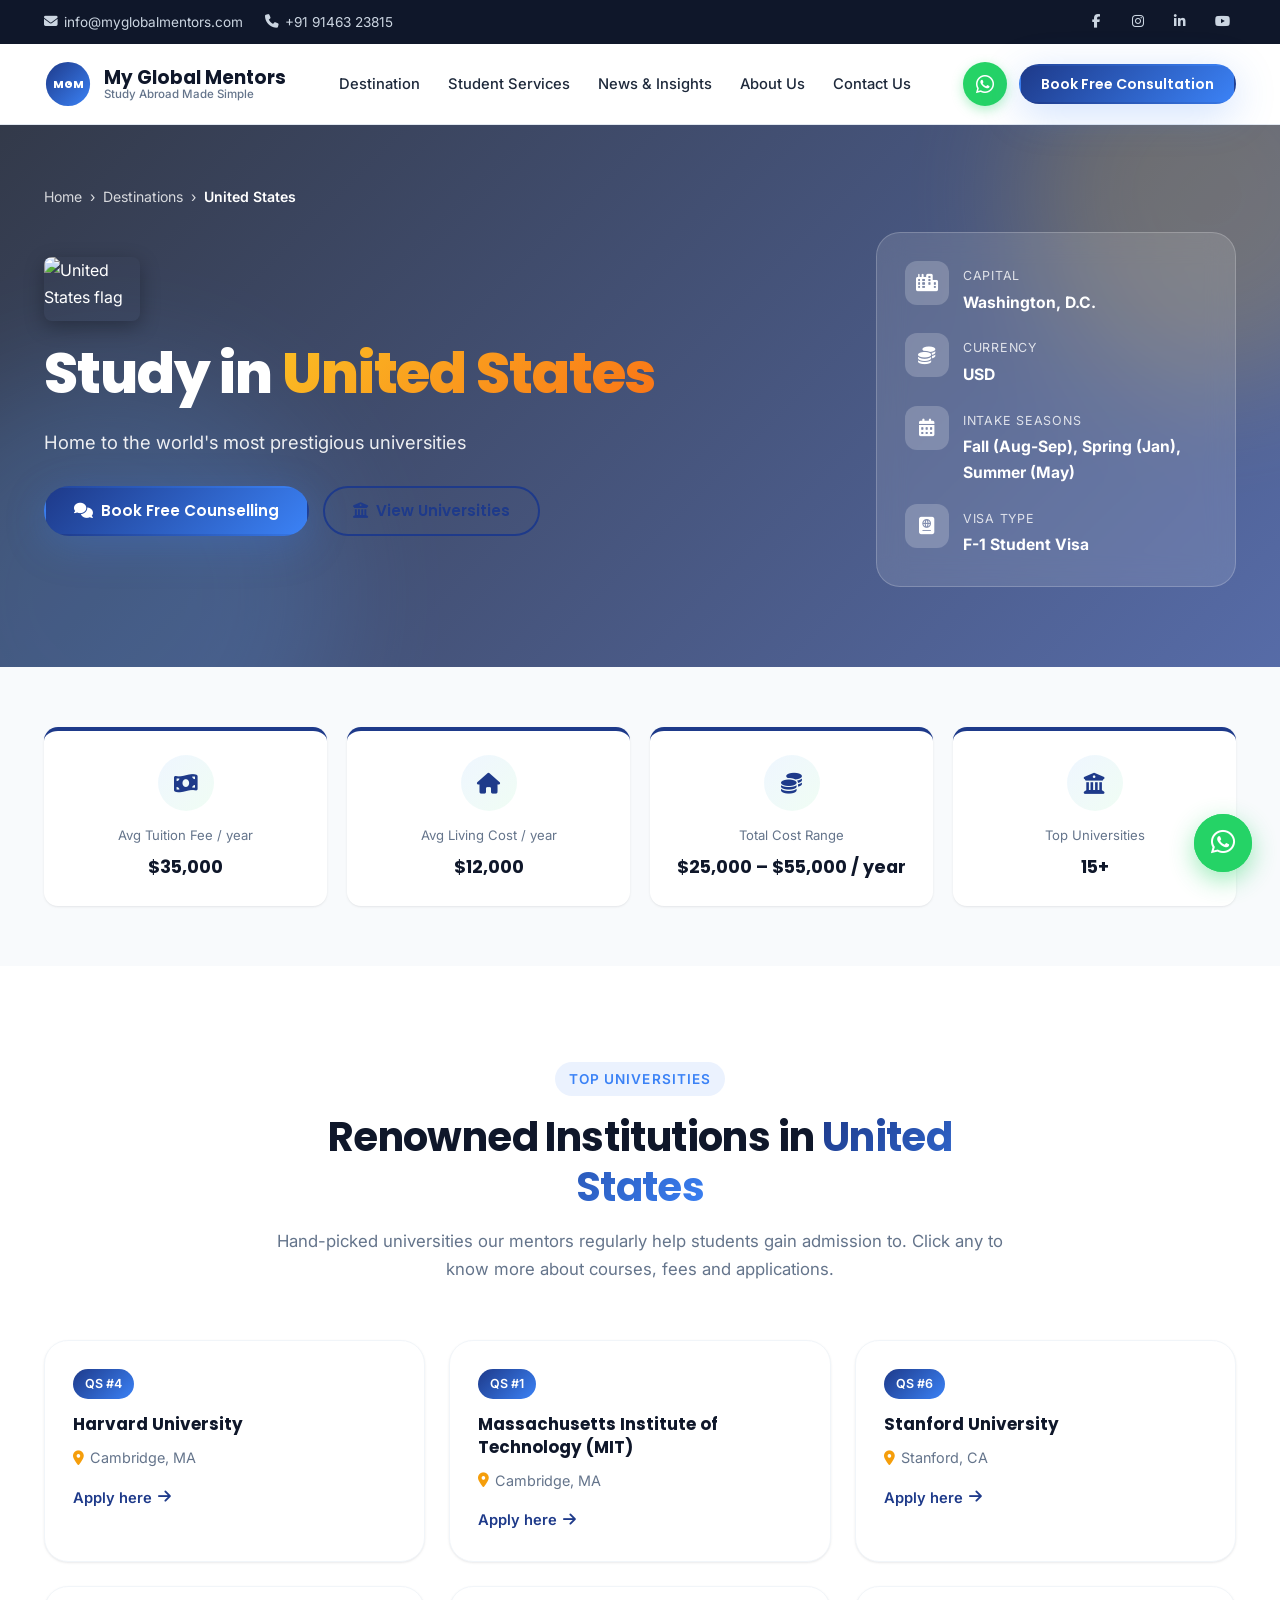
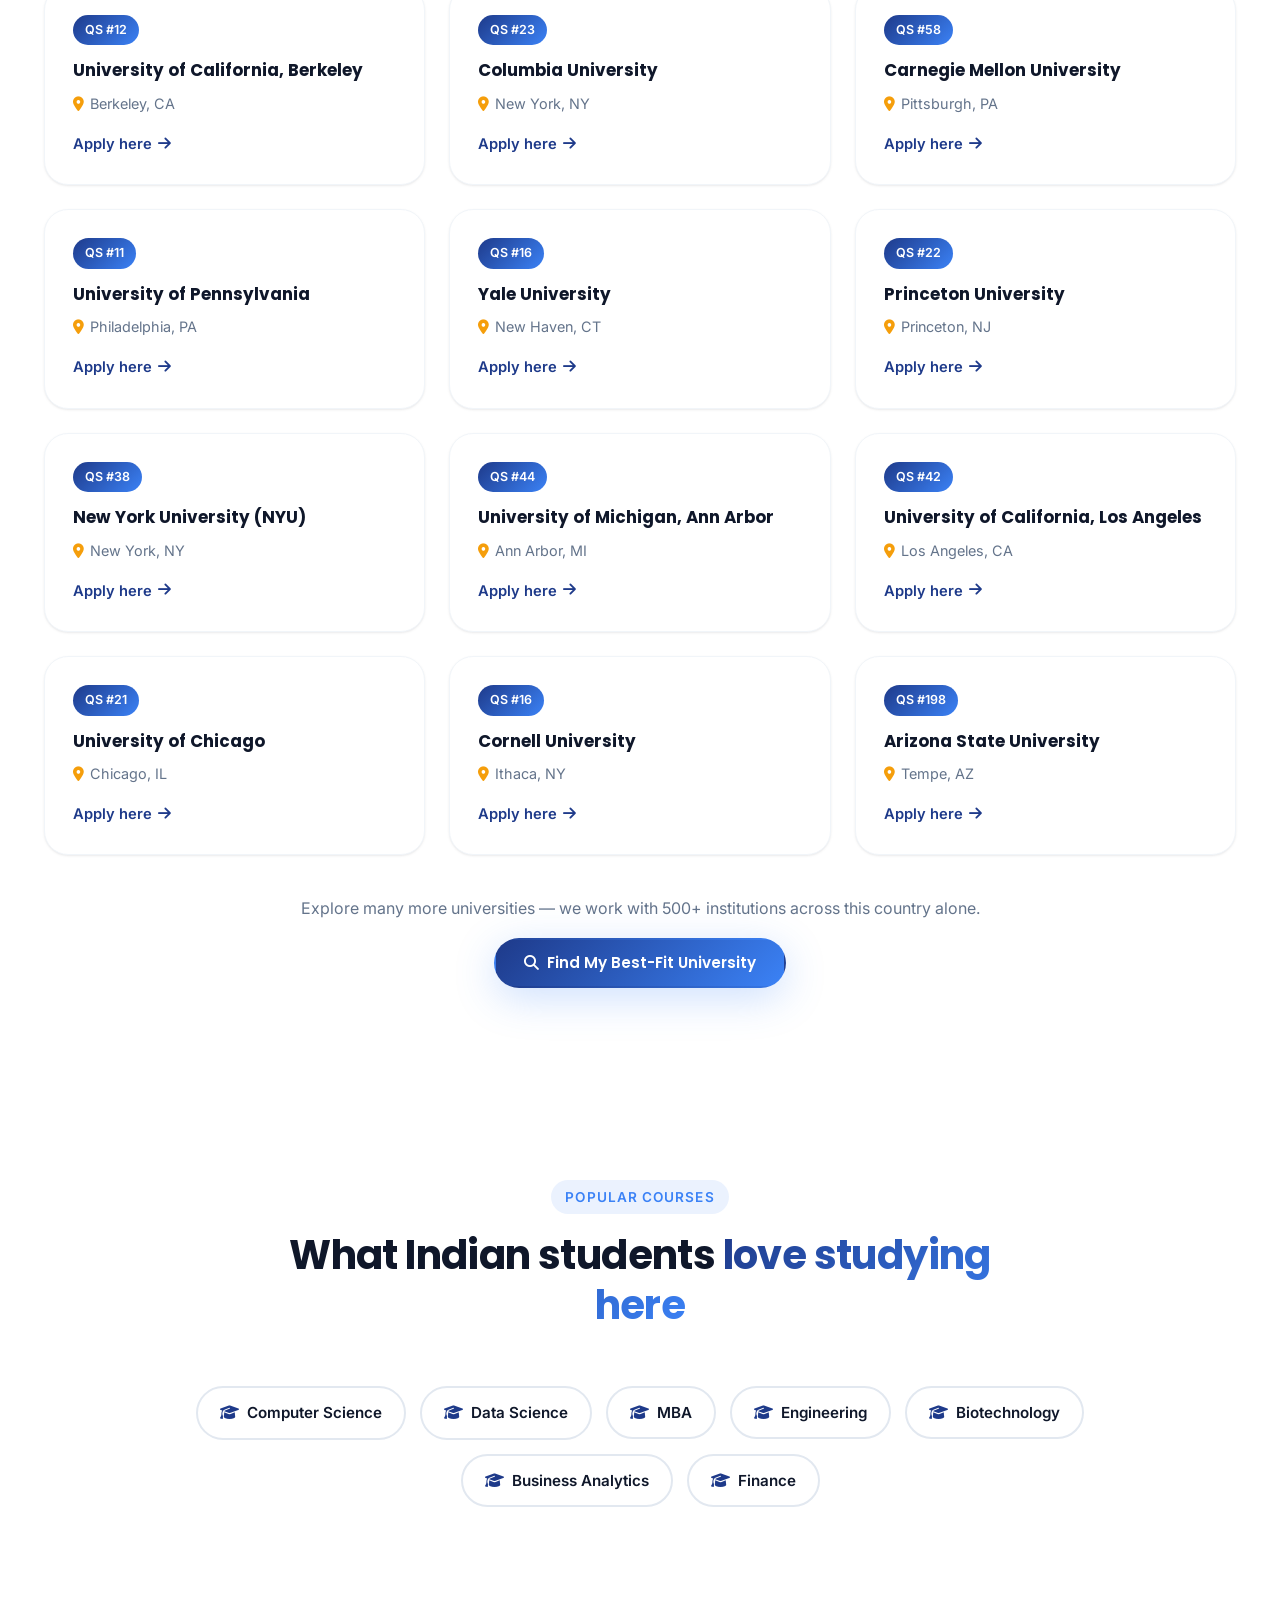
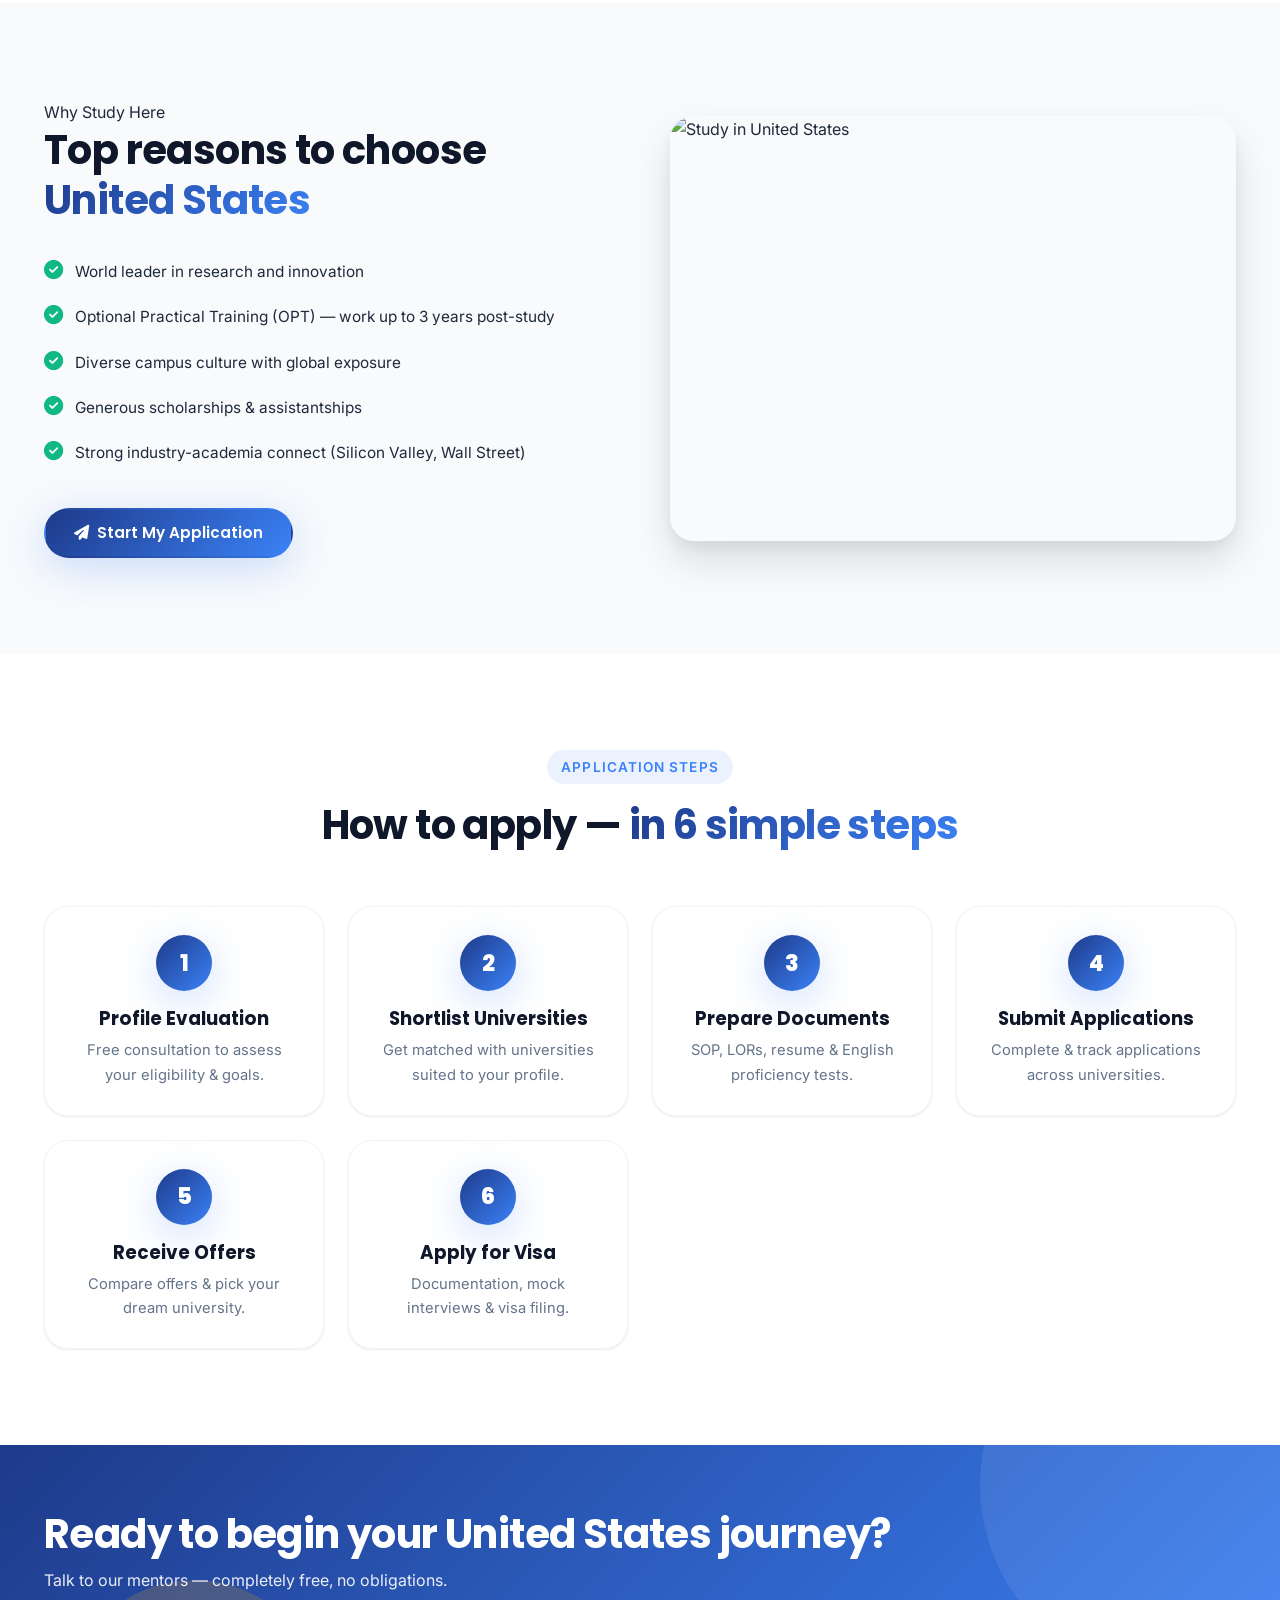
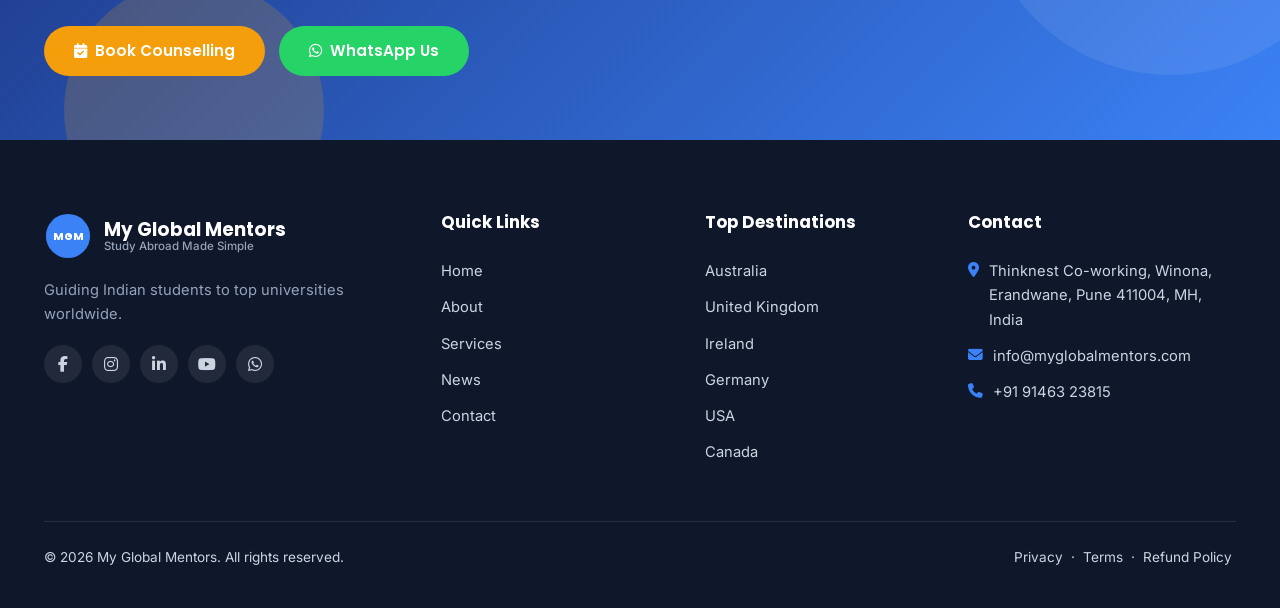
==== countries/country.html @ 0f8ccb0c "Round 2 client review: remove hero popups, single-line nav, reorder destinations - Remove 3 hero flo" ====
﻿<!DOCTYPE html>
<html lang="en">
<head>
  <meta charset="UTF-8" />
  <meta name="viewport" content="width=device-width, initial-scale=1.0" />
  <title id="pageTitle">Study Abroad | My Global Mentors</title>
  <meta name="description" id="pageDesc" content="Explore top universities, courses and visa info for studying abroad." />

  <link rel="preconnect" href="https://fonts.googleapis.com">
  <link rel="preconnect" href="https://fonts.gstatic.com" crossorigin>
  <link href="https://fonts.googleapis.com/css2?family=Poppins:wght@400;500;600;700;800&family=Inter:wght@400;500;600&display=swap" rel="stylesheet">
  <link rel="stylesheet" href="https://cdnjs.cloudflare.com/ajax/libs/font-awesome/6.5.1/css/all.min.css" />
  <link href="https://unpkg.com/aos@2.3.4/dist/aos.css" rel="stylesheet">
  <link rel="stylesheet" href="../css/style.css" />
  <link rel="stylesheet" href="../css/country.css" />
  <link rel="icon" type="image/svg+xml" href="data:image/svg+xml,%3Csvg xmlns='http://www.w3.org/2000/svg' viewBox='0 0 100 100'%3E%3Ccircle cx='50' cy='50' r='45' fill='%231e3a8a'/%3E%3Ctext x='50' y='65' text-anchor='middle' font-size='40' font-weight='bold' fill='white' font-family='Arial'%3EM%3C/text%3E%3C/svg%3E" />
</head>
<body>

  <!-- TOP BAR -->
  <div class="topbar">
    <div class="container topbar-inner">
      <div class="topbar-left">
        <a href="mailto:info@myglobalmentors.com"><i class="fas fa-envelope"></i> info@myglobalmentors.com</a>
        <a href="tel:+919146323815"><i class="fas fa-phone"></i> +91 91463 23815</a>
      </div>
      <div class="topbar-right">
        <a href="#" aria-label="Facebook"><i class="fab fa-facebook-f"></i></a>
        <a href="#" aria-label="Instagram"><i class="fab fa-instagram"></i></a>
        <a href="#" aria-label="LinkedIn"><i class="fab fa-linkedin-in"></i></a>
        <a href="#" aria-label="YouTube"><i class="fab fa-youtube"></i></a>
      </div>
    </div>
  </div>

  <!-- HEADER -->
  <header class="header" id="siteHeader">
    <div class="container header-inner">
      <a href="../index.html" class="brand">
        <span class="brand-mark">
          <svg viewBox="0 0 100 100" xmlns="http://www.w3.org/2000/svg" aria-hidden="true">
            <circle cx="50" cy="50" r="46" fill="url(#grad2)"/>
            <defs><linearGradient id="grad2" x1="0%" y1="0%" x2="100%" y2="100%"><stop offset="0%" stop-color="#1e3a8a"/><stop offset="100%" stop-color="#3b82f6"/></linearGradient></defs>
            <text x="50" y="58" text-anchor="middle" font-family="Poppins, Arial" font-size="22" font-weight="800" fill="#fff">MGM</text>
          </svg>
        </span>
        <span class="brand-text">
          <strong>My Global Mentors</strong>
          <small>Study Abroad Made Simple</small>
        </span>
      </a>

      <nav class="nav" id="mainNav">
        <ul>
          <li><a href="../index.html#destinations">Destination</a></li>
          <li><a href="../pages/services.html">Student Services</a></li>
          <li><a href="../pages/news.html">News &amp; Insights</a></li>
          <li><a href="../pages/about.html">About Us</a></li>
          <li><a href="../pages/contact.html">Contact Us</a></li>
        </ul>
      </nav>

      <div class="header-actions">
        <a href="https://wa.me/919146323815" target="_blank" class="whatsapp-icon" aria-label="WhatsApp"><i class="fab fa-whatsapp"></i></a>
        <a href="../pages/contact.html" class="btn btn-primary btn-sm hide-on-mobile">Book Free Consultation</a>
        <button class="menu-toggle" id="menuToggle" aria-label="Open menu">
          <span></span><span></span><span></span>
        </button>
      </div>
    </div>
  </header>

  <!-- COUNTRY BANNER -->
  <section class="country-hero" id="countryHero">
    <div class="hero-shapes" aria-hidden="true">
      <div class="shape shape-1"></div>
      <div class="shape shape-2"></div>
    </div>
    <div class="container country-hero-inner">
      <nav class="breadcrumb" aria-label="Breadcrumb">
        <a href="../index.html">Home</a>
        <span>›</span>
        <a href="../index.html#destinations">Destinations</a>
        <span>›</span>
        <span id="bcCountry">…</span>
      </nav>
      <div class="country-hero-content">
        <div class="country-hero-text">
          <div class="country-flag-big">
            <img id="bigFlag" src="" alt="" />
          </div>
          <h1>Study in <span id="cName" class="text-gradient">…</span></h1>
          <p class="tagline" id="cTagline">…</p>
          <div class="hero-cta">
            <a href="../pages/contact.html" class="btn btn-primary"><i class="fas fa-comments"></i> Book Free Counselling</a>
            <a href="#universities" class="btn btn-outline"><i class="fas fa-university"></i> View Universities</a>
          </div>
        </div>
        <div class="country-hero-meta">
          <div class="meta-card">
            <div class="meta-row"><i class="fas fa-city"></i><div><small>Capital</small><strong id="cCapital">—</strong></div></div>
            <div class="meta-row"><i class="fas fa-coins"></i><div><small>Currency</small><strong id="cCurrency">—</strong></div></div>
            <div class="meta-row"><i class="fas fa-calendar-alt"></i><div><small>Intake Seasons</small><strong id="cIntake">—</strong></div></div>
            <div class="meta-row"><i class="fas fa-passport"></i><div><small>Visa Type</small><strong id="cVisa">—</strong></div></div>
          </div>
        </div>
      </div>
    </div>
  </section>

  <!-- KEY FACTS / COSTS -->
  <section class="section facts">
    <div class="container">
      <div class="facts-grid">
        <div class="fact-card" data-aos="fade-up">
          <div class="fact-icon"><i class="fas fa-money-bill-wave"></i></div>
          <small>Avg Tuition Fee / year</small>
          <strong id="fFee">—</strong>
        </div>
        <div class="fact-card" data-aos="fade-up" data-aos-delay="80">
          <div class="fact-icon"><i class="fas fa-home"></i></div>
          <small>Avg Living Cost / year</small>
          <strong id="fLiving">—</strong>
        </div>
        <div class="fact-card" data-aos="fade-up" data-aos-delay="160">
          <div class="fact-icon"><i class="fas fa-coins"></i></div>
          <small>Total Cost Range</small>
          <strong id="fCost">—</strong>
        </div>
        <div class="fact-card" data-aos="fade-up" data-aos-delay="240">
          <div class="fact-icon"><i class="fas fa-university"></i></div>
          <small>Top Universities</small>
          <strong id="fUniCount">—</strong>
        </div>
      </div>
    </div>
  </section>

  <!-- UNIVERSITIES -->
  <section class="section universities" id="universities">
    <div class="container">
      <div class="section-head" data-aos="fade-up">
        <span class="eyebrow">Top Universities</span>
        <h2>Renowned Institutions in <span class="text-gradient" id="uniHeadCountry">…</span></h2>
        <p>Hand-picked universities our mentors regularly help students gain admission to. Click any to know more about courses, fees and applications.</p>
      </div>
      <div class="uni-grid" id="uniGrid">
        <!-- Populated by JS -->
      </div>
      <div class="section-foot" data-aos="fade-up">
        <p>Explore many more universities — we work with 500+ institutions across this country alone.</p>
        <a href="../pages/contact.html" class="btn btn-primary"><i class="fas fa-search"></i> Find My Best-Fit University</a>
      </div>
    </div>
  </section>

  <!-- POPULAR COURSES -->
  <section class="section courses">
    <div class="container">
      <div class="section-head" data-aos="fade-up">
        <span class="eyebrow">Popular Courses</span>
        <h2>What Indian students <span class="text-gradient">love studying here</span></h2>
      </div>
      <div class="course-cloud" id="courseCloud"></div>
    </div>
  </section>

  <!-- WHY STUDY -->
  <section class="section why-country">
    <div class="container">
      <div class="why-country-grid">
        <div data-aos="fade-right">
          <span class="eyebrow">Why Study Here</span>
          <h2>Top reasons to choose <span class="text-gradient" id="whyCountry">…</span></h2>
          <ul class="why-list" id="whyList"></ul>
          <a href="../pages/contact.html" class="btn btn-primary"><i class="fas fa-paper-plane"></i> Start My Application</a>
        </div>
        <div class="why-country-image" data-aos="fade-left">
          <img id="whyImg" src="" alt="Study destination" />
        </div>
      </div>
    </div>
  </section>

  <!-- APPLICATION STEPS -->
  <section class="section app-steps">
    <div class="container">
      <div class="section-head" data-aos="fade-up">
        <span class="eyebrow">Application Steps</span>
        <h2>How to apply — <span class="text-gradient">in 6 simple steps</span></h2>
      </div>
      <div class="app-steps-grid">
        <div class="app-step" data-aos="fade-up"><div class="as-num">1</div><h4>Profile Evaluation</h4><p>Free consultation to assess your eligibility &amp; goals.</p></div>
        <div class="app-step" data-aos="fade-up" data-aos-delay="80"><div class="as-num">2</div><h4>Shortlist Universities</h4><p>Get matched with universities suited to your profile.</p></div>
        <div class="app-step" data-aos="fade-up" data-aos-delay="160"><div class="as-num">3</div><h4>Prepare Documents</h4><p>SOP, LORs, resume &amp; English proficiency tests.</p></div>
        <div class="app-step" data-aos="fade-up" data-aos-delay="240"><div class="as-num">4</div><h4>Submit Applications</h4><p>Complete &amp; track applications across universities.</p></div>
        <div class="app-step" data-aos="fade-up" data-aos-delay="320"><div class="as-num">5</div><h4>Receive Offers</h4><p>Compare offers &amp; pick your dream university.</p></div>
        <div class="app-step" data-aos="fade-up" data-aos-delay="400"><div class="as-num">6</div><h4>Apply for Visa</h4><p>Documentation, mock interviews &amp; visa filing.</p></div>
      </div>
    </div>
  </section>

  <!-- CTA -->
  <section class="cta-banner">
    <div class="container cta-inner" data-aos="zoom-in">
      <div>
        <h2 id="ctaTitle">Ready to begin your journey?</h2>
        <p>Talk to our mentors — completely free, no obligations.</p>
      </div>
      <div class="cta-actions">
        <a href="../pages/contact.html" class="btn btn-secondary"><i class="fas fa-calendar-check"></i> Book Counselling</a>
        <a href="https://wa.me/919146323815" target="_blank" class="btn btn-whatsapp"><i class="fab fa-whatsapp"></i> WhatsApp Us</a>
      </div>
    </div>
  </section>

  <!-- FOOTER -->
  <footer class="footer">
    <div class="container">
      <div class="footer-grid">
        <div class="footer-brand">
          <div class="brand">
            <span class="brand-mark"><svg viewBox="0 0 100 100" xmlns="http://www.w3.org/2000/svg"><circle cx="50" cy="50" r="46" fill="#3b82f6"/><text x="50" y="58" text-anchor="middle" font-family="Poppins, Arial" font-size="22" font-weight="800" fill="#fff">MGM</text></svg></span>
            <span class="brand-text"><strong>My Global Mentors</strong><small>Study Abroad Made Simple</small></span>
          </div>
          <p>Guiding Indian students to top universities worldwide.</p>
          <div class="footer-social">
            <a href="#"><i class="fab fa-facebook-f"></i></a>
            <a href="#"><i class="fab fa-instagram"></i></a>
            <a href="#"><i class="fab fa-linkedin-in"></i></a>
            <a href="#"><i class="fab fa-youtube"></i></a>
            <a href="https://wa.me/919146323815"><i class="fab fa-whatsapp"></i></a>
          </div>
        </div>
        <div>
          <h5>Quick Links</h5>
          <ul class="footer-links">
            <li><a href="../index.html">Home</a></li>
            <li><a href="../pages/about.html">About</a></li>
            <li><a href="../pages/services.html">Services</a></li>
            <li><a href="../pages/news.html">News</a></li>
            <li><a href="../pages/contact.html">Contact</a></li>
          </ul>
        </div>
        <div>
          <h5>Top Destinations</h5>
          <ul class="footer-links">
            <li><a href="country.html?id=au">Australia</a></li>
            <li><a href="country.html?id=gb">United Kingdom</a></li>
            <li><a href="country.html?id=ie">Ireland</a></li>
            <li><a href="country.html?id=de">Germany</a></li>
            <li><a href="country.html?id=us">USA</a></li>
            <li><a href="country.html?id=ca">Canada</a></li>
          </ul>
        </div>
        <div>
          <h5>Contact</h5>
          <ul class="footer-contact">
            <li><i class="fas fa-map-marker-alt"></i> Thinknest Co-working, Winona, Erandwane, Pune 411004, MH, India</li>
            <li><i class="fas fa-envelope"></i> info@myglobalmentors.com</li>
            <li><i class="fas fa-phone"></i> +91 91463 23815</li>
          </ul>
        </div>
      </div>
      <div class="footer-bottom">
        <p>© <span id="year"></span> My Global Mentors. All rights reserved.</p>
        <p><a href="#">Privacy</a> · <a href="#">Terms</a> · <a href="#">Refund Policy</a></p>
      </div>
    </div>
  </footer>

  <a href="https://wa.me/919146323815" target="_blank" class="float-whatsapp" aria-label="WhatsApp"><i class="fab fa-whatsapp"></i><span class="fw-pulse"></span></a>
  <button class="back-to-top" id="backToTop"><i class="fas fa-arrow-up"></i></button>

  <script src="https://unpkg.com/aos@2.3.4/dist/aos.js"></script>
  <script src="../js/countries-data.js"></script>
  <script src="../js/script.js"></script>
  <script>
    (function () {
      const params = new URLSearchParams(window.location.search);
      let id = params.get('id') || 'us';
      let country = COUNTRIES.find(c => c.id === id);
      if (!country) country = COUNTRIES[0];

      const flagHi = `https://flagcdn.com/w640/${country.code}.png`;
      const flagThumb = `https://flagcdn.com/w320/${country.code}.png`;

      document.getElementById('pageTitle').textContent = `Study in ${country.name} | My Global Mentors`;
      document.getElementById('pageDesc').setAttribute('content', `Study in ${country.name} — top universities, courses, fees, visa info and step-by-step guidance for Indian students.`);
      document.getElementById('bcCountry').textContent = country.name;
      document.getElementById('cName').textContent = country.name;
      document.getElementById('cTagline').textContent = country.tagline || '';
      document.getElementById('cCapital').textContent = country.capital || '—';
      document.getElementById('cCurrency').textContent = country.currency || '—';
      document.getElementById('cIntake').textContent = country.intake || '—';
      document.getElementById('cVisa').textContent = country.visaType || '—';
      document.getElementById('fFee').textContent = country.avgFee || '—';
      document.getElementById('fLiving').textContent = country.avgLiving || '—';
      document.getElementById('fCost').textContent = country.cost || '—';
      document.getElementById('fUniCount').textContent = (country.universities ? country.universities.length : 0) + '+';
      document.getElementById('uniHeadCountry').textContent = country.name;
      document.getElementById('whyCountry').textContent = country.name;
      document.getElementById('ctaTitle').textContent = `Ready to begin your ${country.name} journey?`;
      document.getElementById('bigFlag').src = flagThumb;
      document.getElementById('bigFlag').alt = country.name + ' flag';

      // Hero background image per country (Unsplash placeholder by country name search)
      const heroBgMap = {
        us: 'https://images.unsplash.com/photo-1485738422979-f5c462d49f74?auto=format&fit=crop&w=1600&q=70',
        ca: 'https://images.unsplash.com/photo-1503614472-8c93d56e92ce?auto=format&fit=crop&w=1600&q=70',
        gb: 'https://images.unsplash.com/photo-1513635269975-59663e0ac1ad?auto=format&fit=crop&w=1600&q=70',
        au: 'https://images.unsplash.com/photo-1506973035872-a4ec16b8e8d9?auto=format&fit=crop&w=1600&q=70',
        de: 'https://images.unsplash.com/photo-1467269204594-9661b134dd2b?auto=format&fit=crop&w=1600&q=70',
        nz: 'https://images.unsplash.com/photo-1469521669194-babb45599def?auto=format&fit=crop&w=1600&q=70',
        ie: 'https://images.unsplash.com/photo-1590089415225-401ed6f9db8e?auto=format&fit=crop&w=1600&q=70',
        fr: 'https://images.unsplash.com/photo-1502602898657-3e91760cbb34?auto=format&fit=crop&w=1600&q=70',
        nl: 'https://images.unsplash.com/photo-1534351590666-13e3e96c5017?auto=format&fit=crop&w=1600&q=70',
        sg: 'https://images.unsplash.com/photo-1565967511849-76a60a516170?auto=format&fit=crop&w=1600&q=70',
        ae: 'https://images.unsplash.com/photo-1512453979798-5ea266f8880c?auto=format&fit=crop&w=1600&q=70',
        'ae-dubai': 'https://images.unsplash.com/photo-1512453979798-5ea266f8880c?auto=format&fit=crop&w=1600&q=70',
        se: 'https://images.unsplash.com/photo-1509356843151-3e7d96241e11?auto=format&fit=crop&w=1600&q=70',
        ch: 'https://images.unsplash.com/photo-1530122037265-a5f1f91d3b99?auto=format&fit=crop&w=1600&q=70',
        it: 'https://images.unsplash.com/photo-1525874684015-58379d421a52?auto=format&fit=crop&w=1600&q=70',
        es: 'https://images.unsplash.com/photo-1543783207-ec64e4d95325?auto=format&fit=crop&w=1600&q=70',
        pl: 'https://images.unsplash.com/photo-1519197924294-4ba991a11128?auto=format&fit=crop&w=1600&q=70',
        mt: 'https://images.unsplash.com/photo-1602941795178-69d8c4cf6f9d?auto=format&fit=crop&w=1600&q=70',
        cy: 'https://images.unsplash.com/photo-1589476993333-f55b84301219?auto=format&fit=crop&w=1600&q=70',
        lt: 'https://images.unsplash.com/photo-1567604130959-7ea7ab2a7e22?auto=format&fit=crop&w=1600&q=70',
        lv: 'https://images.unsplash.com/photo-1567604130959-7ea7ab2a7e22?auto=format&fit=crop&w=1600&q=70',
        fi: 'https://images.unsplash.com/photo-1502228213426-9d09dbb29eb3?auto=format&fit=crop&w=1600&q=70',
        dk: 'https://images.unsplash.com/photo-1513622470522-26c3c8a854bc?auto=format&fit=crop&w=1600&q=70',
        no: 'https://images.unsplash.com/photo-1513519245088-0e12902e5a38?auto=format&fit=crop&w=1600&q=70',
        at: 'https://images.unsplash.com/photo-1516550893923-42d28e5677af?auto=format&fit=crop&w=1600&q=70',
        hu: 'https://images.unsplash.com/photo-1541880467-fefa30b6b0bf?auto=format&fit=crop&w=1600&q=70',
        cz: 'https://images.unsplash.com/photo-1519677100203-a0e668c92439?auto=format&fit=crop&w=1600&q=70',
        ru: 'https://images.unsplash.com/photo-1547448415-e9f5b28e570d?auto=format&fit=crop&w=1600&q=70',
        cn: 'https://images.unsplash.com/photo-1508804185872-d7badad00f7d?auto=format&fit=crop&w=1600&q=70',
        jp: 'https://images.unsplash.com/photo-1545569341-9eb8b30979d9?auto=format&fit=crop&w=1600&q=70',
        kr: 'https://images.unsplash.com/photo-1538485399081-7c8978aa1c98?auto=format&fit=crop&w=1600&q=70'
      };
      const heroBg = heroBgMap[country.id] || heroBgMap.us;
      document.getElementById('countryHero').style.setProperty('--countryBg', `url('${heroBg}')`);
      document.getElementById('whyImg').src = heroBg;
      document.getElementById('whyImg').alt = `Study in ${country.name}`;

      // Universities
      const uniGrid = document.getElementById('uniGrid');
      if (country.universities && country.universities.length) {
        uniGrid.innerHTML = country.universities.map((u, i) => `
          <div class="uni-card" data-aos="fade-up" data-aos-delay="${(i % 4) * 80}">
            <div class="uni-rank">${u.rank || '—'}</div>
            <h4>${u.name}</h4>
            <p><i class="fas fa-map-marker-alt"></i> ${u.city}</p>
            <a href="../pages/contact.html" class="link-arrow">Apply here <i class="fas fa-arrow-right"></i></a>
          </div>
        `).join('');
      }

      // Courses
      const courseCloud = document.getElementById('courseCloud');
      if (country.courses && country.courses.length) {
        courseCloud.innerHTML = country.courses.map((c, i) => `
          <span class="course-pill" style="animation-delay:${i * 60}ms">
            <i class="fas fa-graduation-cap"></i> ${c}
          </span>
        `).join('');
      }

      // Why list
      const whyList = document.getElementById('whyList');
      if (country.why && country.why.length) {
        whyList.innerHTML = country.why.map(r => `
          <li><i class="fas fa-check-circle"></i> ${r}</li>
        `).join('');
      }
    })();
  </script>
</body>
</html>
---- css/style.css ----
/* =====================================================
   MY GLOBAL MENTORS — Stylesheet
   Modern, fully responsive design for study-abroad site
   ===================================================== */

/* ---------- CSS Variables ---------- */
:root {
  --primary: #1e3a8a;
  --primary-light: #3b82f6;
  --primary-dark: #0f172a;
  --secondary: #f59e0b;
  --secondary-dark: #d97706;
  --accent: #10b981;
  --danger: #ef4444;
  --whatsapp: #25d366;

  --text: #1e293b;
  --text-muted: #64748b;
  --text-light: #94a3b8;

  --bg: #ffffff;
  --bg-soft: #f8fafc;
  --bg-card: #ffffff;
  --border: #e2e8f0;
  --border-light: #f1f5f9;

  --radius-sm: 8px;
  --radius: 14px;
  --radius-lg: 24px;
  --radius-full: 999px;

  --shadow-sm: 0 1px 3px rgba(15, 23, 42, .06), 0 1px 2px rgba(15, 23, 42, .04);
  --shadow: 0 4px 16px rgba(15, 23, 42, .07), 0 2px 6px rgba(15, 23, 42, .04);
  --shadow-lg: 0 20px 40px rgba(15, 23, 42, .12), 0 8px 16px rgba(15, 23, 42, .06);
  --shadow-glow: 0 10px 40px rgba(59, 130, 246, .25);

  --font-head: 'Poppins', 'Segoe UI', Roboto, system-ui, sans-serif;
  --font-body: 'Inter', 'Segoe UI', Roboto, system-ui, sans-serif;

  --container: 1240px;
  --header-h: 80px;

  --grad-primary: linear-gradient(135deg, #1e3a8a 0%, #3b82f6 100%);
  --grad-secondary: linear-gradient(135deg, #f59e0b 0%, #ef4444 100%);
  --grad-soft: linear-gradient(135deg, #eff6ff 0%, #f0fdf4 100%);
}

/* ---------- Reset & Base ---------- */
*, *::before, *::after { box-sizing: border-box; }
html { scroll-behavior: smooth; -webkit-text-size-adjust: 100%; }
body {
  margin: 0;
  font-family: var(--font-body);
  font-size: 16px;
  line-height: 1.65;
  color: var(--text);
  background: var(--bg);
  -webkit-font-smoothing: antialiased;
  -moz-osx-font-smoothing: grayscale;
  overflow-x: hidden;
}
img { max-width: 100%; display: block; }
a { color: var(--primary); text-decoration: none; transition: color .2s ease; }
a:hover { color: var(--primary-light); }
button { font-family: inherit; cursor: pointer; }
ul { list-style: none; padding: 0; margin: 0; }

h1, h2, h3, h4, h5, h6 {
  font-family: var(--font-head);
  font-weight: 700;
  line-height: 1.25;
  color: var(--primary-dark);
  margin: 0 0 .6em;
}
h1 { font-size: clamp(2rem, 4.5vw, 3.5rem); font-weight: 800; letter-spacing: -.02em; }
h2 { font-size: clamp(1.75rem, 3.5vw, 2.5rem); letter-spacing: -.015em; }
h3 { font-size: clamp(1.35rem, 2.5vw, 1.75rem); }
h4 { font-size: 1.15rem; }
h5 { font-size: 1rem; }
p  { margin: 0 0 1rem; }

.text-gradient {
  background: var(--grad-primary);
  -webkit-background-clip: text;
  background-clip: text;
  -webkit-text-fill-color: transparent;
  color: transparent;
}

/* ---------- Layout ---------- */
.container {
  width: 100%;
  max-width: var(--container);
  margin: 0 auto;
  padding: 0 24px;
}
.section { padding: 96px 0; position: relative; }
.section-head {
  text-align: center;
  max-width: 760px;
  margin: 0 auto 56px;
}
.section-head .eyebrow {
  display: inline-block;
  padding: 6px 14px;
  background: rgba(59, 130, 246, .1);
  color: var(--primary-light);
  font-size: .85rem;
  font-weight: 600;
  text-transform: uppercase;
  letter-spacing: .08em;
  border-radius: var(--radius-full);
  margin-bottom: 16px;
}
.section-head h2 { margin-bottom: 16px; }
.section-head p { color: var(--text-muted); font-size: 1.05rem; }
.section-foot { text-align: center; margin-top: 40px; }
.section-foot p { color: var(--text-muted); margin-bottom: 16px; }

/* ---------- Buttons ---------- */
.btn {
  display: inline-flex;
  align-items: center;
  gap: 8px;
  padding: 14px 28px;
  font-family: var(--font-head);
  font-weight: 600;
  font-size: .95rem;
  border-radius: var(--radius-full);
  border: 2px solid transparent;
  transition: all .25s ease;
  cursor: pointer;
  white-space: nowrap;
  line-height: 1.2;
}
.btn-sm { padding: 10px 20px; font-size: .88rem; }
.btn-primary {
  background: var(--grad-primary);
  color: #fff;
  box-shadow: var(--shadow-glow);
}
.btn-primary:hover {
  color: #fff;
  transform: translateY(-2px);
  box-shadow: 0 16px 50px rgba(59, 130, 246, .35);
}
.btn-secondary {
  background: var(--secondary);
  color: #fff;
}
.btn-secondary:hover {
  background: var(--secondary-dark);
  color: #fff;
  transform: translateY(-2px);
}
.btn-outline {
  background: transparent;
  color: var(--primary);
  border-color: var(--primary);
}
.btn-outline:hover {
  background: var(--primary);
  color: #fff;
  transform: translateY(-2px);
}
.btn-whatsapp {
  background: var(--whatsapp);
  color: #fff;
}
.btn-whatsapp:hover {
  background: #1ebe57;
  color: #fff;
  transform: translateY(-2px);
}

/* ---------- Top Bar ---------- */
.topbar {
  background: var(--primary-dark);
  color: #cbd5e1;
  font-size: .85rem;
  padding: 8px 0;
}
.topbar-inner {
  display: flex;
  justify-content: space-between;
  align-items: center;
  gap: 16px;
  flex-wrap: wrap;
}
.topbar-left { display: flex; gap: 22px; flex-wrap: wrap; }
.topbar-left a { color: #cbd5e1; display: inline-flex; align-items: center; gap: 6px; }
.topbar-left a:hover { color: #fff; }
.topbar-right { display: flex; gap: 14px; }
.topbar-right a {
  width: 28px; height: 28px;
  display: inline-flex; align-items: center; justify-content: center;
  color: #cbd5e1;
  border-radius: 50%;
  transition: all .25s ease;
}
.topbar-right a:hover { background: var(--primary-light); color: #fff; }

/* ---------- Header / Nav ---------- */
.header {
  position: sticky;
  top: 0;
  z-index: 100;
  background: rgba(255, 255, 255, .92);
  backdrop-filter: blur(12px);
  -webkit-backdrop-filter: blur(12px);
  border-bottom: 1px solid var(--border);
  transition: box-shadow .3s ease;
}
.header.scrolled { box-shadow: var(--shadow); }
.header-inner {
  display: flex;
  align-items: center;
  justify-content: space-between;
  height: var(--header-h);
  gap: 24px;
}

/* Brand */
.brand {
  display: flex;
  align-items: center;
  gap: 12px;
  color: var(--primary-dark);
  flex-shrink: 0;
}
.brand:hover { color: var(--primary); }
.brand-mark {
  width: 48px; height: 48px;
  display: inline-flex;
}
.brand-mark svg { width: 100%; height: 100%; }
.brand-text { display: flex; flex-direction: column; line-height: 1.1; }
.brand-text strong {
  font-family: var(--font-head);
  font-weight: 700;
  font-size: 1.15rem;
  color: var(--primary-dark);
}
.brand-text small {
  font-size: .72rem;
  color: var(--text-muted);
  font-weight: 500;
}

/* Nav */
.nav { flex: 1; display: flex; justify-content: center; }
.nav > ul {
  display: flex;
  align-items: center;
  gap: 4px;
}
.nav > ul > li > a {
  display: inline-flex;
  align-items: center;
  gap: 6px;
  padding: 10px 12px;
  color: var(--text);
  font-weight: 500;
  font-size: .92rem;
  border-radius: var(--radius-sm);
  transition: all .2s ease;
  white-space: nowrap;
}
.nav > ul > li > a:hover { color: var(--primary); background: var(--bg-soft); }
.nav > ul > li > a i { font-size: .7rem; transition: transform .2s ease; }
.nav > ul > li:hover > a i { transform: rotate(180deg); }

/* Mega menu */
.has-dropdown { position: relative; }
.mega-menu {
  position: absolute;
  top: 100%;
  left: 50%;
  transform: translateX(-50%) translateY(10px);
  background: #fff;
  border-radius: var(--radius);
  box-shadow: var(--shadow-lg);
  padding: 24px;
  display: grid;
  grid-template-columns: repeat(4, 1fr);
  gap: 20px;
  min-width: 720px;
  opacity: 0;
  visibility: hidden;
  transition: all .25s ease;
  border-top: 3px solid var(--primary);
}
.has-dropdown:hover .mega-menu {
  opacity: 1;
  visibility: visible;
  transform: translateX(-50%) translateY(0);
}
.mega-col h5 {
  font-size: .82rem;
  text-transform: uppercase;
  color: var(--primary-dark);
  font-weight: 800;
  letter-spacing: .08em;
  margin-bottom: 12px;
  padding-bottom: 8px;
  border-bottom: 2px solid var(--primary-light);
}
.mega-col a {
  display: flex;
  align-items: center;
  gap: 10px;
  padding: 7px 0;
  color: var(--text);
  font-size: .9rem;
  font-weight: 500;
}
.mega-col a:hover { color: var(--primary); transform: translateX(4px); }
.mega-col a img {
  width: 24px;
  height: 16px;
  object-fit: cover;
  border-radius: 2px;
  box-shadow: 0 1px 2px rgba(0,0,0,.15);
}
.mega-cta {
  background: var(--grad-soft);
  padding: 16px;
  border-radius: var(--radius);
  text-align: center;
}
.mega-cta p { font-size: .85rem; color: var(--text-muted); margin-bottom: 10px; }

/* Header actions */
.header-actions { display: flex; align-items: center; gap: 12px; }
.whatsapp-icon {
  width: 44px; height: 44px;
  background: var(--whatsapp);
  color: #fff;
  border-radius: 50%;
  display: inline-flex;
  align-items: center;
  justify-content: center;
  font-size: 1.3rem;
  transition: all .25s ease;
  box-shadow: 0 4px 12px rgba(37, 211, 102, .35);
}
.whatsapp-icon:hover { color: #fff; transform: scale(1.08); }

/* Mobile menu toggle */
.menu-toggle {
  display: none;
  width: 42px; height: 42px;
  background: transparent;
  border: none;
  border-radius: var(--radius-sm);
  padding: 0;
  position: relative;
}
.menu-toggle:focus-visible { outline: 2px solid var(--primary-light); outline-offset: 2px; }
.menu-toggle span {
  display: block;
  position: absolute;
  left: 11px;
  width: 20px;
  height: 2px;
  background: var(--primary-dark);
  border-radius: 2px;
  transition: all .3s ease;
}
.menu-toggle span:nth-child(1) { top: 13px; }
.menu-toggle span:nth-child(2) { top: 20px; }
.menu-toggle span:nth-child(3) { top: 27px; }
.menu-toggle.open span:nth-child(1) { top: 20px; transform: rotate(45deg); }
.menu-toggle.open span:nth-child(2) { opacity: 0; }
.menu-toggle.open span:nth-child(3) { top: 20px; transform: rotate(-45deg); }

/* ---------- Hero ---------- */
.hero {
  position: relative;
  padding: 48px 0 56px;
  background: linear-gradient(180deg, #f8fafc 0%, #ffffff 100%);
  overflow: hidden;
}
.hero-shapes { position: absolute; inset: 0; pointer-events: none; }
.shape {
  position: absolute;
  border-radius: 50%;
  filter: blur(60px);
  opacity: .35;
}
.shape-1 { width: 380px; height: 380px; top: -120px; left: -120px; background: #60a5fa; }
.shape-2 { width: 460px; height: 460px; bottom: -180px; right: -160px; background: #fbbf24; opacity: .25; }
.shape-3 { width: 280px; height: 280px; top: 30%; right: 30%; background: #34d399; opacity: .15; }

.hero-inner {
  display: grid;
  grid-template-columns: 1.05fr 1fr;
  gap: 60px;
  align-items: stretch;
  position: relative;
  z-index: 2;
}
.hero-badge {
  display: inline-flex;
  align-items: center;
  gap: 8px;
  padding: 8px 16px;
  background: rgba(245, 158, 11, .12);
  color: var(--secondary-dark);
  border-radius: var(--radius-full);
  font-size: .85rem;
  font-weight: 600;
  margin-bottom: 20px;
}
.hero-badge i { color: var(--secondary); }
.hero-content h1 {
  font-size: clamp(1.75rem, 3.2vw, 2.6rem);
  line-height: 1.15;
  margin-bottom: 16px;
}
.hero-content > p {
  font-size: 1rem;
  color: var(--text-muted);
  margin-bottom: 22px;
  max-width: 580px;
}
.hero-cta { display: flex; gap: 14px; flex-wrap: wrap; margin-bottom: 26px; }
.hero-trust {
  display: grid;
  grid-template-columns: repeat(3, 1fr);
  gap: 20px;
  padding-top: 20px;
  border-top: 1px solid var(--border);
}
.trust-item strong {
  display: block;
  font-family: var(--font-head);
  font-size: 1.8rem;
  font-weight: 800;
  color: var(--primary);
  line-height: 1;
}
.trust-item span {
  display: block;
  font-size: .85rem;
  color: var(--text-muted);
  margin-top: 4px;
}

/* Hero image */
.hero-image { position: relative; display: flex; }
.hero-image-wrap {
  position: relative;
  border-radius: var(--radius-lg);
  overflow: visible;
  width: 100%;
  min-height: 380px;
  height: 100%;
  background: linear-gradient(135deg, #eff6ff 0%, #dbeafe 100%);
}
.hero-image-wrap > img {
  position: absolute;
  inset: 0;
  width: 100%;
  height: 100%;
  object-fit: cover;
  border-radius: var(--radius-lg);
  box-shadow: var(--shadow-lg);
}

/* ---------- Logo strip ---------- */
.logo-strip {
  background: var(--bg-soft);
  padding: 40px 0;
  overflow: hidden;
  border-block: 1px solid var(--border);
}
.logo-strip-title {
  text-align: center;
  color: var(--text-muted);
  font-size: .9rem;
  margin-bottom: 20px;
  font-weight: 500;
}
.logo-marquee { overflow: hidden; mask-image: linear-gradient(90deg, transparent, #000 10%, #000 90%, transparent); }
.logo-track {
  display: inline-flex;
  align-items: center;
  gap: 28px;
  white-space: nowrap;
  animation: scrollLeft 30s linear infinite;
  font-family: var(--font-head);
  font-weight: 600;
  color: var(--text-muted);
  font-size: 1.15rem;
}
.logo-track span:not(:nth-child(even)) {
  color: var(--primary);
  font-weight: 700;
  font-size: 1.25rem;
}
@keyframes scrollLeft {
  0% { transform: translateX(0); }
  100% { transform: translateX(-50%); }
}

/* ---------- Destinations ---------- */
.destinations { background: var(--bg-soft); }
.destinations-grid {
  display: grid;
  grid-template-columns: repeat(auto-fit, minmax(180px, 1fr));
  gap: 18px;
}

/* ---------- Destinations Slider ---------- */
.dest-slider {
  position: relative;
  padding: 0 50px;
}
.dest-viewport {
  overflow: hidden;
  border-radius: var(--radius);
}
.dest-track {
  display: flex;
  transition: transform .55s cubic-bezier(.4,.2,.2,1);
  will-change: transform;
}
.dest-slide {
  flex: 0 0 100%;
  display: grid;
  grid-template-columns: repeat(4, 1fr);
  grid-template-rows: repeat(2, 1fr);
  gap: 18px;
  padding: 6px;
}
.dest-nav {
  position: absolute;
  top: 50%;
  transform: translateY(-50%);
  width: 44px;
  height: 44px;
  border-radius: 50%;
  background: #fff;
  border: 1px solid var(--border);
  color: var(--primary);
  cursor: pointer;
  box-shadow: var(--shadow);
  display: inline-flex;
  align-items: center;
  justify-content: center;
  transition: background .2s, color .2s, transform .2s;
  z-index: 2;
}
.dest-nav:hover {
  background: var(--primary);
  color: #fff;
  transform: translateY(-50%) scale(1.06);
}
.dest-prev { left: 0; }
.dest-next { right: 0; }
.dest-dots {
  display: flex;
  justify-content: center;
  gap: 8px;
  margin-top: 22px;
}
.dest-dot {
  width: 10px; height: 10px;
  border-radius: 50%;
  border: none;
  background: var(--border);
  cursor: pointer;
  padding: 0;
  transition: background .2s, transform .2s;
}
.dest-dot:hover { background: var(--text-light); }
.dest-dot.active {
  background: var(--primary);
  transform: scale(1.25);
}
@media (max-width: 1024px) {
  .dest-slide { grid-template-columns: repeat(4, 1fr); }
  .dest-slider { padding: 0 40px; }
}
@media (max-width: 768px) {
  .dest-slider { padding: 0 36px; }
  .dest-slide { grid-template-columns: repeat(2, 1fr); grid-template-rows: repeat(4, auto); gap: 12px; }
  .dest-nav { width: 36px; height: 36px; }
}
@media (max-width: 480px) {
  .dest-slider { padding: 0 30px; }
  .dest-slide { grid-template-columns: repeat(2, 1fr); gap: 10px; }
}
.dest-card {
  background: #fff;
  border-radius: var(--radius);
  padding: 18px 18px 16px;
  text-align: center;
  border: 2px solid transparent;
  transition: all .3s ease;
  text-decoration: none;
  color: var(--text);
  position: relative;
  overflow: hidden;
  box-shadow: var(--shadow-sm);
  display: flex;
  flex-direction: column;
  align-items: center;
  gap: 10px;
}
.dest-card::before {
  content: '';
  position: absolute;
  inset: 0;
  background: var(--grad-primary);
  opacity: 0;
  transition: opacity .3s ease;
  z-index: 0;
}
.dest-card:hover {
  transform: translateY(-6px);
  box-shadow: var(--shadow-lg);
  border-color: var(--primary-light);
}
.dest-card > * { position: relative; z-index: 1; }
.dest-flag {
  width: 72px;
  height: 50px;
  border-radius: 6px;
  overflow: hidden;
  box-shadow: 0 2px 8px rgba(0,0,0,.12);
  transition: transform .3s ease;
}
.dest-card:hover .dest-flag { transform: scale(1.08); }
.dest-flag img { width: 100%; height: 100%; object-fit: cover; }
.dest-name {
  font-family: var(--font-head);
  font-weight: 600;
  font-size: .95rem;
  color: var(--primary-dark);
  margin: 0;
  line-height: 1.3;
}
.dest-info {
  font-size: .78rem;
  color: var(--text-muted);
}
.dest-card .arrow-pill {
  margin-top: 6px;
  width: 30px; height: 30px;
  border-radius: 50%;
  background: var(--bg-soft);
  display: inline-flex;
  align-items: center;
  justify-content: center;
  color: var(--primary);
  font-size: .8rem;
  transition: all .3s ease;
}
.dest-card:hover .arrow-pill {
  background: var(--primary);
  color: #fff;
  transform: rotate(-45deg);
}

/* ---------- Study Journey (Timeline) ---------- */
.journey { background: linear-gradient(180deg, #ffffff 0%, #f0f9ff 100%); }
.phase-nav {
  display: flex;
  flex-wrap: wrap;
  justify-content: center;
  gap: 10px;
  margin-bottom: 60px;
}
.phase-chip {
  background: #fff;
  border: 2px solid var(--border);
  color: var(--text);
  padding: 10px 20px;
  border-radius: var(--radius-full);
  font-weight: 600;
  font-size: .9rem;
  transition: all .25s ease;
}
.phase-chip:hover { border-color: var(--primary); color: var(--primary); transform: translateY(-2px); }
.phase-chip.active {
  background: var(--grad-primary);
  border-color: transparent;
  color: #fff;
  box-shadow: var(--shadow-glow);
}

/* ===== TIMELINE (Desktop / Tablet > 1024px: alternating left/right with central spine) ===== */
.timeline {
  position: relative;
  max-width: 1100px;
  margin: 0 auto;
  padding: 20px 0;
}
.timeline-spine {
  position: absolute;
  top: 20px;
  bottom: 20px;
  left: 50%;
  width: 4px;
  background: linear-gradient(180deg, var(--primary) 0%, var(--primary-light) 50%, var(--accent) 100%);
  transform: translateX(-50%);
  border-radius: 4px;
  opacity: .25;
}

.t-step {
  position: relative;
  display: grid;
  grid-template-columns: 1fr 80px 1fr;
  align-items: center;
  margin-bottom: 36px;
  transition: opacity .35s ease, transform .35s ease;
}
.t-step.is-hidden {
  opacity: 0;
  height: 0;
  margin: 0;
  overflow: hidden;
  pointer-events: none;
}
/* Dot always in the centre column */
.t-step .t-dot { grid-column: 2; grid-row: 1; align-self: center; justify-self: center; }

/* Alternating sides. NOTE: .timeline-spine is nth-child(1) of .timeline,
   so step 01 is nth-child(2) (even), step 02 is nth-child(3) (odd), and so on.
   User-requested layout: step 1 on RIGHT, step 2 on LEFT, alternating. */
.t-step:nth-child(even) .t-card {           /* step 01, 03, 05, ... → RIGHT */
  grid-column: 3;
  grid-row: 1;
  align-self: center;
  margin-left: 30px;
  text-align: left;
}
.t-step:nth-child(odd) .t-card {            /* step 02, 04, 06, ... → LEFT */
  grid-column: 1;
  grid-row: 1;
  align-self: center;
  margin-right: 30px;
  text-align: right;
}

.t-dot {
  width: 64px; height: 64px;
  background: #fff;
  border: 4px solid var(--primary);
  color: var(--primary);
  border-radius: 50%;
  display: inline-flex;
  align-items: center;
  justify-content: center;
  font-family: var(--font-head);
  font-weight: 800;
  font-size: 1.1rem;
  position: relative;
  z-index: 2;
  box-shadow: 0 4px 14px rgba(30, 58, 138, .18);
  transition: all .3s ease;
  flex-shrink: 0;
}
.t-step:hover .t-dot {
  transform: scale(1.1);
  background: var(--primary);
  color: #fff;
}
.t-dot-final {
  background: var(--grad-secondary);
  border-color: var(--secondary);
  color: #fff;
  font-size: 1.5rem;
  animation: trophyPulse 2s ease-in-out infinite;
}
@keyframes trophyPulse {
  0%, 100% { transform: scale(1); box-shadow: 0 0 0 0 rgba(245, 158, 11, .5); }
  50% { transform: scale(1.05); box-shadow: 0 0 0 16px rgba(245, 158, 11, 0); }
}

.t-card {
  background: #fff;
  border-radius: var(--radius);
  padding: 22px 26px;
  box-shadow: var(--shadow);
  position: relative;
  transition: all .3s ease;
  border: 1px solid var(--border-light);
}
.t-card::before {
  content: '';
  position: absolute;
  top: 50%;
  width: 16px; height: 16px;
  background: #fff;
  transform: translateY(-50%) rotate(45deg);
}
/* Arrow tail points to the spine */
.t-step:nth-child(even) .t-card::before {   /* card on RIGHT → arrow on its LEFT */
  left: -8px;
  border-left: 1px solid var(--border-light);
  border-bottom: 1px solid var(--border-light);
}
.t-step:nth-child(odd) .t-card::before {    /* card on LEFT → arrow on its RIGHT */
  right: -8px;
  border-right: 1px solid var(--border-light);
  border-top: 1px solid var(--border-light);
}

.t-step:hover .t-card {
  transform: translateY(-4px);
  box-shadow: var(--shadow-lg);
  border-color: var(--primary-light);
}

.t-icon {
  width: 48px; height: 48px;
  background: var(--grad-soft);
  border-radius: var(--radius-sm);
  display: inline-flex;
  align-items: center;
  justify-content: center;
  font-size: 1.2rem;
  color: var(--primary);
  margin-bottom: 12px;
}
/* For LEFT-side cards, icon hugs the right edge (toward the spine) */
.t-step:nth-child(odd) .t-card .t-icon { margin-left: auto; }
.t-card h4 { color: var(--primary-dark); margin-bottom: 8px; line-height: 1.35; }
.t-card p { color: var(--text-muted); margin: 0; font-size: .92rem; line-height: 1.55; }

.t-card-final {
  background: var(--grad-primary);
  color: #fff;
  border: none;
}
.t-card-final h4, .t-card-final p { color: #fff; }
.t-card-final p { color: rgba(255, 255, 255, .9); }
.t-card-final .t-icon { background: rgba(255,255,255,.18); color: #fff; }
.t-card-final::before { background: var(--primary); border: none !important; }

/* ---------- Essential Services ---------- */
.essentials-grid {
  display: grid;
  grid-template-columns: repeat(auto-fit, minmax(260px, 1fr));
  gap: 24px;
}
.essential-card {
  background: #fff;
  border-radius: var(--radius-lg);
  padding: 32px 28px;
  border: 1px solid var(--border-light);
  transition: all .35s ease;
  position: relative;
  overflow: hidden;
}
.essential-card::before {
  content: '';
  position: absolute;
  top: 0; left: 0;
  width: 100%; height: 4px;
  background: var(--grad-primary);
  transform: scaleX(0);
  transform-origin: left;
  transition: transform .35s ease;
}
.essential-card:hover {
  transform: translateY(-8px);
  box-shadow: var(--shadow-lg);
  border-color: transparent;
}
.essential-card:hover::before { transform: scaleX(1); }
.essential-icon {
  width: 60px; height: 60px;
  border-radius: var(--radius);
  display: inline-flex;
  align-items: center;
  justify-content: center;
  color: #fff;
  font-size: 1.5rem;
  margin-bottom: 18px;
  box-shadow: var(--shadow);
}
.essential-card h4 { margin-bottom: 10px; }
.essential-card p { color: var(--text-muted); font-size: .94rem; margin-bottom: 16px; }
.link-arrow {
  display: inline-flex;
  align-items: center;
  gap: 6px;
  font-weight: 600;
  font-size: .92rem;
  color: var(--primary);
  transition: gap .25s ease;
}
.link-arrow:hover { gap: 12px; color: var(--primary-light); }
.essential-cta {
  background: var(--grad-soft);
  border-color: transparent;
}

/* ---------- Why Us ---------- */
.why-us { background: var(--bg-soft); }
.why-grid {
  display: grid;
  grid-template-columns: 1fr 1fr;
  gap: 60px;
  align-items: stretch;
}
.why-image { position: relative; display: flex; }
.why-image img {
  width: 100%;
  height: 100%;
  min-height: 420px;
  object-fit: cover;
  border-radius: var(--radius-lg);
  box-shadow: var(--shadow-lg);
}
.why-stat {
  position: absolute;
  bottom: 24px; left: -30px;
  background: #fff;
  padding: 16px 24px;
  border-radius: var(--radius);
  box-shadow: var(--shadow-lg);
  border-left: 4px solid var(--secondary);
}
.why-stat strong {
  display: block;
  font-family: var(--font-head);
  font-size: 1.5rem;
  font-weight: 800;
  color: var(--primary-dark);
}
.why-stat span { font-size: .85rem; color: var(--text-muted); }

.why-content h2 { margin-bottom: 16px; }
.why-content > p { color: var(--text-muted); margin-bottom: 28px; font-size: 1.02rem; }
.why-list { margin-bottom: 32px; }
.why-list li {
  display: flex;
  gap: 12px;
  padding: 10px 0;
  font-size: .96rem;
  color: var(--text);
}
.why-list li i { color: var(--accent); font-size: 1.2rem; flex-shrink: 0; margin-top: 2px; }
.why-list li strong { font-family: var(--font-head); font-weight: 700; color: var(--primary-dark); }

/* ---------- Testimonials ---------- */
.testi-grid {
  display: grid;
  grid-template-columns: repeat(auto-fit, minmax(300px, 1fr));
  gap: 28px;
}
.testi-card {
  background: #fff;
  border-radius: var(--radius-lg);
  padding: 32px;
  box-shadow: var(--shadow);
  border: 1px solid var(--border-light);
  transition: all .3s ease;
  position: relative;
}
.testi-card::before {
  content: '"';
  position: absolute;
  top: 16px; right: 28px;
  font-size: 5rem;
  font-family: 'Georgia', serif;
  color: var(--primary-light);
  opacity: .15;
  line-height: 1;
}
.testi-card:hover { transform: translateY(-6px); box-shadow: var(--shadow-lg); }
.testi-stars { color: var(--secondary); font-size: 1.05rem; margin-bottom: 14px; letter-spacing: 2px; }
.testi-card > p { color: var(--text); font-style: italic; margin-bottom: 22px; }
.testi-author { display: flex; align-items: center; gap: 12px; }
.testi-avatar {
  width: 48px; height: 48px;
  background: var(--grad-primary);
  color: #fff;
  border-radius: 50%;
  display: inline-flex;
  align-items: center;
  justify-content: center;
  font-family: var(--font-head);
  font-weight: 700;
  font-size: 1.2rem;
}
.testi-author strong { display: block; font-weight: 700; color: var(--primary-dark); }
.testi-author small { color: var(--text-muted); font-size: .82rem; }

/* ---------- CTA Banner ---------- */
.cta-banner {
  background: var(--grad-primary);
  position: relative;
  overflow: hidden;
  padding: 64px 0;
  color: #fff;
}
.cta-banner::before, .cta-banner::after {
  content: '';
  position: absolute;
  border-radius: 50%;
  background: rgba(255, 255, 255, .08);
}
.cta-banner::before { width: 380px; height: 380px; top: -150px; right: -80px; }
.cta-banner::after { width: 260px; height: 260px; bottom: -100px; left: 5%; background: rgba(245, 158, 11, .18); }
.cta-inner {
  display: flex;
  justify-content: space-between;
  align-items: center;
  gap: 32px;
  flex-wrap: wrap;
  position: relative;
  z-index: 2;
}
.cta-inner h2 { color: #fff; margin-bottom: 8px; }
.cta-inner p { color: rgba(255, 255, 255, .9); margin: 0; }
.cta-actions { display: flex; gap: 14px; flex-wrap: wrap; }

/* ---------- Footer ---------- */
.footer {
  background: var(--primary-dark);
  color: #cbd5e1;
  padding: 72px 0 0;
}
.footer-grid {
  display: grid;
  grid-template-columns: 1.6fr 1fr 1fr 1.2fr;
  gap: 40px;
  margin-bottom: 50px;
}
.footer-brand .brand .brand-text strong,
.footer h5 { color: #fff; }
.footer-brand .brand .brand-text small { color: #94a3b8; }
.footer-brand p { color: #94a3b8; font-size: .92rem; margin: 18px 0; }
.footer-social { display: flex; gap: 10px; }
.footer-social a {
  width: 38px; height: 38px;
  display: inline-flex;
  align-items: center;
  justify-content: center;
  background: rgba(255, 255, 255, .08);
  color: #cbd5e1;
  border-radius: 50%;
  transition: all .25s ease;
}
.footer-social a:hover { background: var(--primary-light); color: #fff; transform: translateY(-3px); }
.footer h5 {
  font-size: 1.05rem;
  margin-bottom: 20px;
  font-weight: 700;
}
.footer-links li, .footer-contact li { padding: 6px 0; font-size: .92rem; }
.footer-links a, .footer-contact a { color: #cbd5e1; }
.footer-links a:hover, .footer-contact a:hover { color: #fff; padding-left: 4px; }
.footer-contact li { display: flex; gap: 10px; align-items: flex-start; }
.footer-contact i { color: var(--primary-light); margin-top: 4px; }

.footer-bottom {
  border-top: 1px solid rgba(255, 255, 255, .1);
  padding: 24px 0;
  display: flex;
  justify-content: space-between;
  align-items: center;
  flex-wrap: wrap;
  gap: 16px;
  font-size: .85rem;
}
.footer-bottom a { color: #cbd5e1; margin: 0 4px; }
.footer-bottom a:hover { color: #fff; }

/* ---------- Floating WhatsApp ---------- */
.float-whatsapp {
  position: fixed;
  bottom: 28px;
  right: 28px;
  width: 58px; height: 58px;
  background: var(--whatsapp);
  color: #fff;
  border-radius: 50%;
  display: inline-flex;
  align-items: center;
  justify-content: center;
  font-size: 1.7rem;
  z-index: 99;
  box-shadow: 0 8px 24px rgba(37, 211, 102, .45);
  transition: transform .25s ease;
}
.float-whatsapp:hover { transform: scale(1.1); color: #fff; }
.fw-pulse {
  position: absolute;
  inset: 0;
  border-radius: 50%;
  background: var(--whatsapp);
  animation: pulse 1.8s ease-out infinite;
  z-index: -1;
}
@keyframes pulse {
  0% { transform: scale(1); opacity: .6; }
  100% { transform: scale(1.6); opacity: 0; }
}

/* ---------- Back to top ---------- */
.back-to-top {
  position: fixed;
  bottom: 100px;
  right: 28px;
  width: 46px; height: 46px;
  background: var(--primary);
  color: #fff;
  border: none;
  border-radius: 50%;
  display: inline-flex;
  align-items: center;
  justify-content: center;
  font-size: 1rem;
  z-index: 99;
  box-shadow: var(--shadow);
  opacity: 0;
  visibility: hidden;
  transform: translateY(10px);
  transition: all .3s ease;
}
.back-to-top.show { opacity: 1; visibility: visible; transform: translateY(0); }
.back-to-top:hover { background: var(--primary-light); transform: translateY(-4px); }

/* ===================================================
   RESPONSIVE
   =================================================== */

/* Narrow desktops: tighten header so all nav items stay on one line */
@media (max-width: 1200px) {
  .brand-text small { display: none; }
  .header-inner { gap: 14px; }
  .nav > ul { gap: 2px; }
  .nav > ul > li > a { padding: 10px 10px; font-size: .9rem; }
}

/* Tablet and below */
@media (max-width: 1024px) {
  .hero-inner { grid-template-columns: 1fr; gap: 40px; }
  .hero-trust { grid-template-columns: repeat(3, 1fr); gap: 16px; }
  .hero-image-wrap { max-width: 560px; margin: 0 auto; }
  .why-grid { grid-template-columns: 1fr; gap: 40px; }
  .why-stat { left: 16px; }
  .footer-grid { grid-template-columns: 1fr 1fr; gap: 32px; }

  /* IMPORTANT: backdrop-filter would make .header a containing block for the
     position:fixed .nav, trapping the slide-out menu inside the header's box.
     Disable it on mobile so the nav can fill the viewport. */
  .header {
    backdrop-filter: none;
    -webkit-backdrop-filter: none;
    background: #fff;
  }

  /* Drawer is always in flow but slid off-screen — using display:none would kill
     the slide-in transition. visibility lets us animate cleanly.
     justify-content:flex-start is required to override the desktop .nav rule's
     `justify-content:center`, which would otherwise vertically center the menu
     items in the drawer (leaving a huge gap below the close button). */
  .nav {
    display: flex;
    position: fixed; top: 0; right: 0; bottom: 0;
    width: min(360px, 84%);
    background: #fff;
    flex-direction: column;
    justify-content: flex-start;
    padding: 72px 20px 24px;
    box-shadow: -10px 0 40px rgba(0,0,0,.15);
    z-index: 1000;
    overflow-y: auto;
    transform: translateX(100%);
    visibility: hidden;
    transition: transform .28s ease, visibility .28s;
  }
  .nav.open { transform: translateX(0); visibility: visible; }
  .nav > ul { flex-direction: column; align-items: stretch; gap: 4px; width: 100%; }
  .nav > ul > li > a { padding: 14px 16px; justify-content: space-between; }
  .mega-menu {
    position: static;
    transform: none;
    box-shadow: none;
    padding: 6px 0 10px 14px;
    /* Single column so long country names ("United Kingdom", "South Korea",
       "Dubai / UAE") don't get truncated. Compact row padding + internal
       scroll cap keeps the rest of the menu reachable. */
    grid-template-columns: 1fr;
    row-gap: 0;
    min-width: 0;
    opacity: 1;
    visibility: visible;
    border-top: none;
    border-left: 2px solid var(--border);
    display: none;
    max-height: 48vh;
    overflow-y: auto;
  }
  .has-dropdown.open .mega-menu { display: grid; }
  .mega-col h5 {
    margin-top: 8px;
    margin-bottom: 4px;
    padding-bottom: 4px;
    font-size: .72rem;
  }
  .mega-col h5:first-child { margin-top: 0; }
  .mega-col a {
    padding: 6px 0;
    font-size: .88rem;
    gap: 10px;
    white-space: nowrap;
  }
  .mega-col a img { width: 22px; height: 15px; flex-shrink: 0; }
  .mega-cta { display: none; }
  .menu-toggle { display: block; position: relative; z-index: 1001; }
  /* Backdrop must sit BELOW the header's stacking layer (z-index:100) so it
     doesn't paint over the nav (which lives inside the header's stacking context
     and would otherwise be buried under the backdrop). */
  .nav-backdrop {
    display: none;
    position: fixed; inset: 0;
    background: rgba(15, 23, 42, .5);
    z-index: 90;
  }
  .nav-backdrop.show { display: block; }

  /* Journey: collapse alternating layout into a single column for tablet/mobile */
  .timeline {
    padding: 20px 0 20px 20px;
    max-width: 100%;
  }
  .timeline-spine {
    left: 48px;
    transform: none;
  }
  .t-step {
    grid-template-columns: 56px 1fr;
    column-gap: 16px;
    margin-bottom: 18px;
  }
  .t-step .t-dot,
  .t-step:nth-child(odd) .t-dot,
  .t-step:nth-child(even) .t-dot {
    grid-column: 1 !important;
    grid-row: 1;
    justify-self: center;
    align-self: center;
  }
  .t-step .t-card,
  .t-step:nth-child(odd) .t-card,
  .t-step:nth-child(even) .t-card {
    grid-column: 2 !important;
    grid-row: 1;
    margin: 0 !important;
    text-align: left !important;
  }
  .t-step:nth-child(odd) .t-card::before,
  .t-step:nth-child(even) .t-card::before {
    left: -8px !important;
    right: auto !important;
    top: 24px;
    border: 1px solid var(--border-light) !important;
    border-right: none !important;
    border-top: none !important;
  }
  .t-step:nth-child(odd) .t-card .t-icon { margin-left: 0; }
  .t-dot { width: 56px; height: 56px; font-size: 1rem; border-width: 3px; }
  .t-card { padding: 18px 20px; }
}

/* Small tablets / large phones */
@media (max-width: 768px) {
  .section { padding: 56px 0; }
  .section-head { margin-bottom: 36px; }
  .hero { padding: 36px 0 56px; }
  .hero-inner { gap: 28px; }
  .topbar { font-size: .78rem; }
  .topbar-left a:nth-child(2) { display: none; }
  .topbar-right a { width: 26px; height: 26px; font-size: .8rem; }
  .hero-content > p { font-size: 1rem; }
  .hero-trust { grid-template-columns: repeat(2, 1fr); gap: 16px; padding-top: 24px; }
  .hero-cta { width: 100%; gap: 10px; }
  .hero-cta .btn { flex: 1; justify-content: center; padding: 12px 16px; font-size: .88rem; }
  .hero-image-wrap {
    max-width: 480px;
    margin: 0 auto;
    aspect-ratio: auto;
    background: transparent;
  }
  .hero-image-wrap > img {
    position: static;
    height: auto;
    aspect-ratio: 4 / 3;
  }
  .destinations-grid { grid-template-columns: repeat(2, 1fr); gap: 14px; }
  .dest-card { padding: 14px 12px; }
  .dest-flag { width: 60px; height: 42px; }
  .essentials-grid { grid-template-columns: 1fr; gap: 18px; }
  .why-stat { bottom: 12px; left: 12px; padding: 12px 16px; }
  .why-stat strong { font-size: 1.2rem; }
  .footer-grid { grid-template-columns: 1fr; gap: 32px; }
  .cta-banner { padding: 48px 0; }
  .cta-inner { flex-direction: column; text-align: center; }
  .cta-actions { justify-content: center; }
  .cta-actions .btn { width: 100%; justify-content: center; }
  .hide-on-mobile { display: none !important; }
  .brand-text small { display: none; }
  .float-whatsapp { width: 52px; height: 52px; font-size: 1.5rem; bottom: 20px; right: 20px; }
  .back-to-top { bottom: 84px; right: 20px; width: 42px; height: 42px; }
  .testi-card { padding: 24px; }
  .testi-card::before { font-size: 4rem; right: 16px; top: 8px; }
  .phase-nav { gap: 8px; margin-bottom: 36px; }
  .phase-chip { font-size: .82rem; padding: 8px 14px; }
}

/* Phones */
@media (max-width: 480px) {
  h1 { font-size: 1.7rem; }
  h2 { font-size: 1.45rem; }
  .container { padding: 0 14px; }
  .section { padding: 44px 0; }
  .section-head { margin-bottom: 32px; }
  .topbar { font-size: .76rem; padding: 6px 0; }
  .topbar-inner { justify-content: center; gap: 10px; }
  .topbar-right { display: none; }
  .header-inner { gap: 8px; height: 64px; }
  .brand-mark { width: 38px; height: 38px; }
  .brand-text strong { font-size: .95rem; }
  .whatsapp-icon { width: 38px; height: 38px; font-size: 1.05rem; }
  .menu-toggle { width: 38px; height: 38px; }
  .menu-toggle span { width: 18px; left: 10px; }
  .hero { padding: 28px 0 48px; }
  .hero-content h1 { margin-bottom: 16px; }
  .hero-badge { padding: 6px 12px; font-size: .78rem; }
  .hero-content > p { font-size: .95rem; margin-bottom: 24px; }
  .hero-cta { margin-bottom: 32px; }
  .hero-image-wrap { margin: 0 auto; max-width: 100%; }
  .trust-item strong { font-size: 1.4rem; }
  .trust-item span { font-size: .78rem; }
  .destinations-grid { grid-template-columns: repeat(2, 1fr); gap: 12px; }
  .dest-card { padding: 12px 8px; gap: 6px; }
  .dest-flag { width: 52px; height: 36px; }
  .dest-name { font-size: .85rem; }
  .dest-info { font-size: .72rem; }
  .phase-nav { margin-bottom: 28px; }
  .phase-chip { font-size: .78rem; padding: 7px 12px; }
  .timeline { padding-left: 8px; }
  .t-step { grid-template-columns: 44px 1fr; column-gap: 12px; margin-bottom: 14px; }
  .timeline-spine { left: 29px; }
  .t-dot { width: 44px; height: 44px; font-size: .8rem; border-width: 3px; }
  .t-dot-final { font-size: 1.05rem; }
  .t-card { padding: 14px 16px; }
  .t-card::before { left: -7px; width: 12px; height: 12px; }
  .t-card h4 { font-size: 1rem; margin-bottom: 6px; }
  .t-card p { font-size: .85rem; }
  .t-icon { width: 36px; height: 36px; font-size: .95rem; margin-bottom: 6px; }
  .essential-card { padding: 24px 20px; }
  .essential-icon { width: 52px; height: 52px; font-size: 1.3rem; }
  .testi-card { padding: 22px; }
  .why-stat { left: 10px; right: 10px; max-width: max-content; }
  .footer-bottom { flex-direction: column; text-align: center; gap: 10px; }
  .cta-inner h2 { font-size: 1.4rem; }
}

/* Reduce motion */
@media (prefers-reduced-motion: reduce) {
  *, *::before, *::after { animation-duration: 0s !important; transition-duration: 0s !important; }
  html { scroll-behavior: auto; }
}
---- css/country.css ----
/* =====================================================
   COUNTRY PAGE — Additional Styles
   ===================================================== */

/* Breadcrumb */
.breadcrumb {
  display: flex;
  flex-wrap: wrap;
  gap: 8px;
  align-items: center;
  font-size: .88rem;
  color: rgba(255, 255, 255, .85);
  margin-bottom: 24px;
}
.breadcrumb a { color: rgba(255, 255, 255, .8); }
.breadcrumb a:hover { color: #fff; text-decoration: underline; }
.breadcrumb span:last-child { color: #fff; font-weight: 600; }

/* Country hero */
.country-hero {
  position: relative;
  padding: 60px 0 80px;
  background: var(--countryBg, linear-gradient(135deg, #1e3a8a, #3b82f6));
  background-size: cover;
  background-position: center;
  color: #fff;
  overflow: hidden;
  isolation: isolate;
}
.country-hero::before {
  content: '';
  position: absolute;
  inset: 0;
  background: linear-gradient(135deg, rgba(15, 23, 42, .85) 0%, rgba(30, 58, 138, .75) 100%);
  z-index: -1;
}
.country-hero .hero-shapes { z-index: 0; pointer-events: none; }
.country-hero .shape-1 { background: #fbbf24; opacity: .2; top: -120px; right: -120px; left: auto; }
.country-hero .shape-2 { background: #60a5fa; opacity: .2; bottom: -160px; left: -120px; right: auto; top: auto; }
.country-hero-inner { position: relative; z-index: 2; }
.country-hero h1 { color: #fff; margin-bottom: 18px; }
.country-hero h1 .text-gradient {
  background: linear-gradient(135deg, #fbbf24, #f97316);
  -webkit-background-clip: text;
  background-clip: text;
  -webkit-text-fill-color: transparent;
}
.country-hero .tagline {
  font-size: 1.15rem;
  color: rgba(255, 255, 255, .9);
  max-width: 600px;
  margin-bottom: 28px;
}
.country-hero-content {
  display: grid;
  grid-template-columns: 1.4fr 1fr;
  gap: 40px;
  align-items: center;
}
.country-flag-big {
  width: 96px;
  height: 64px;
  margin-bottom: 18px;
  border-radius: 8px;
  overflow: hidden;
  box-shadow: 0 6px 20px rgba(0,0,0,.3);
}
.country-flag-big img { width: 100%; height: 100%; object-fit: cover; }

.country-hero-meta { display: flex; justify-content: flex-end; }
.meta-card {
  background: rgba(255, 255, 255, .12);
  backdrop-filter: blur(14px);
  -webkit-backdrop-filter: blur(14px);
  border: 1px solid rgba(255, 255, 255, .2);
  border-radius: var(--radius-lg);
  padding: 28px;
  width: 100%;
  max-width: 360px;
  display: grid;
  gap: 18px;
}
.meta-row {
  display: flex;
  gap: 14px;
  align-items: flex-start;
}
.meta-row i {
  width: 44px; height: 44px;
  background: rgba(255, 255, 255, .2);
  color: #fff;
  border-radius: 12px;
  display: inline-flex;
  align-items: center;
  justify-content: center;
  font-size: 1.1rem;
  flex-shrink: 0;
}
.meta-row small { color: rgba(255, 255, 255, .8); font-size: .78rem; text-transform: uppercase; letter-spacing: .06em; }
.meta-row strong { display: block; color: #fff; font-size: .98rem; margin-top: 2px; }

/* Facts strip */
.facts { padding: 60px 0; background: var(--bg-soft); }
.facts-grid {
  display: grid;
  grid-template-columns: repeat(auto-fit, minmax(220px, 1fr));
  gap: 20px;
}
.fact-card {
  background: #fff;
  border-radius: var(--radius);
  padding: 24px;
  text-align: center;
  box-shadow: var(--shadow-sm);
  border-top: 4px solid var(--primary);
  transition: all .3s ease;
}
.fact-card:hover { transform: translateY(-4px); box-shadow: var(--shadow-lg); border-top-color: var(--secondary); }
.fact-icon {
  width: 56px; height: 56px;
  background: var(--grad-soft);
  color: var(--primary);
  border-radius: 50%;
  display: inline-flex;
  align-items: center;
  justify-content: center;
  font-size: 1.3rem;
  margin: 0 auto 14px;
}
.fact-card small { color: var(--text-muted); font-size: .82rem; display: block; margin-bottom: 6px; }
.fact-card strong { display: block; font-family: var(--font-head); font-weight: 700; font-size: 1.1rem; color: var(--primary-dark); }

/* Universities grid */
.uni-grid {
  display: grid;
  grid-template-columns: repeat(auto-fit, minmax(290px, 1fr));
  gap: 24px;
}
.uni-card {
  background: #fff;
  border-radius: var(--radius-lg);
  padding: 28px;
  box-shadow: var(--shadow-sm);
  border: 1px solid var(--border-light);
  transition: all .3s ease;
  position: relative;
}
.uni-card:hover {
  transform: translateY(-6px);
  box-shadow: var(--shadow-lg);
  border-color: var(--primary-light);
}
.uni-rank {
  display: inline-block;
  padding: 5px 12px;
  background: var(--grad-primary);
  color: #fff;
  border-radius: var(--radius-full);
  font-size: .78rem;
  font-weight: 600;
  margin-bottom: 14px;
}
.uni-card h4 { color: var(--primary-dark); margin-bottom: 10px; line-height: 1.35; font-size: 1.05rem; }
.uni-card p {
  color: var(--text-muted);
  font-size: .9rem;
  margin-bottom: 14px;
  display: flex;
  gap: 6px;
  align-items: center;
}
.uni-card p i { color: var(--secondary); }

/* Courses cloud */
.course-cloud {
  display: flex;
  flex-wrap: wrap;
  justify-content: center;
  gap: 14px;
  max-width: 900px;
  margin: 0 auto;
}
.course-pill {
  display: inline-flex;
  align-items: center;
  gap: 8px;
  padding: 12px 22px;
  background: #fff;
  border: 2px solid var(--border);
  border-radius: var(--radius-full);
  font-weight: 600;
  font-size: .95rem;
  color: var(--primary-dark);
  transition: all .25s ease;
  animation: courseIn .5s ease both;
}
.course-pill i { color: var(--primary); }
.course-pill:hover {
  background: var(--grad-primary);
  color: #fff;
  border-color: transparent;
  transform: translateY(-3px);
  box-shadow: var(--shadow);
}
.course-pill:hover i { color: #fff; }
@keyframes courseIn {
  from { opacity: 0; transform: translateY(10px); }
  to { opacity: 1; transform: translateY(0); }
}

/* Why country */
.why-country { background: var(--bg-soft); }
.why-country-grid {
  display: grid;
  grid-template-columns: 1fr 1fr;
  gap: 60px;
  align-items: center;
}
.why-country-image img {
  border-radius: var(--radius-lg);
  box-shadow: var(--shadow-lg);
  width: 100%;
  aspect-ratio: 4 / 3;
  object-fit: cover;
}

/* Application steps */
.app-steps-grid {
  display: grid;
  grid-template-columns: repeat(auto-fit, minmax(220px, 1fr));
  gap: 24px;
}
.app-step {
  background: #fff;
  padding: 28px 24px;
  border-radius: var(--radius-lg);
  box-shadow: var(--shadow-sm);
  border: 1px solid var(--border-light);
  text-align: center;
  position: relative;
  transition: all .3s ease;
}
.app-step:hover { transform: translateY(-6px); box-shadow: var(--shadow-lg); border-color: var(--primary-light); }
.as-num {
  width: 56px; height: 56px;
  background: var(--grad-primary);
  color: #fff;
  border-radius: 50%;
  display: flex;
  align-items: center;
  justify-content: center;
  font-family: var(--font-head);
  font-weight: 800;
  font-size: 1.4rem;
  margin: 0 auto 16px;
  box-shadow: var(--shadow-glow);
}
.app-step h4 { color: var(--primary-dark); margin-bottom: 8px; }
.app-step p { color: var(--text-muted); font-size: .92rem; margin: 0; }

/* Responsive */
@media (max-width: 1024px) {
  .country-hero-content { grid-template-columns: 1fr; gap: 32px; }
  .country-hero-meta { justify-content: center; }
  .meta-card { max-width: 100%; }
  .why-country-grid { grid-template-columns: 1fr; gap: 32px; }
}
@media (max-width: 480px) {
  .country-hero { padding: 40px 0 60px; }
  .meta-card { padding: 20px; }
  .fact-card { padding: 20px; }
  .uni-card { padding: 20px; }
}
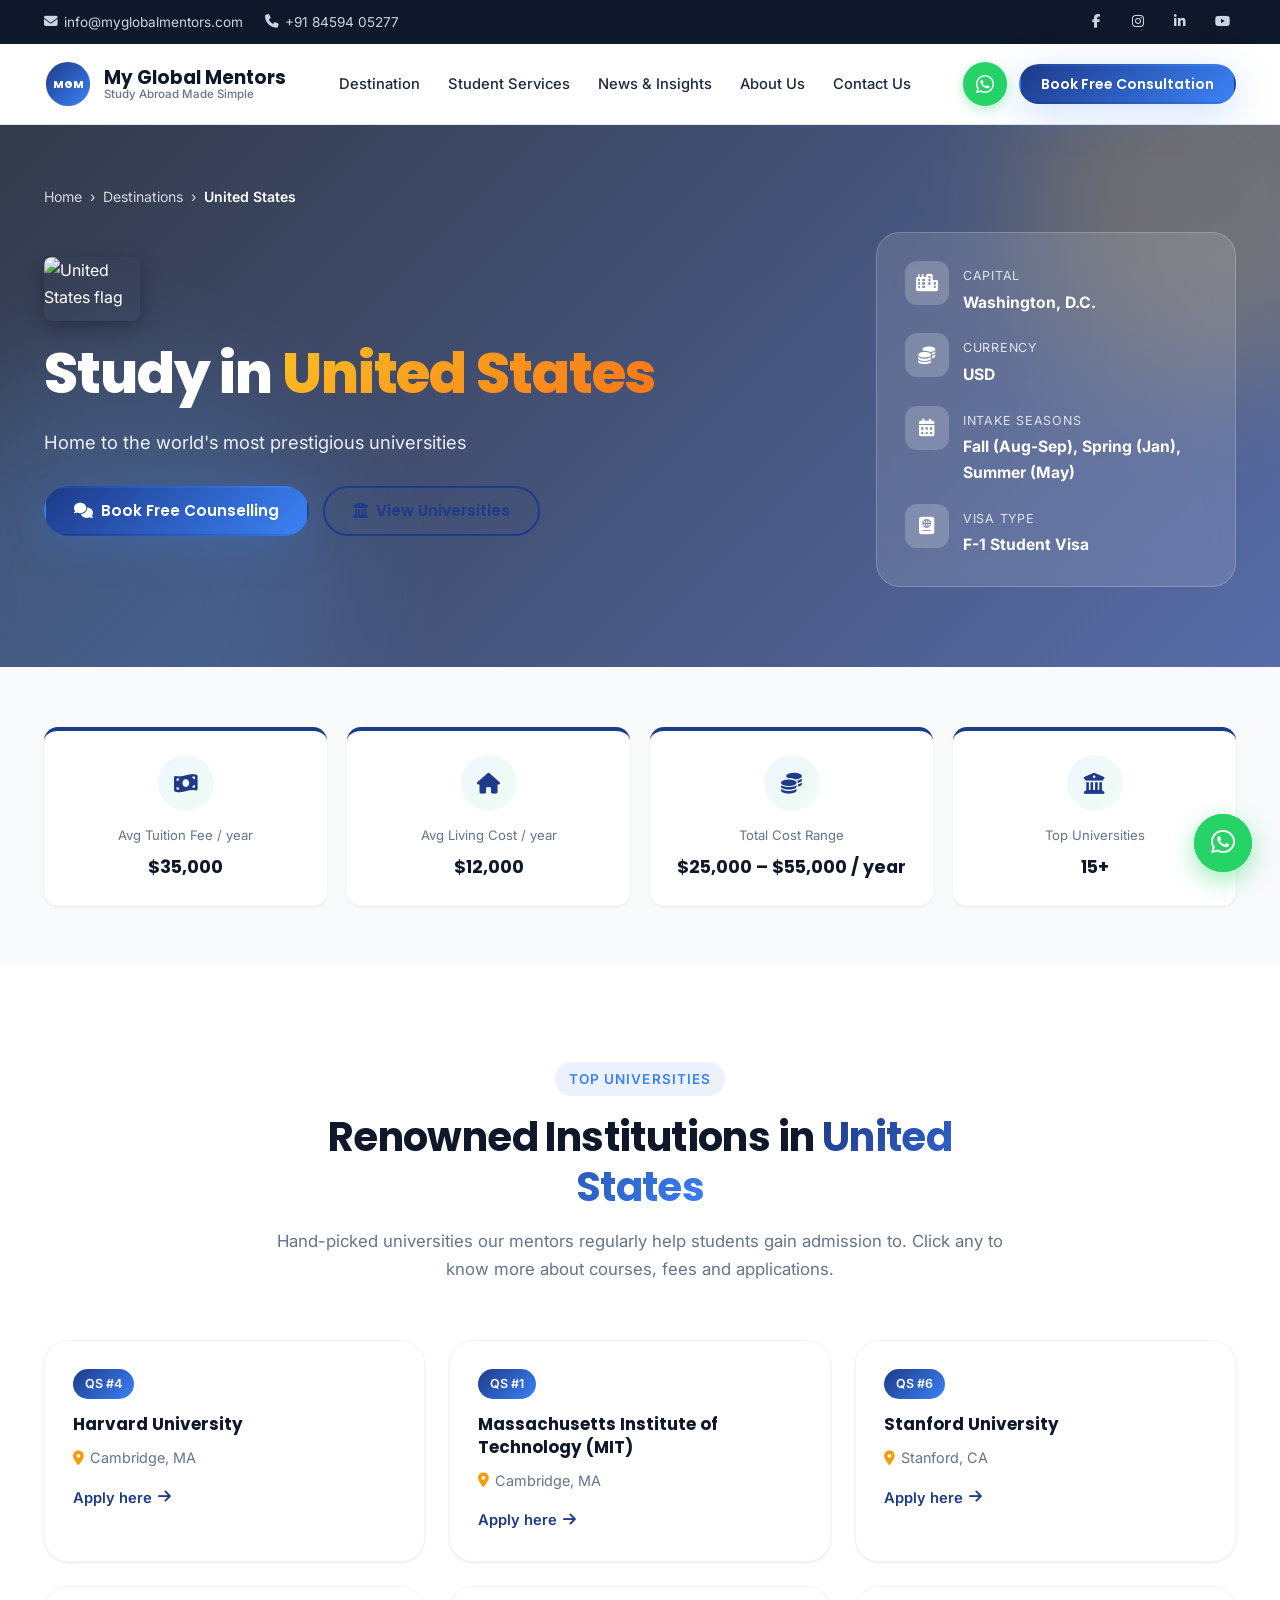
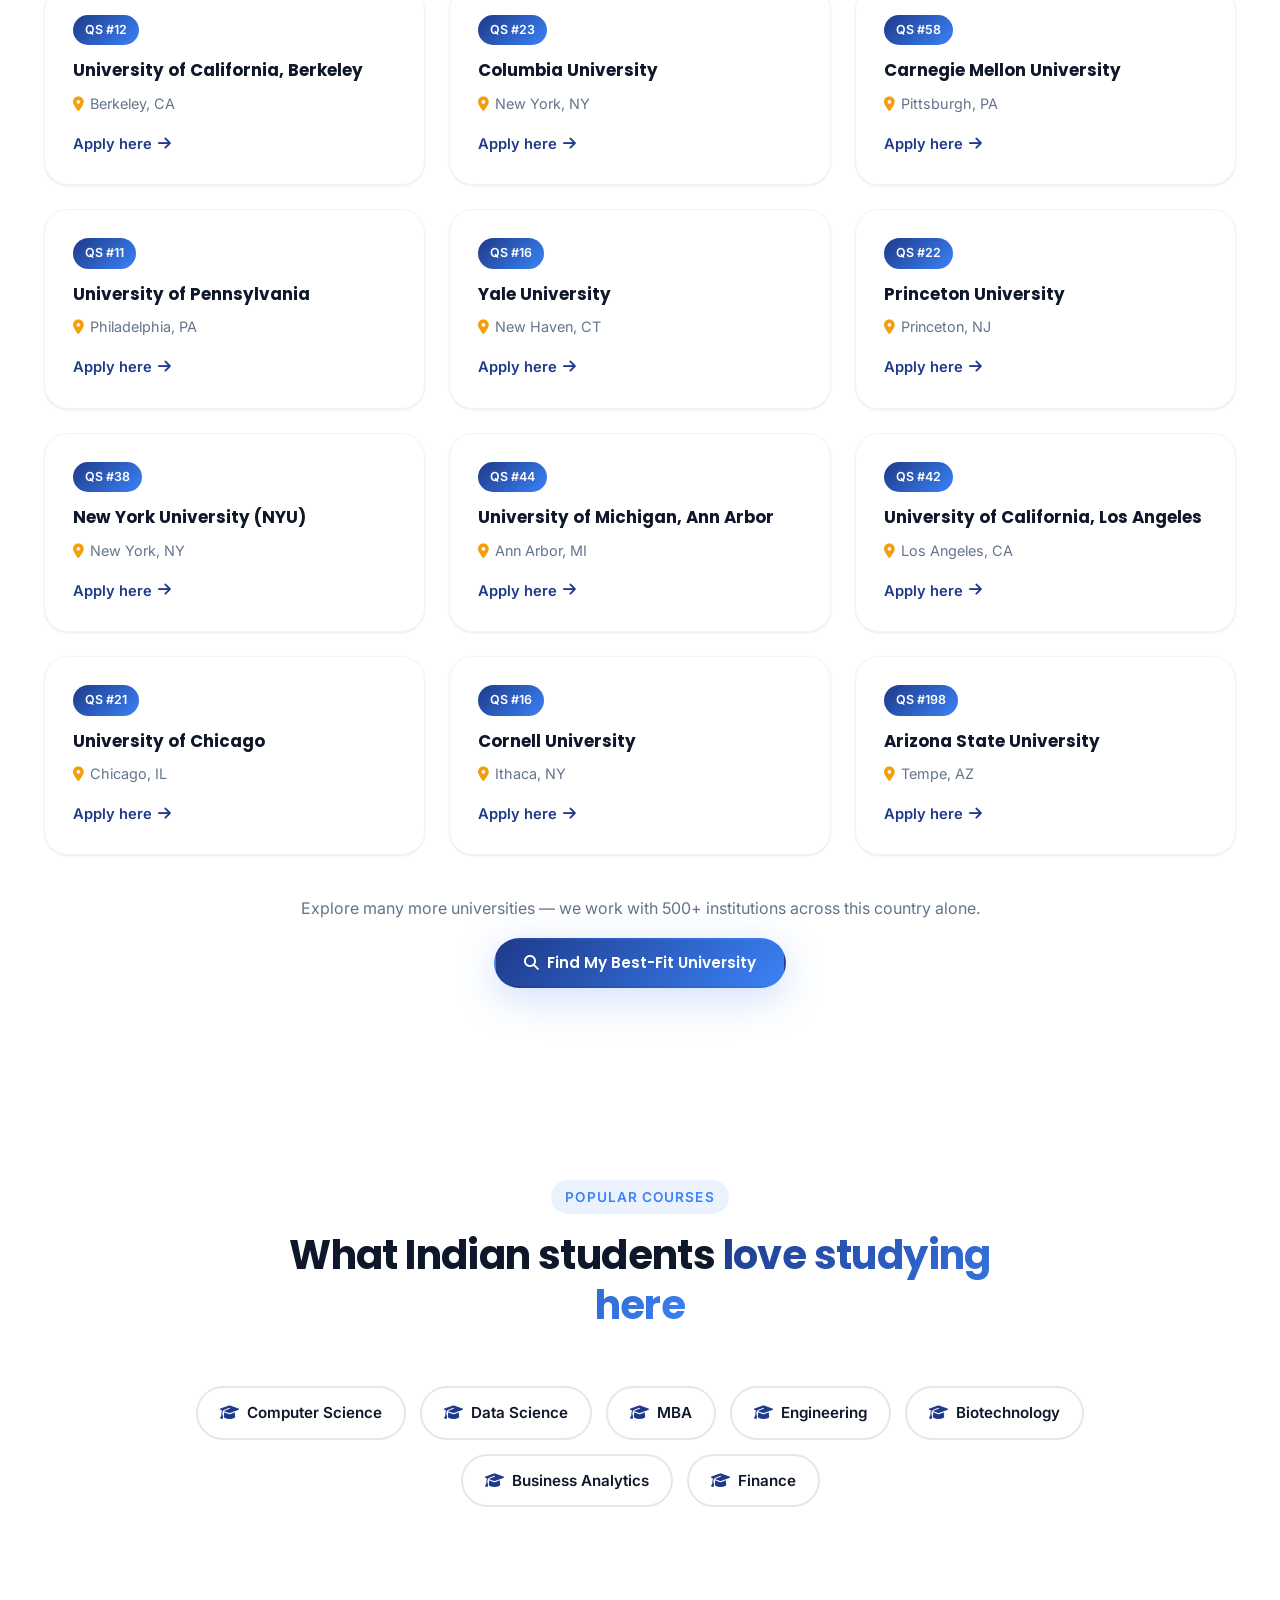
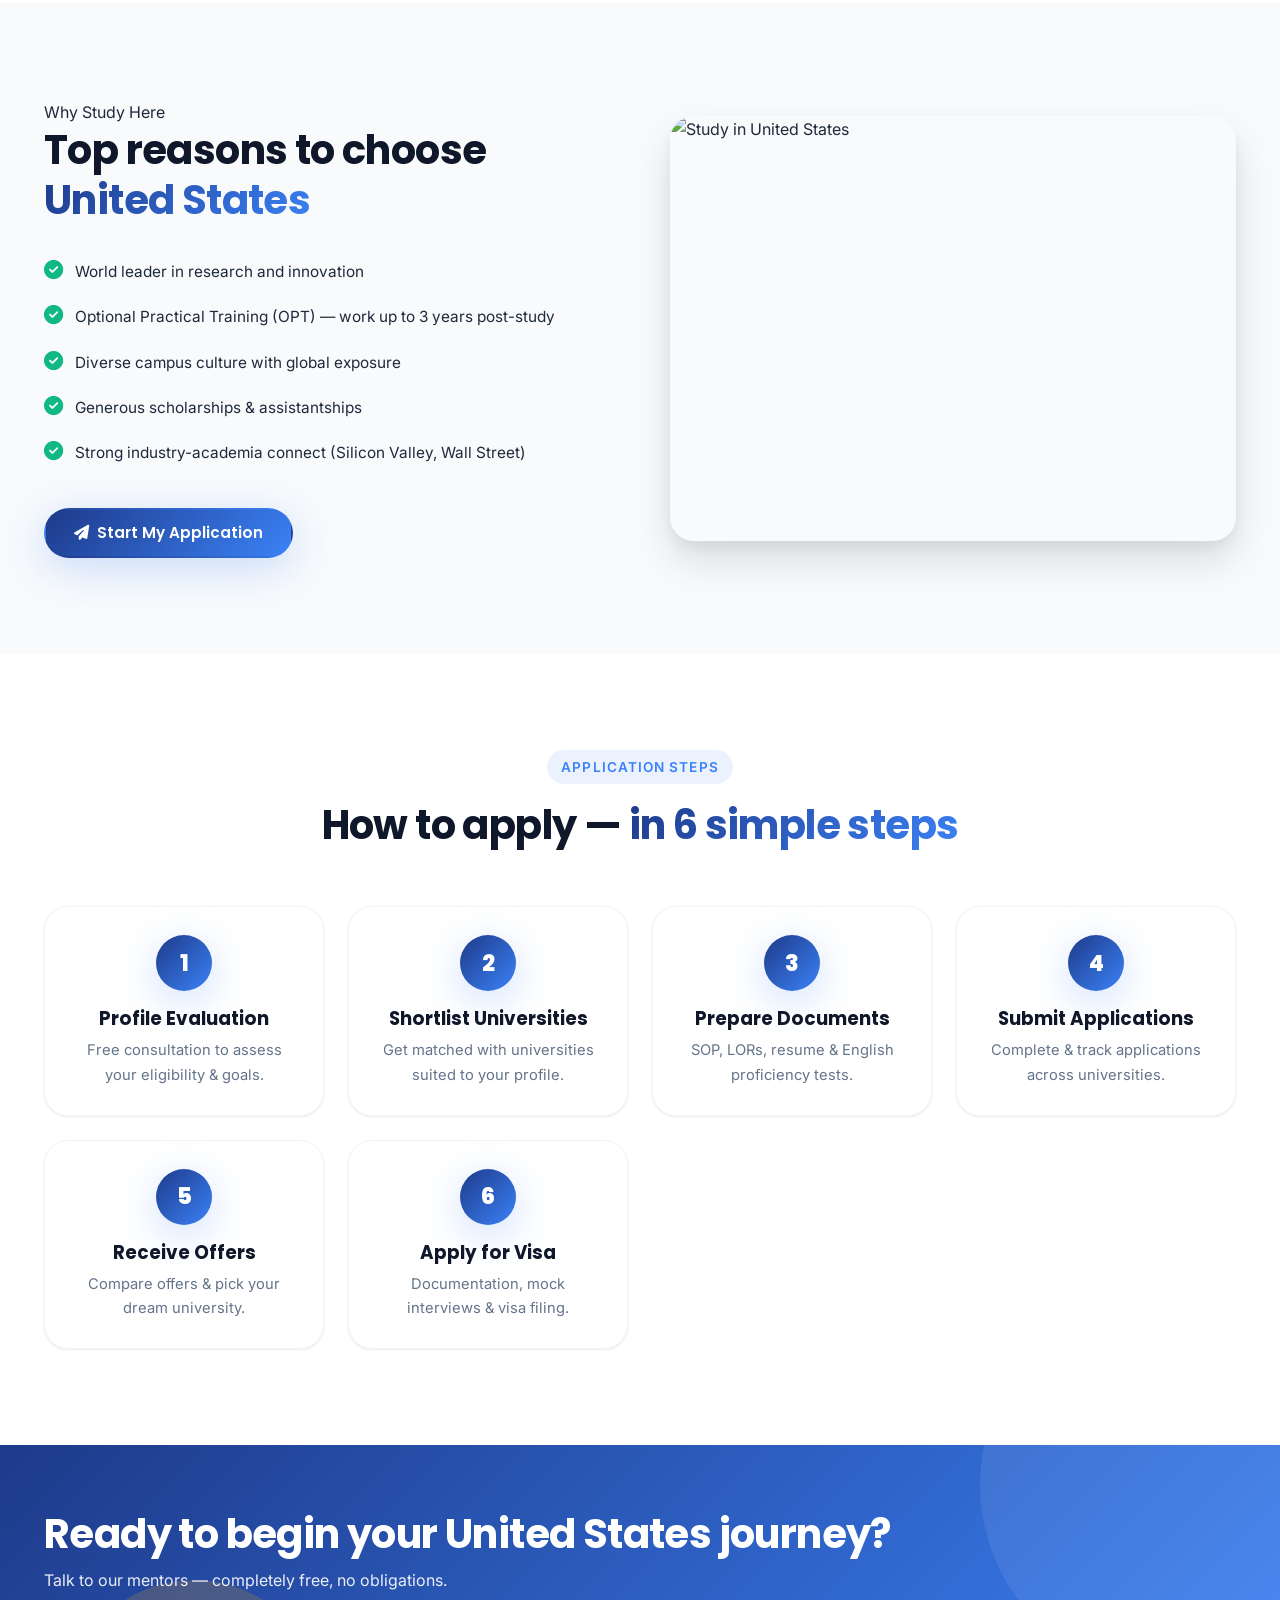
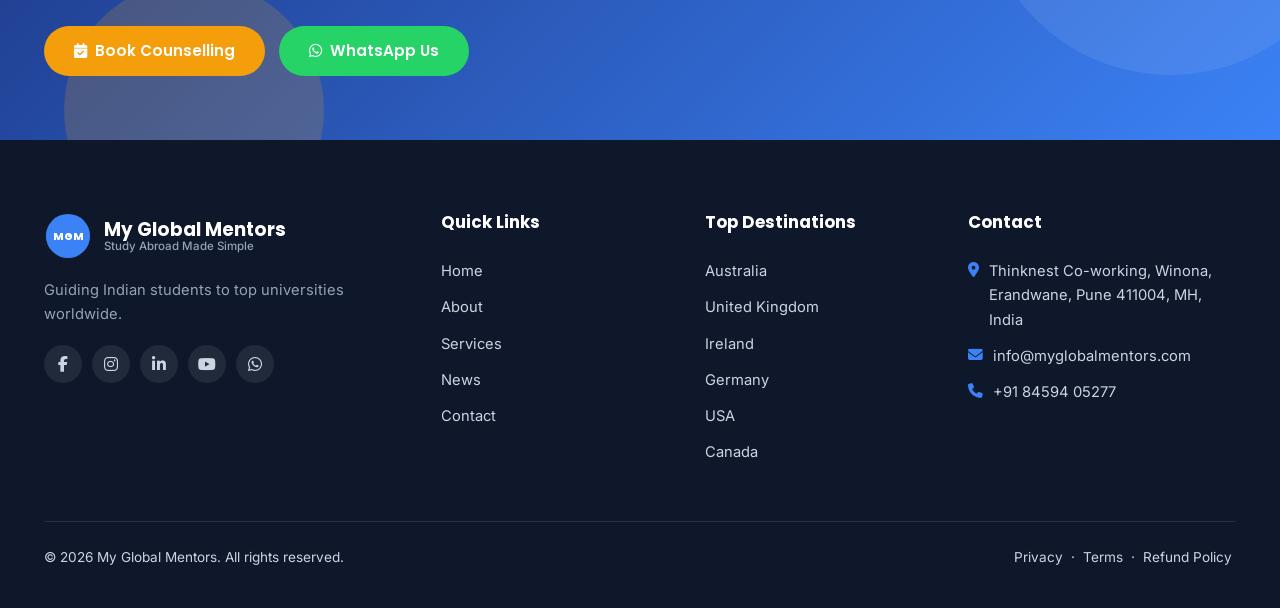
==== commit 5da371ae: "Sync site stats, fix contact form, update contact number site-wide - Contact form: remove reads of n" ====
--- a/countries/country.html
+++ b/countries/country.html
@@ -22,7 +22,7 @@
     <div class="container topbar-inner">
       <div class="topbar-left">
         <a href="mailto:info@myglobalmentors.com"><i class="fas fa-envelope"></i> info@myglobalmentors.com</a>
-        <a href="tel:+919146323815"><i class="fas fa-phone"></i> +91 91463 23815</a>
+        <a href="tel:+918459405277"><i class="fas fa-phone"></i> +91 84594 05277</a>
       </div>
       <div class="topbar-right">
         <a href="#" aria-label="Facebook"><i class="fab fa-facebook-f"></i></a>
@@ -61,7 +61,7 @@
       </nav>
 
       <div class="header-actions">
-        <a href="https://wa.me/919146323815" target="_blank" class="whatsapp-icon" aria-label="WhatsApp"><i class="fab fa-whatsapp"></i></a>
+        <a href="https://wa.me/918459405277" target="_blank" class="whatsapp-icon" aria-label="WhatsApp"><i class="fab fa-whatsapp"></i></a>
         <a href="../pages/contact.html" class="btn btn-primary btn-sm hide-on-mobile">Book Free Consultation</a>
         <button class="menu-toggle" id="menuToggle" aria-label="Open menu">
           <span></span><span></span><span></span>
@@ -209,7 +209,7 @@
       </div>
       <div class="cta-actions">
         <a href="../pages/contact.html" class="btn btn-secondary"><i class="fas fa-calendar-check"></i> Book Counselling</a>
-        <a href="https://wa.me/919146323815" target="_blank" class="btn btn-whatsapp"><i class="fab fa-whatsapp"></i> WhatsApp Us</a>
+        <a href="https://wa.me/918459405277" target="_blank" class="btn btn-whatsapp"><i class="fab fa-whatsapp"></i> WhatsApp Us</a>
       </div>
     </div>
   </section>
@@ -229,7 +229,7 @@
             <a href="#"><i class="fab fa-instagram"></i></a>
             <a href="#"><i class="fab fa-linkedin-in"></i></a>
             <a href="#"><i class="fab fa-youtube"></i></a>
-            <a href="https://wa.me/919146323815"><i class="fab fa-whatsapp"></i></a>
+            <a href="https://wa.me/918459405277"><i class="fab fa-whatsapp"></i></a>
           </div>
         </div>
         <div>
@@ -258,7 +258,7 @@
           <ul class="footer-contact">
             <li><i class="fas fa-map-marker-alt"></i> Thinknest Co-working, Winona, Erandwane, Pune 411004, MH, India</li>
             <li><i class="fas fa-envelope"></i> info@myglobalmentors.com</li>
-            <li><i class="fas fa-phone"></i> +91 91463 23815</li>
+            <li><i class="fas fa-phone"></i> +91 84594 05277</li>
           </ul>
         </div>
       </div>
@@ -269,7 +269,7 @@
     </div>
   </footer>
 
-  <a href="https://wa.me/919146323815" target="_blank" class="float-whatsapp" aria-label="WhatsApp"><i class="fab fa-whatsapp"></i><span class="fw-pulse"></span></a>
+  <a href="https://wa.me/918459405277" target="_blank" class="float-whatsapp" aria-label="WhatsApp"><i class="fab fa-whatsapp"></i><span class="fw-pulse"></span></a>
   <button class="back-to-top" id="backToTop"><i class="fas fa-arrow-up"></i></button>
 
   <script src="https://unpkg.com/aos@2.3.4/dist/aos.js"></script>
--- a/css/style.css
+++ b/css/style.css
@@ -47,7 +47,12 @@
 
 /* ---------- Reset & Base ---------- */
 *, *::before, *::after { box-sizing: border-box; }
-html { scroll-behavior: smooth; -webkit-text-size-adjust: 100%; }
+html {
+  scroll-behavior: smooth;
+  -webkit-text-size-adjust: 100%;
+  overflow-x: hidden;
+  width: 100%;
+}
 body {
   margin: 0;
   font-family: var(--font-body);
@@ -58,6 +63,9 @@
   -webkit-font-smoothing: antialiased;
   -moz-osx-font-smoothing: grayscale;
   overflow-x: hidden;
+  width: 100%;
+  max-width: 100vw;
+  position: relative;
 }
 img { max-width: 100%; display: block; }
 a { color: var(--primary); text-decoration: none; transition: color .2s ease; }
@@ -427,7 +435,7 @@
 .hero-cta { display: flex; gap: 14px; flex-wrap: wrap; margin-bottom: 26px; }
 .hero-trust {
   display: grid;
-  grid-template-columns: repeat(3, 1fr);
+  grid-template-columns: repeat(4, 1fr);
   gap: 20px;
   padding-top: 20px;
   border-top: 1px solid var(--border);
@@ -950,11 +958,56 @@
 .why-list li strong { font-family: var(--font-head); font-weight: 700; color: var(--primary-dark); }
 
 /* ---------- Testimonials ---------- */
-.testi-grid {
+.testi-carousel { position: relative; }
+.testi-viewport { overflow: hidden; }
+.testi-track {
+  display: flex;
+  align-items: stretch;
+  transition: transform .55s cubic-bezier(.4, 0, .2, 1);
+}
+.testi-slide {
+  flex: 0 0 100%;
   display: grid;
-  grid-template-columns: repeat(auto-fit, minmax(300px, 1fr));
+  grid-template-columns: repeat(var(--per-view, 3), minmax(0, 1fr));
   gap: 28px;
-}
+  padding: 16px 2px;
+  align-items: stretch;
+}
+.testi-track .testi-card {
+  display: flex;
+  flex-direction: column;
+}
+.testi-track .testi-author { margin-top: auto; }
+.testi-controls {
+  display: flex;
+  align-items: center;
+  justify-content: center;
+  gap: 18px;
+  margin-top: 28px;
+}
+.testi-arrow {
+  width: 44px; height: 44px;
+  flex-shrink: 0;
+  border-radius: 50%;
+  border: 1px solid var(--border-light);
+  background: #fff;
+  color: var(--primary);
+  cursor: pointer;
+  display: inline-flex; align-items: center; justify-content: center;
+  font-size: 1rem;
+  box-shadow: var(--shadow);
+  transition: all .25s ease;
+}
+.testi-arrow:hover { background: var(--primary); color: #fff; border-color: var(--primary); transform: translateY(-2px); }
+.testi-dots { display: flex; align-items: center; gap: 8px; }
+.testi-dot {
+  width: 9px; height: 9px;
+  padding: 0; border: none; cursor: pointer;
+  border-radius: 50%;
+  background: var(--border-light);
+  transition: all .25s ease;
+}
+.testi-dot.active { background: var(--primary); width: 26px; border-radius: 5px; }
 .testi-card {
   background: #fff;
   border-radius: var(--radius-lg);
@@ -976,10 +1029,20 @@
 }
 .testi-card:hover { transform: translateY(-6px); box-shadow: var(--shadow-lg); }
 .testi-stars { color: var(--secondary); font-size: 1.05rem; margin-bottom: 14px; letter-spacing: 2px; }
-.testi-card > p { color: var(--text); font-style: italic; margin-bottom: 22px; }
+.testi-card > p {
+  color: var(--text);
+  font-style: italic;
+  margin-bottom: 22px;
+  display: -webkit-box;
+  -webkit-line-clamp: 7;
+  line-clamp: 7;
+  -webkit-box-orient: vertical;
+  overflow: hidden;
+}
 .testi-author { display: flex; align-items: center; gap: 12px; }
 .testi-avatar {
-  width: 48px; height: 48px;
+  width: 56px; height: 56px;
+  flex-shrink: 0;
   background: var(--grad-primary);
   color: #fff;
   border-radius: 50%;
@@ -989,6 +1052,13 @@
   font-family: var(--font-head);
   font-weight: 700;
   font-size: 1.2rem;
+  overflow: hidden;
+}
+.testi-avatar img {
+  width: 100%;
+  height: 100%;
+  object-fit: cover;
+  object-position: center top;
 }
 .testi-author strong { display: block; font-weight: 700; color: var(--primary-dark); }
 .testi-author small { color: var(--text-muted); font-size: .82rem; }
@@ -1144,7 +1214,7 @@
 /* Tablet and below */
 @media (max-width: 1024px) {
   .hero-inner { grid-template-columns: 1fr; gap: 40px; }
-  .hero-trust { grid-template-columns: repeat(3, 1fr); gap: 16px; }
+  .hero-trust { grid-template-columns: repeat(4, 1fr); gap: 16px; }
   .hero-image-wrap { max-width: 560px; margin: 0 auto; }
   .why-grid { grid-template-columns: 1fr; gap: 40px; }
   .why-stat { left: 16px; }
@@ -1291,6 +1361,8 @@
     margin: 0 auto;
     aspect-ratio: auto;
     background: transparent;
+    min-height: 0;
+    height: auto;
   }
   .hero-image-wrap > img {
     position: static;
@@ -1314,6 +1386,7 @@
   .back-to-top { bottom: 84px; right: 20px; width: 42px; height: 42px; }
   .testi-card { padding: 24px; }
   .testi-card::before { font-size: 4rem; right: 16px; top: 8px; }
+  .testi-slide { gap: 18px; }
   .phase-nav { gap: 8px; margin-bottom: 36px; }
   .phase-chip { font-size: .82rem; padding: 8px 14px; }
 }
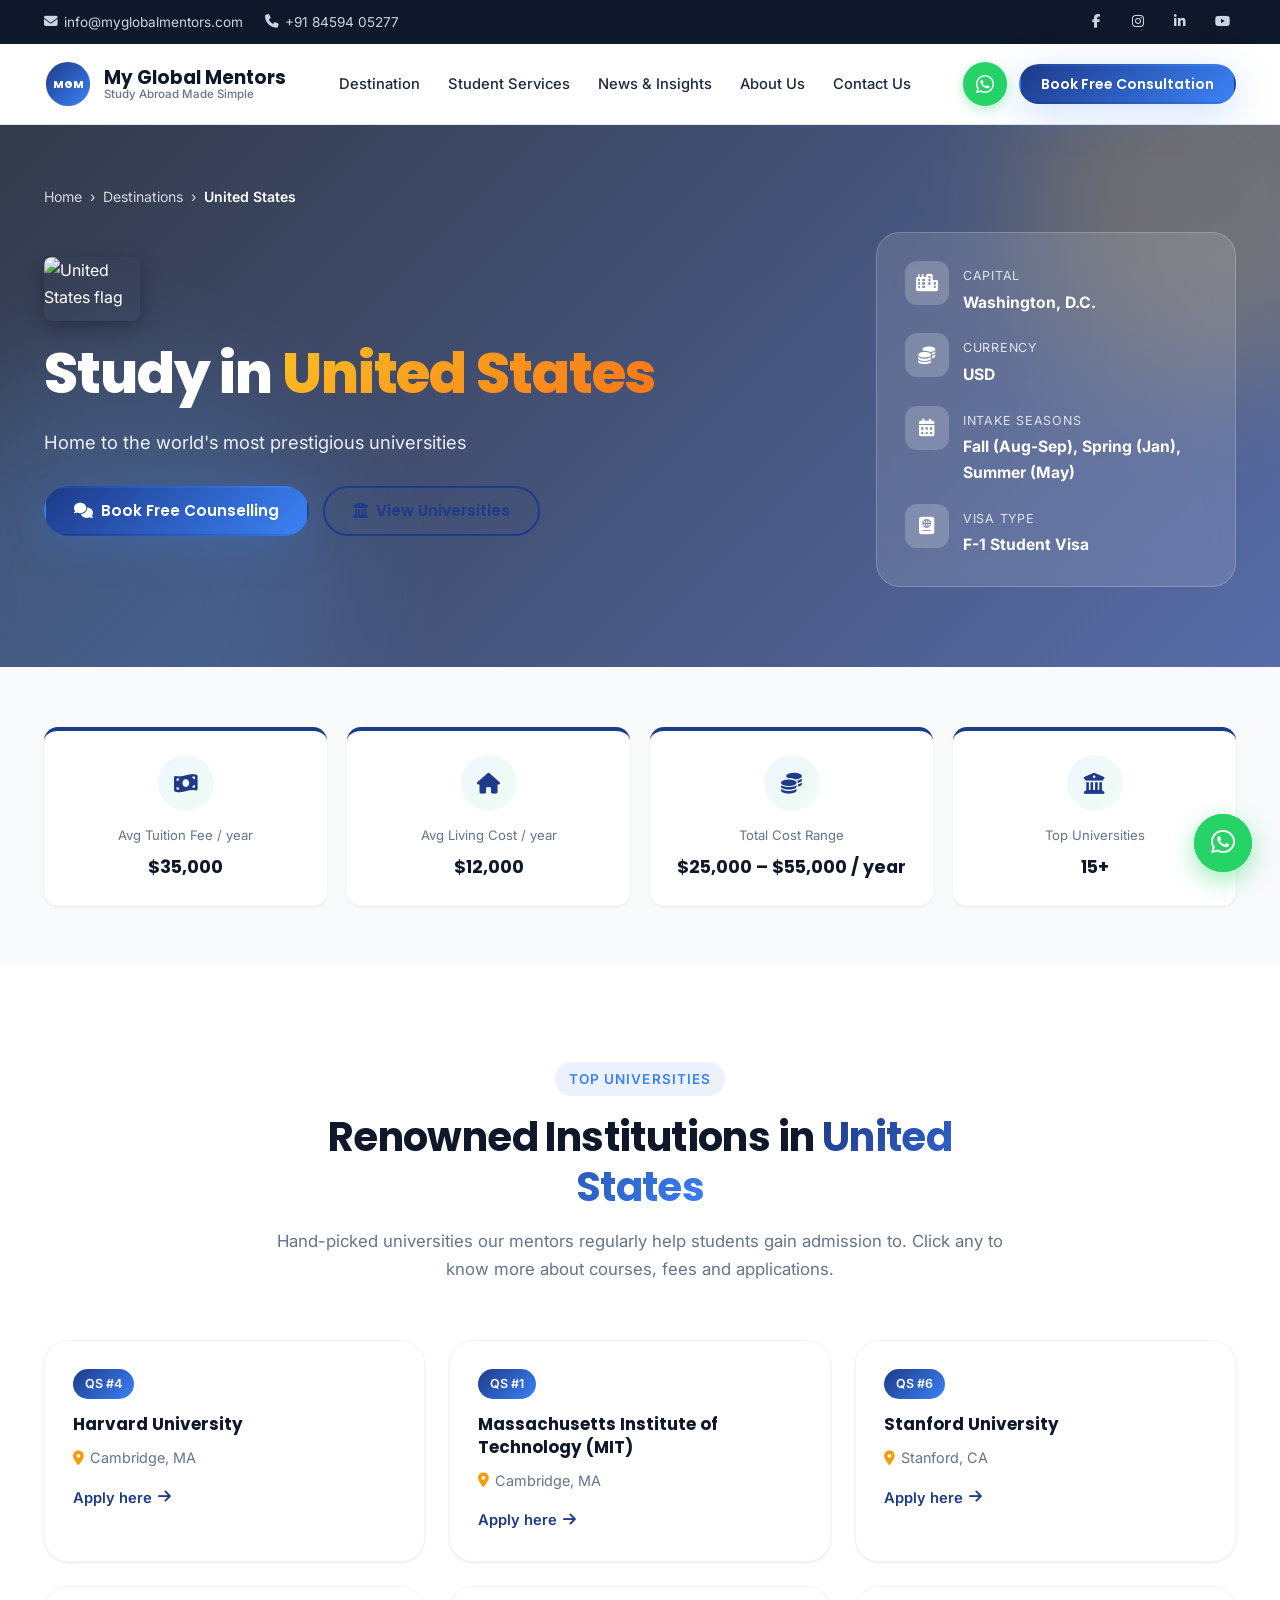
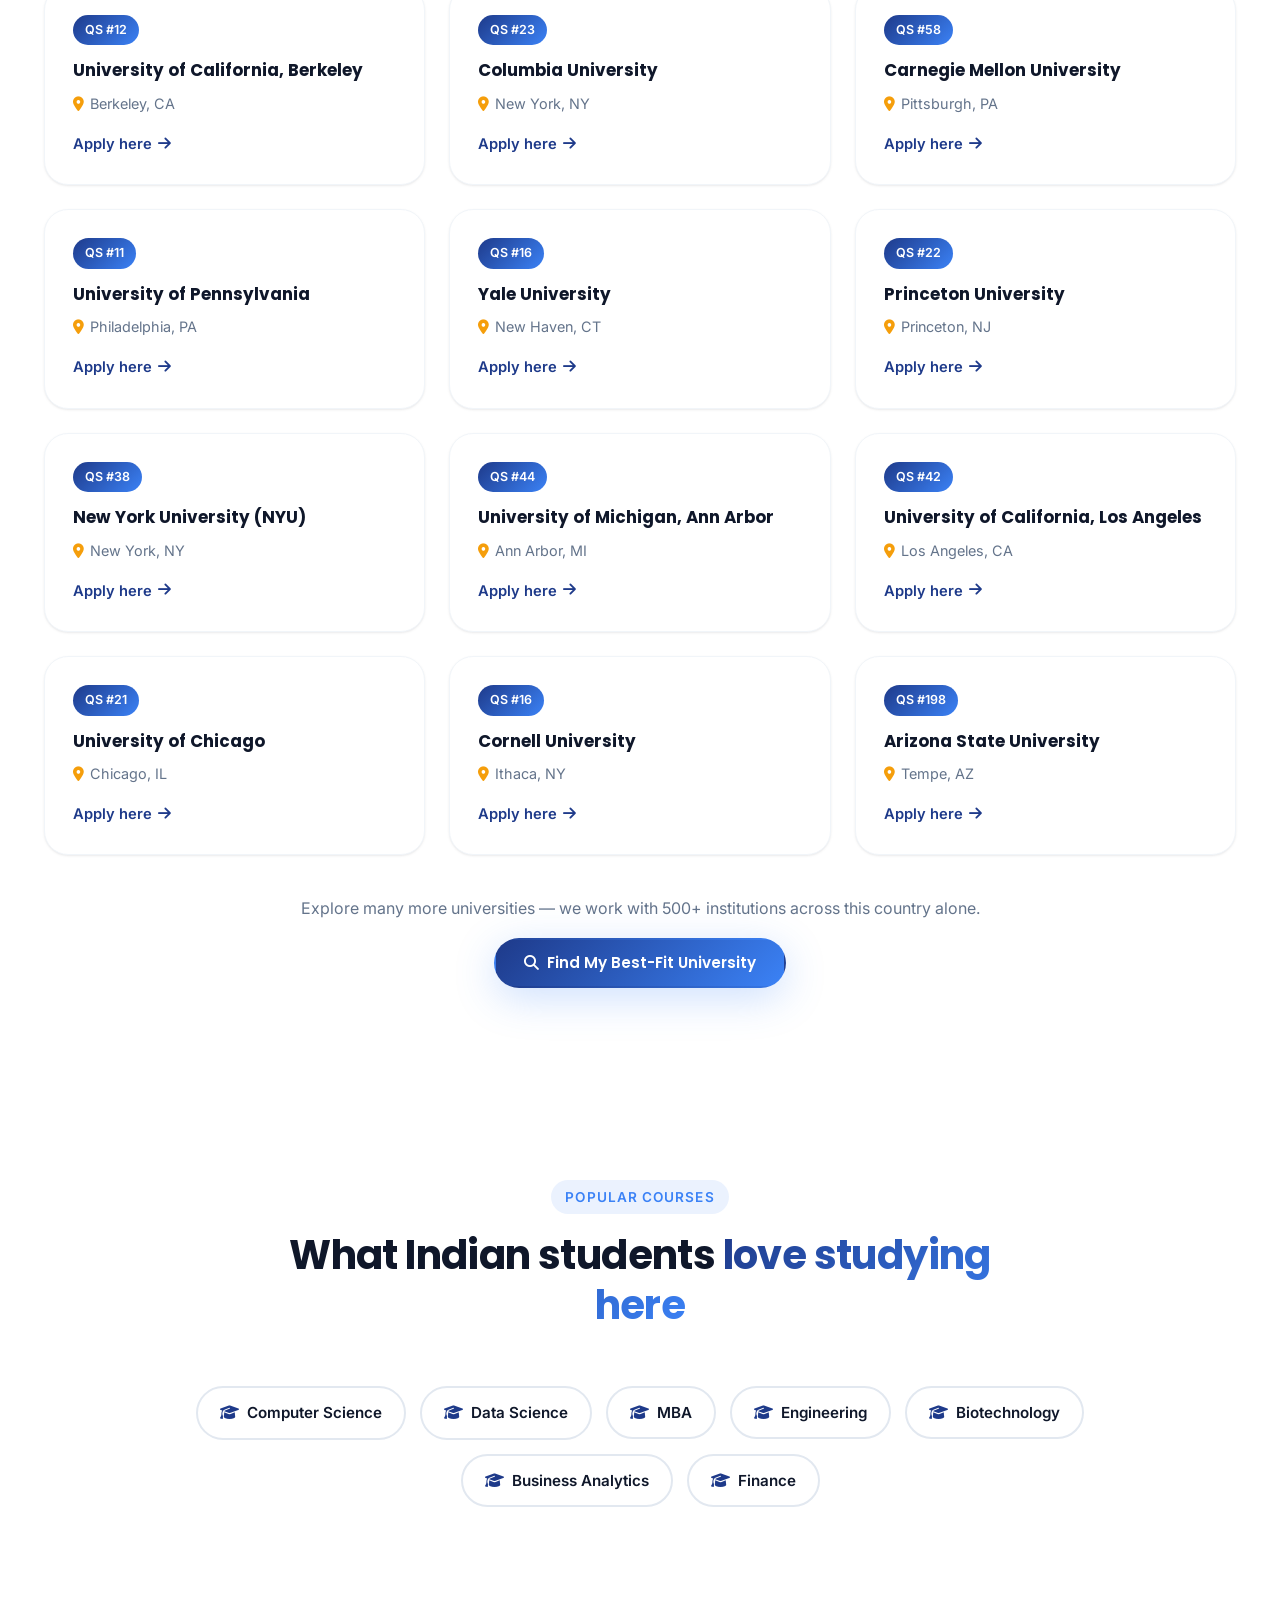
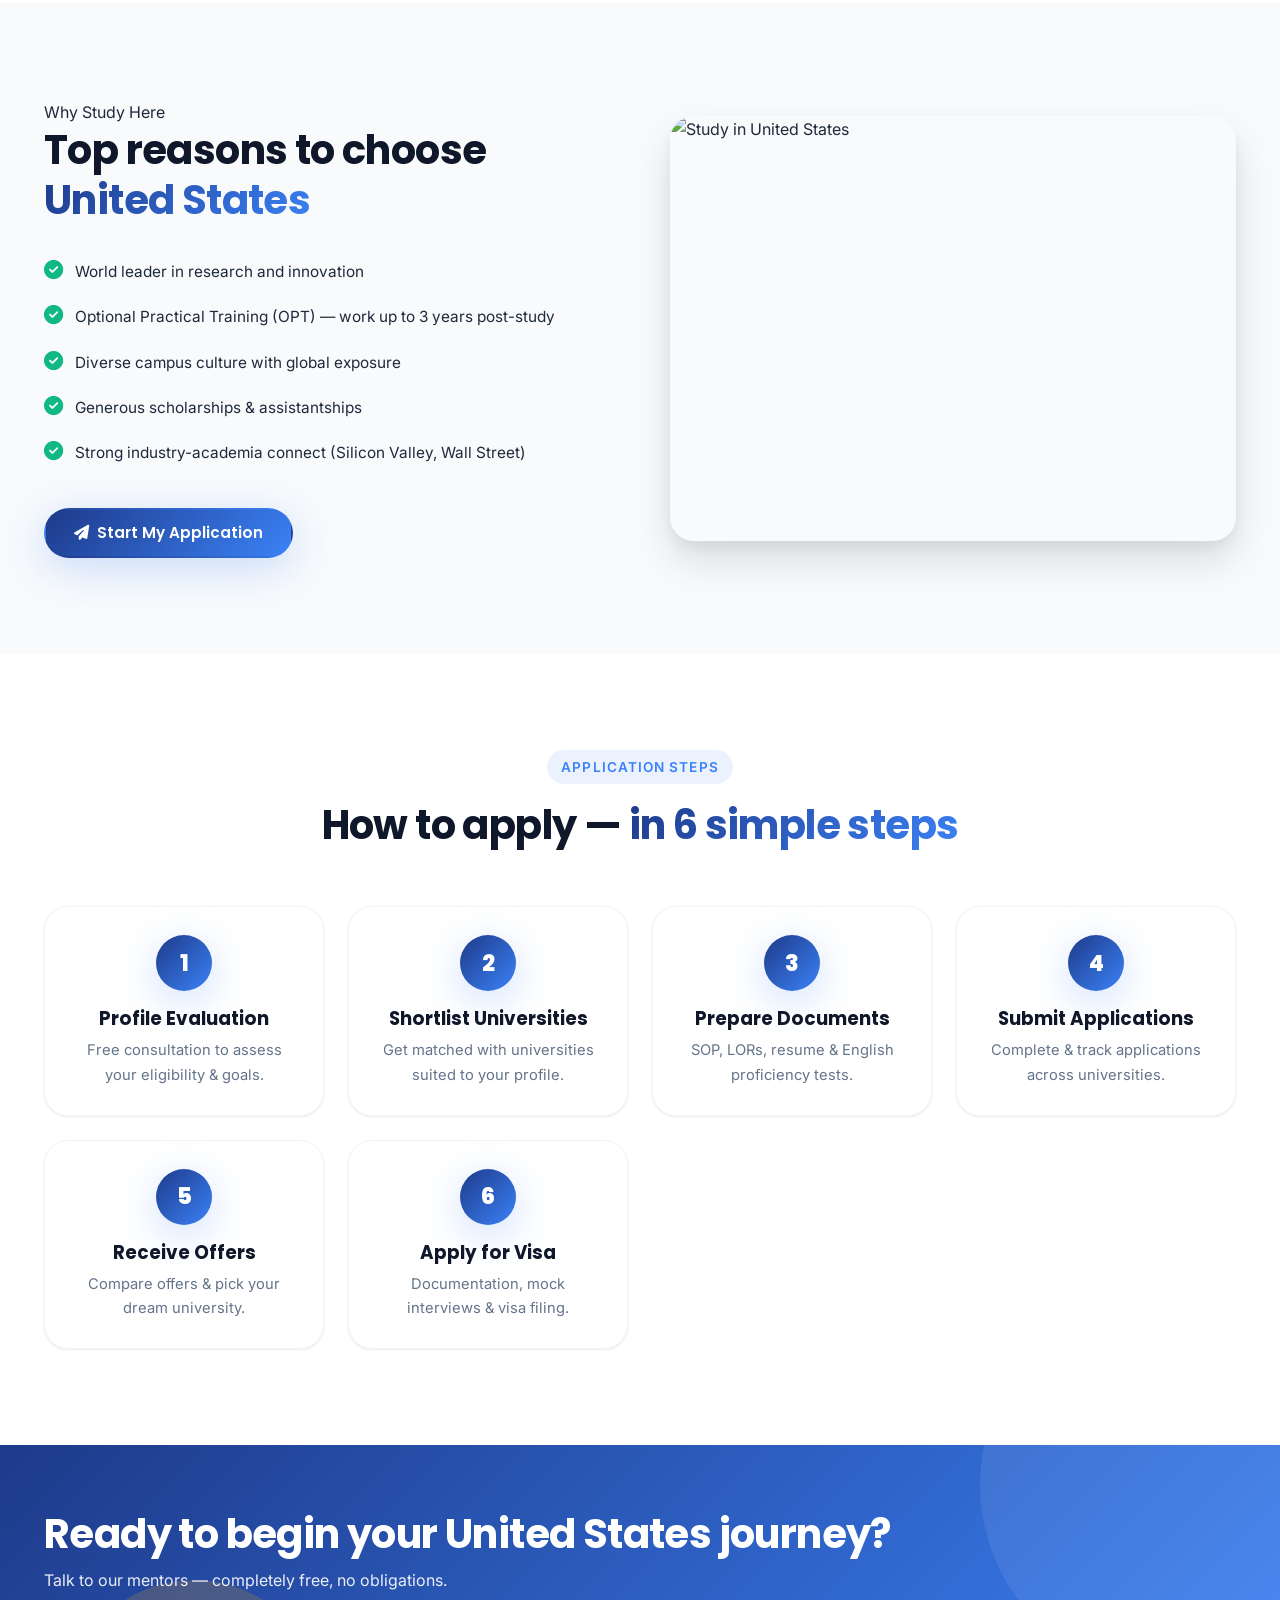
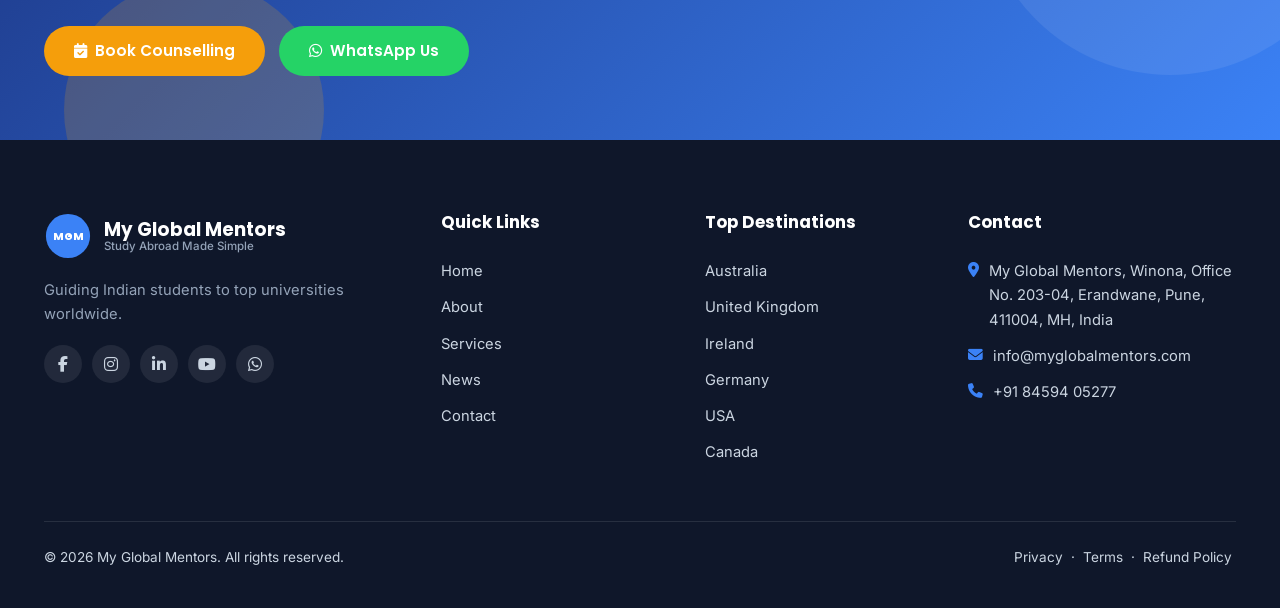
==== commit 70366112: "Update footer address across all pages Footer address line on all 6 pages now reads: "My Global Ment" ====
--- a/countries/country.html
+++ b/countries/country.html
@@ -256,7 +256,7 @@
         <div>
           <h5>Contact</h5>
           <ul class="footer-contact">
-            <li><i class="fas fa-map-marker-alt"></i> Thinknest Co-working, Winona, Erandwane, Pune 411004, MH, India</li>
+            <li><i class="fas fa-map-marker-alt"></i> My Global Mentors, Winona, Office No. 203-04, Erandwane, Pune, 411004, MH, India</li>
             <li><i class="fas fa-envelope"></i> info@myglobalmentors.com</li>
             <li><i class="fas fa-phone"></i> +91 84594 05277</li>
           </ul>
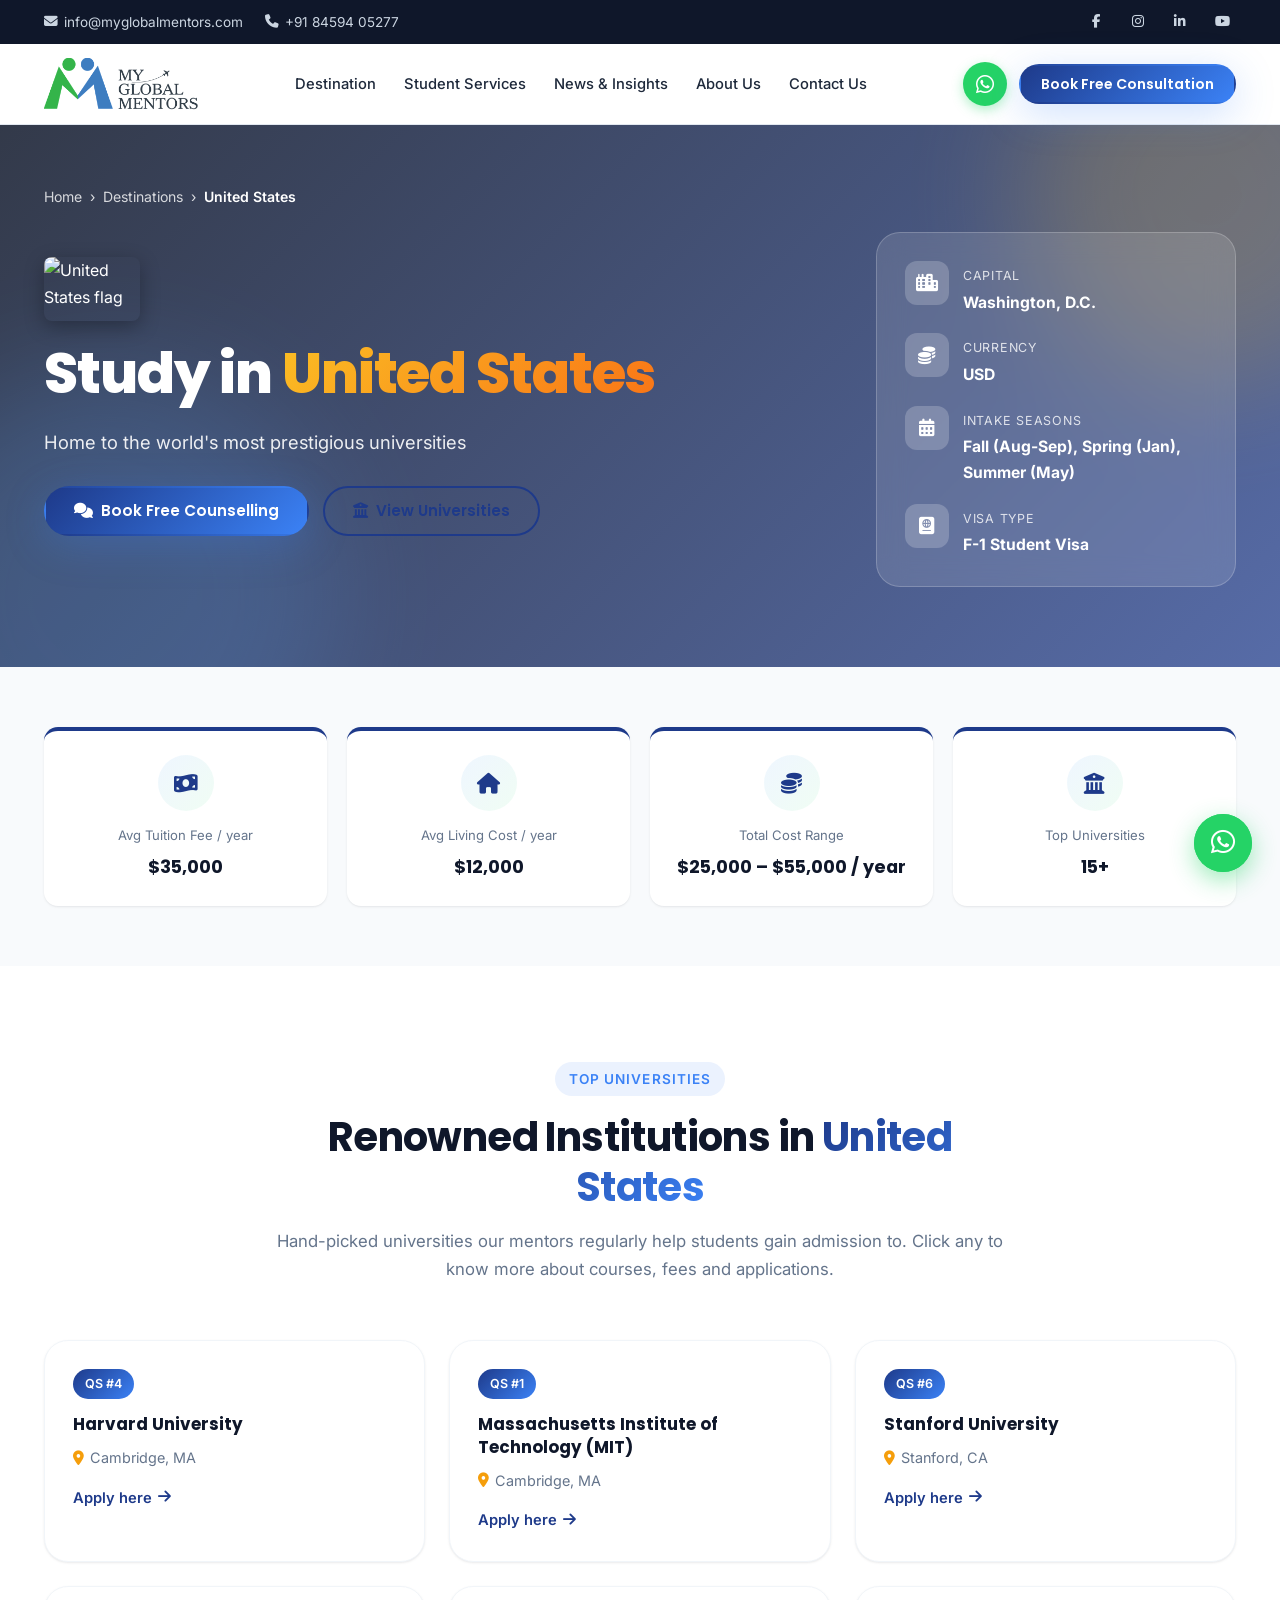
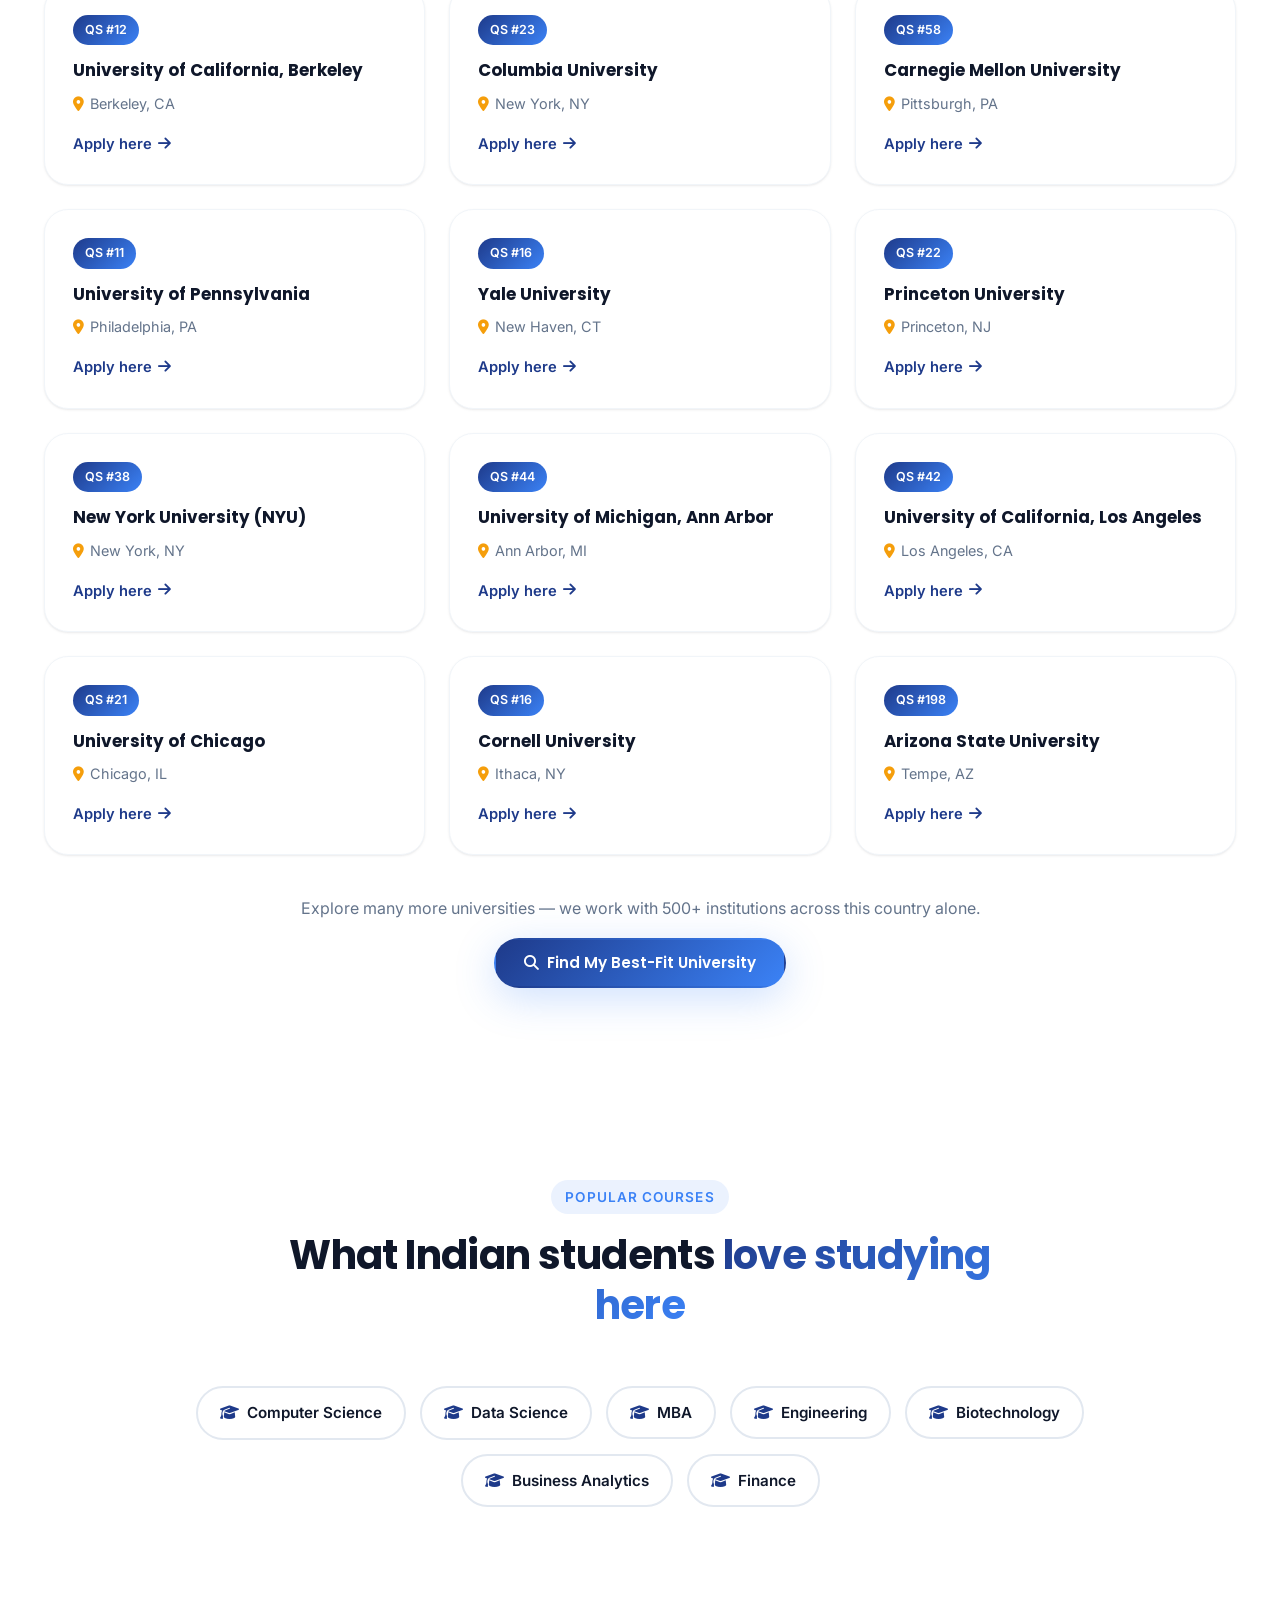
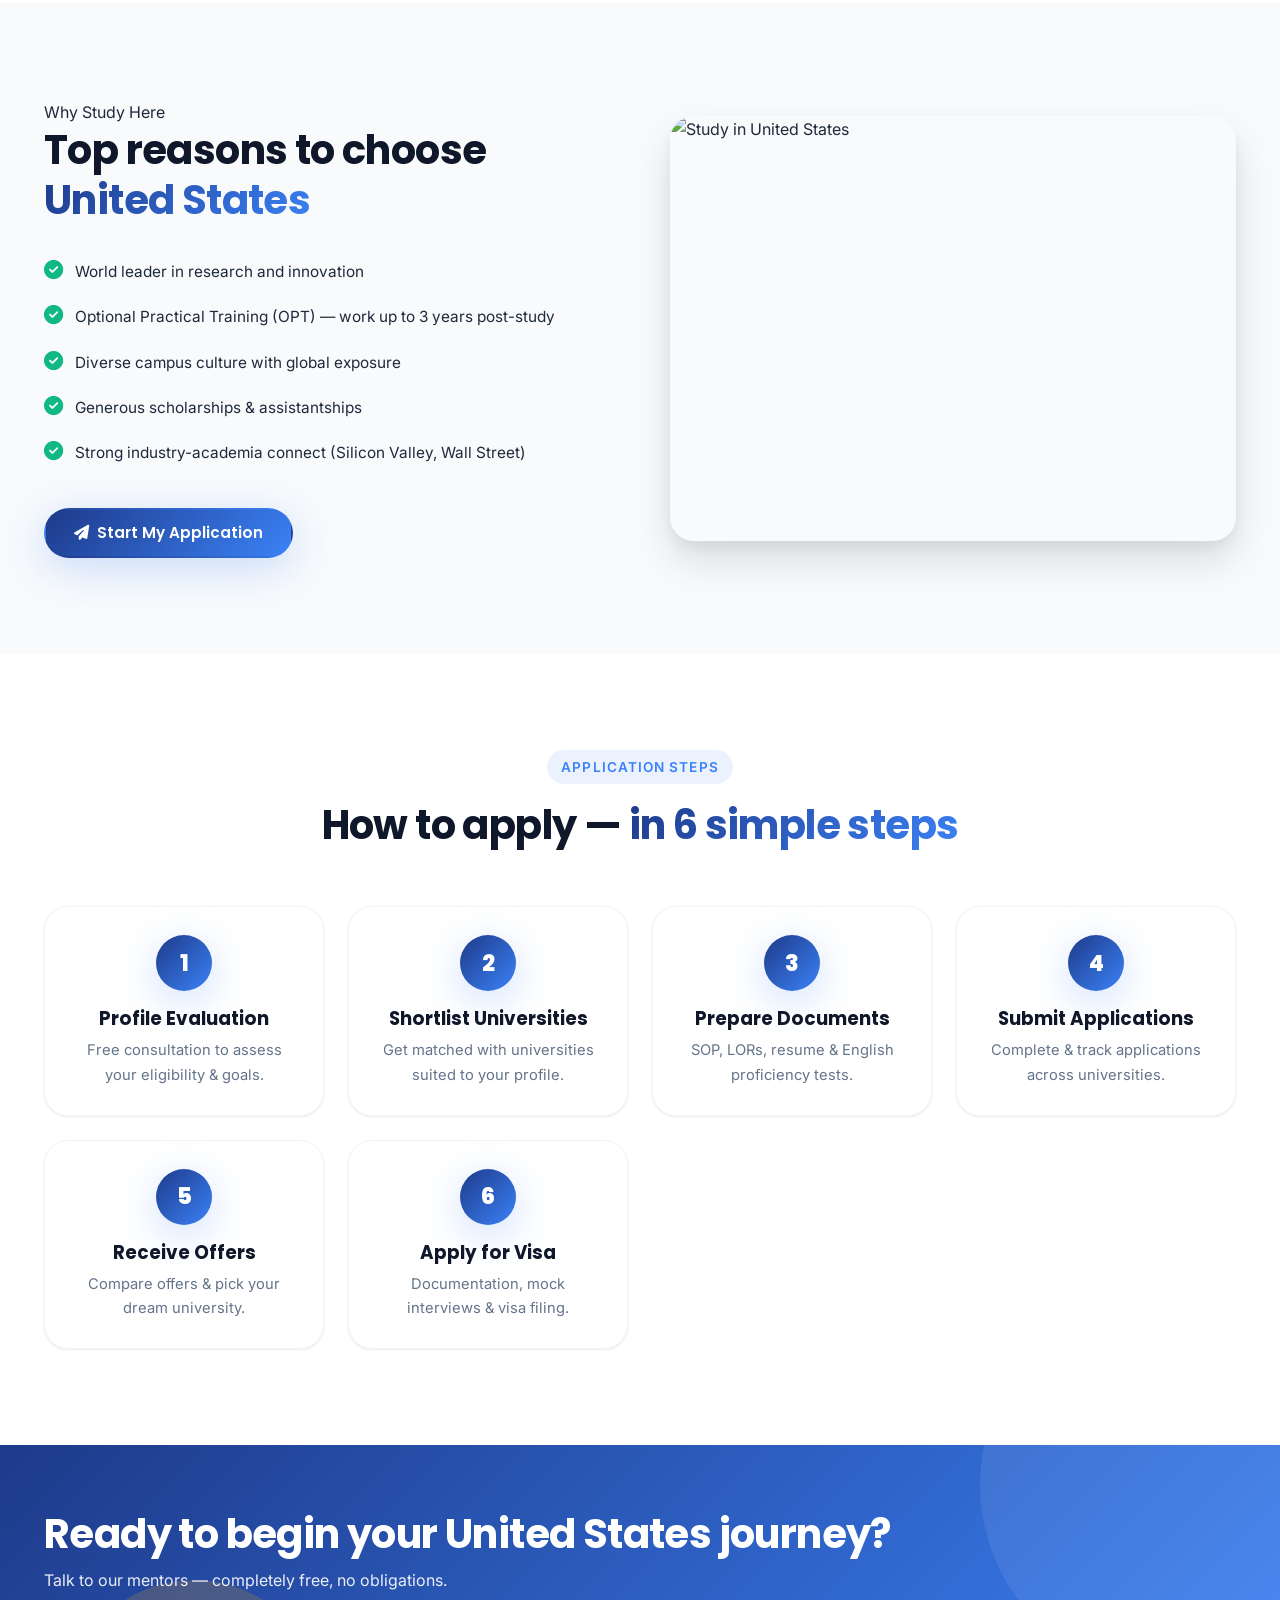
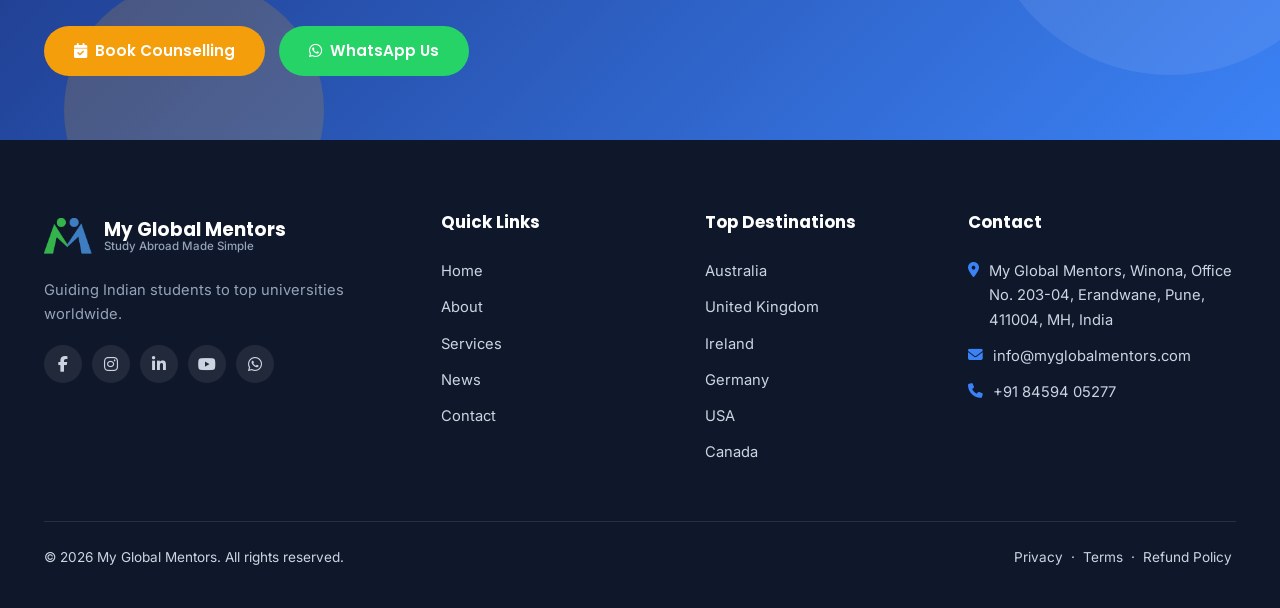
==== commit 05fcafea: "Replace MGM monogram with brand logo across site - Add official "My Global Mentors" logo assets:   -" ====
--- a/countries/country.html
+++ b/countries/country.html
@@ -1,4 +1,4 @@
-﻿<!DOCTYPE html>
+<!DOCTYPE html>
 <html lang="en">
 <head>
   <meta charset="UTF-8" />
@@ -13,7 +13,7 @@
   <link href="https://unpkg.com/aos@2.3.4/dist/aos.css" rel="stylesheet">
   <link rel="stylesheet" href="../css/style.css" />
   <link rel="stylesheet" href="../css/country.css" />
-  <link rel="icon" type="image/svg+xml" href="data:image/svg+xml,%3Csvg xmlns='http://www.w3.org/2000/svg' viewBox='0 0 100 100'%3E%3Ccircle cx='50' cy='50' r='45' fill='%231e3a8a'/%3E%3Ctext x='50' y='65' text-anchor='middle' font-size='40' font-weight='bold' fill='white' font-family='Arial'%3EM%3C/text%3E%3C/svg%3E" />
+  <link rel="icon" type="image/png" href="../assets/images/favicon.png" />
 </head>
 <body>
 
@@ -36,19 +36,7 @@
   <!-- HEADER -->
   <header class="header" id="siteHeader">
     <div class="container header-inner">
-      <a href="../index.html" class="brand">
-        <span class="brand-mark">
-          <svg viewBox="0 0 100 100" xmlns="http://www.w3.org/2000/svg" aria-hidden="true">
-            <circle cx="50" cy="50" r="46" fill="url(#grad2)"/>
-            <defs><linearGradient id="grad2" x1="0%" y1="0%" x2="100%" y2="100%"><stop offset="0%" stop-color="#1e3a8a"/><stop offset="100%" stop-color="#3b82f6"/></linearGradient></defs>
-            <text x="50" y="58" text-anchor="middle" font-family="Poppins, Arial" font-size="22" font-weight="800" fill="#fff">MGM</text>
-          </svg>
-        </span>
-        <span class="brand-text">
-          <strong>My Global Mentors</strong>
-          <small>Study Abroad Made Simple</small>
-        </span>
-      </a>
+      <a href="../index.html" class="brand"><img src="../assets/images/logo-header.png" alt="My Global Mentors - Your Trust, Our Commitment" class="brand-logo" /></a>
 
       <nav class="nav" id="mainNav">
         <ul>
@@ -220,7 +208,7 @@
       <div class="footer-grid">
         <div class="footer-brand">
           <div class="brand">
-            <span class="brand-mark"><svg viewBox="0 0 100 100" xmlns="http://www.w3.org/2000/svg"><circle cx="50" cy="50" r="46" fill="#3b82f6"/><text x="50" y="58" text-anchor="middle" font-family="Poppins, Arial" font-size="22" font-weight="800" fill="#fff">MGM</text></svg></span>
+            <span class="brand-mark"><img src="../assets/images/logo-mark.png" alt="My Global Mentors" /></span>
             <span class="brand-text"><strong>My Global Mentors</strong><small>Study Abroad Made Simple</small></span>
           </div>
           <p>Guiding Indian students to top universities worldwide.</p>
--- a/css/style.css
+++ b/css/style.css
@@ -242,6 +242,8 @@
   display: inline-flex;
 }
 .brand-mark svg { width: 100%; height: 100%; }
+.brand-mark img { width: 100%; height: 100%; object-fit: contain; }
+.brand-logo { height: clamp(40px, 6vw, 52px); width: auto; display: block; }
 .brand-text { display: flex; flex-direction: column; line-height: 1.1; }
 .brand-text strong {
   font-family: var(--font-head);
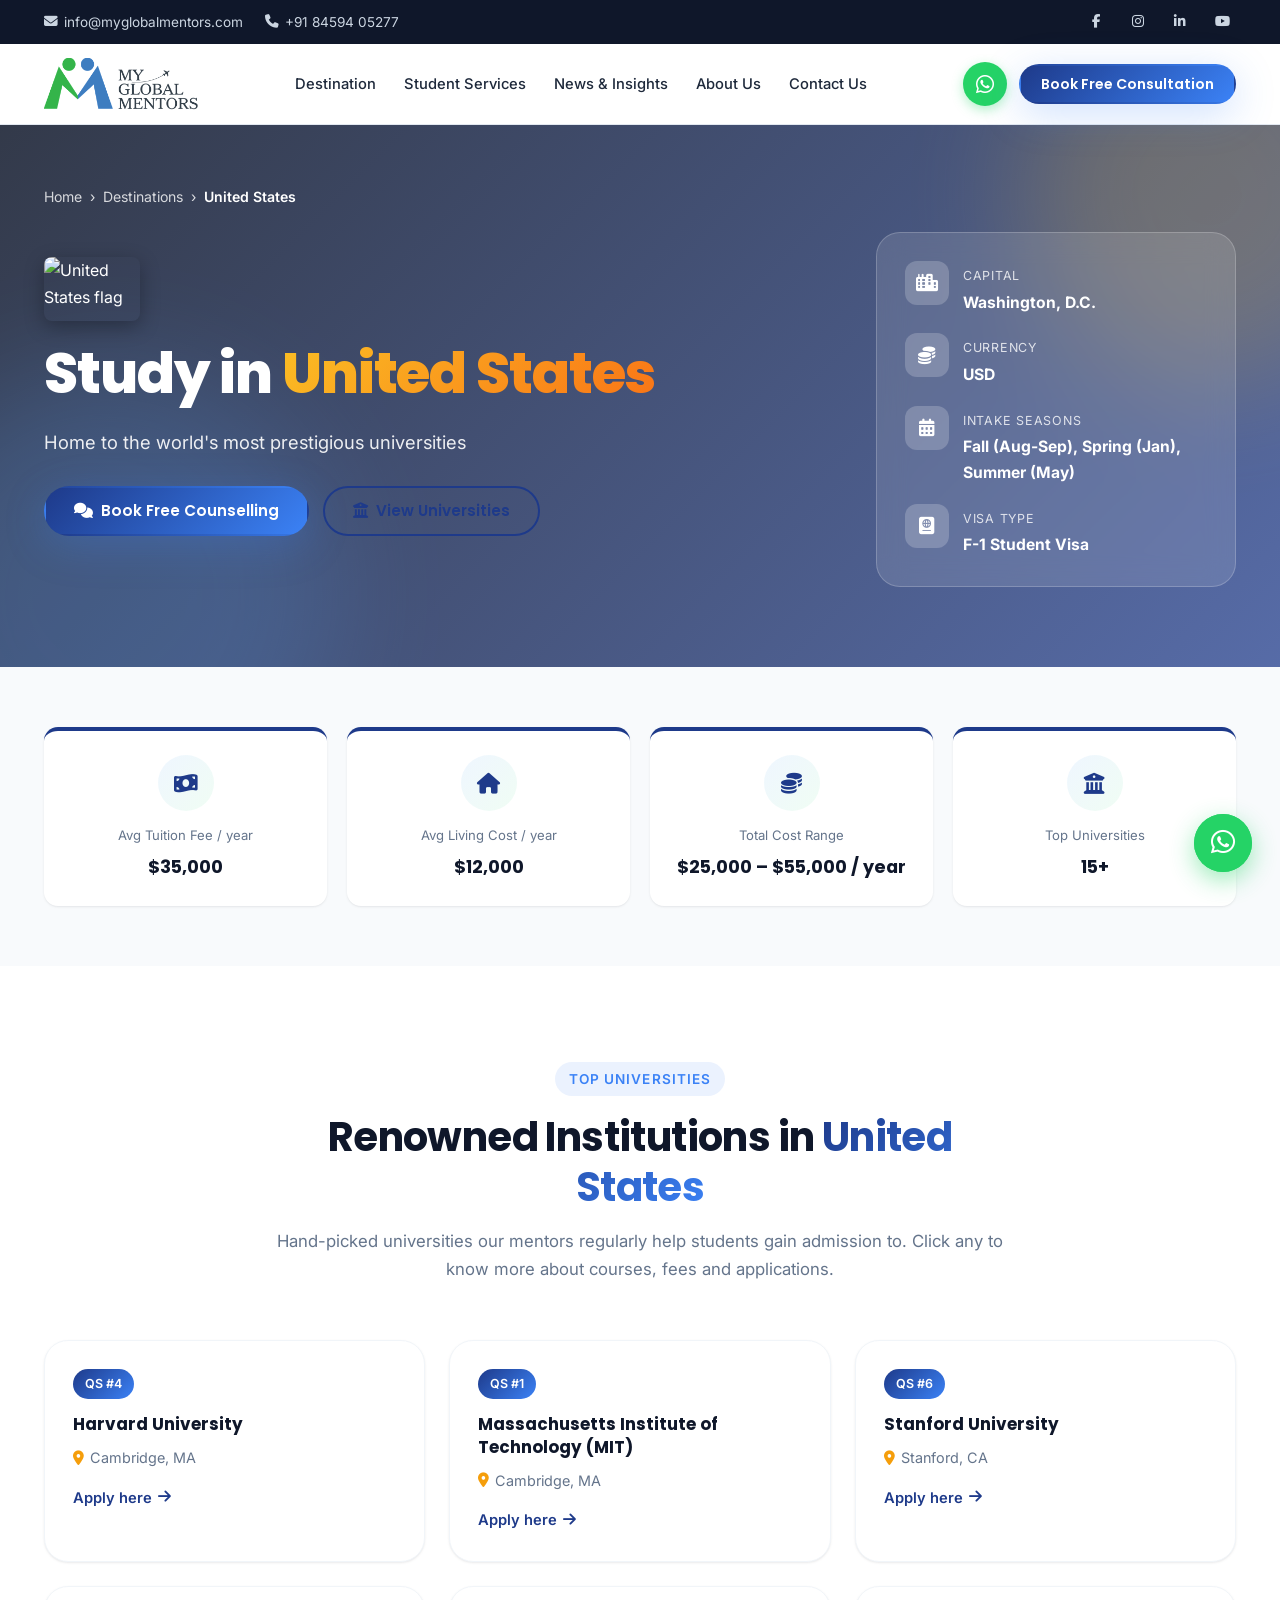
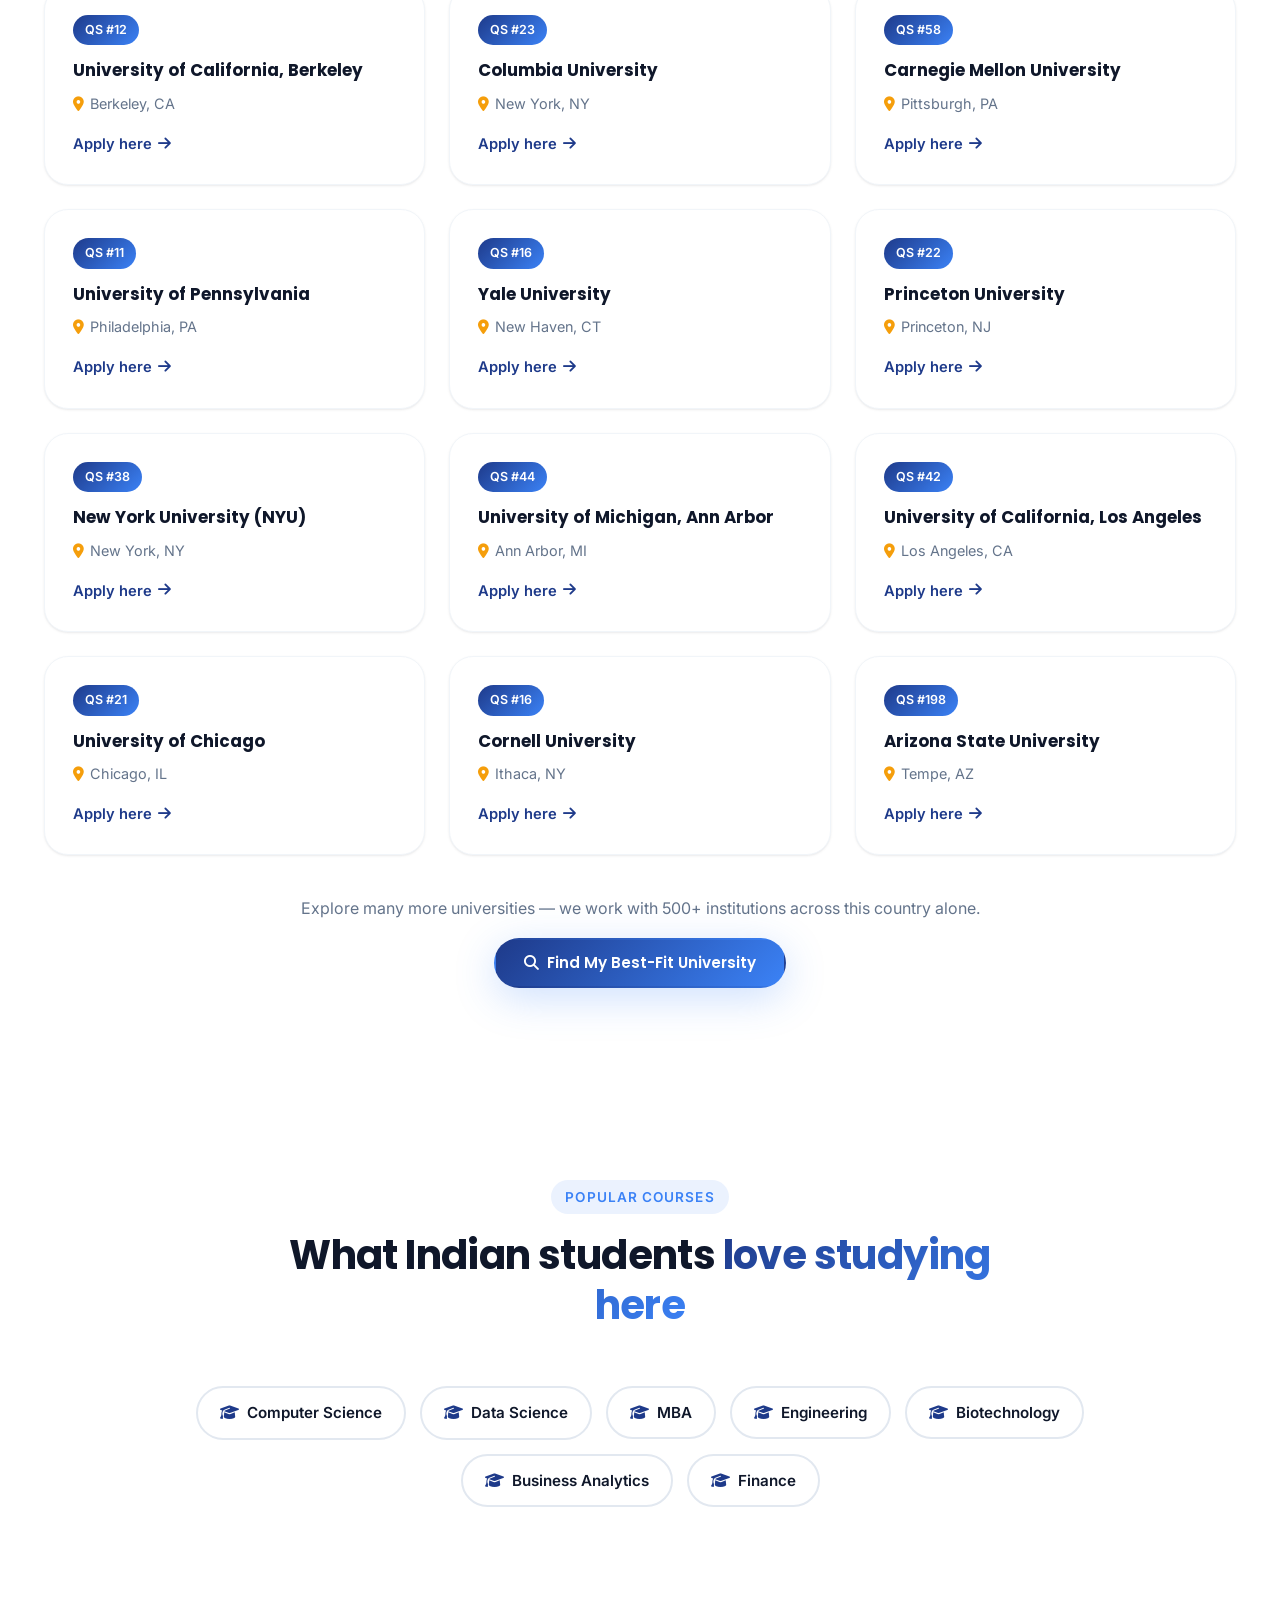
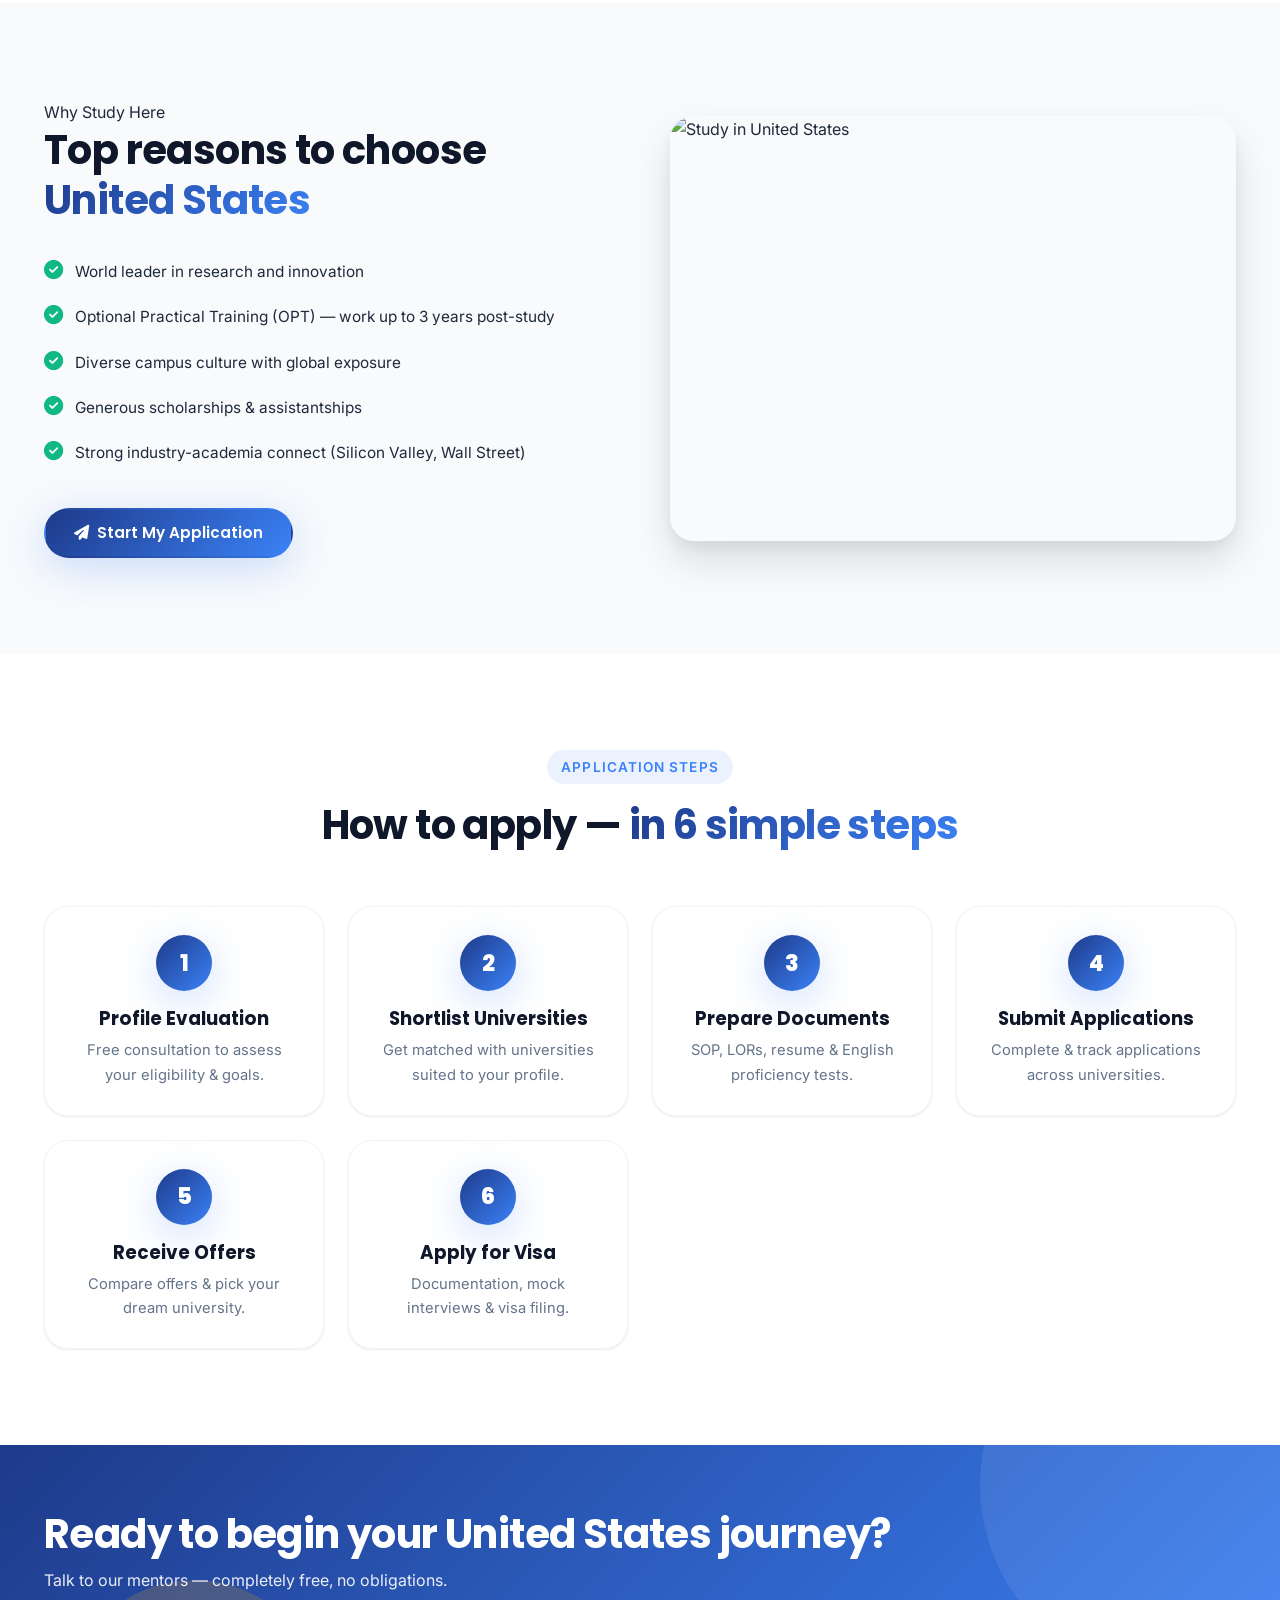
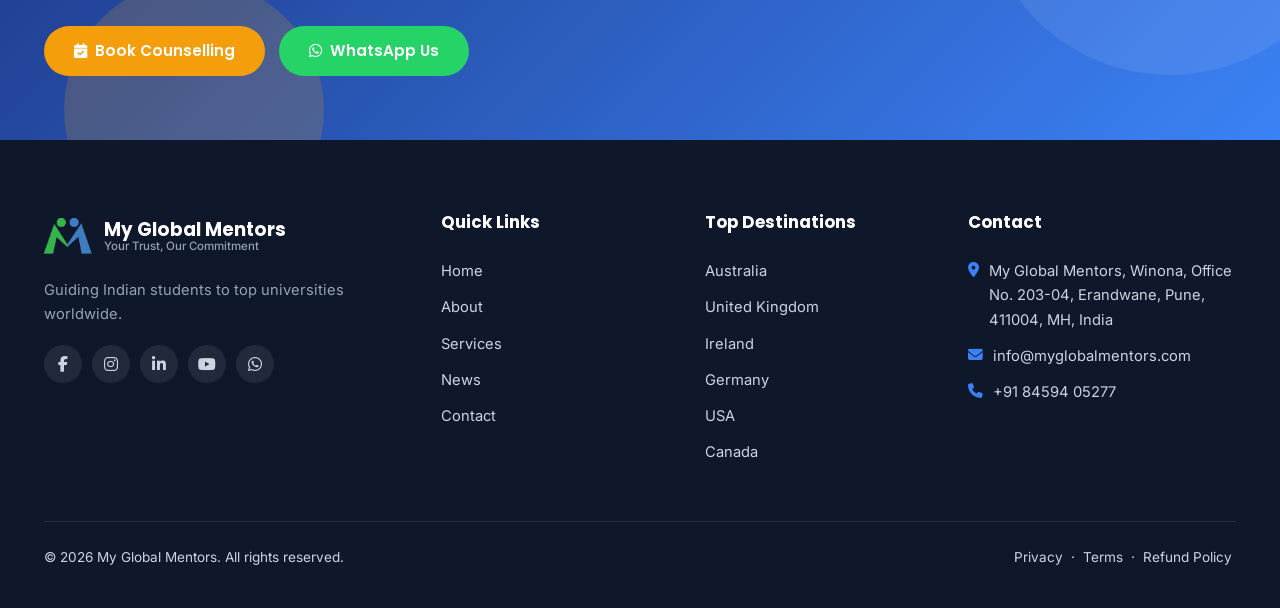
==== commit 54c1cba0: "Footer tagline -> brand tagline "Your Trust, Our Commitment" The small text under the footer brand n" ====
--- a/countries/country.html
+++ b/countries/country.html
@@ -209,7 +209,7 @@
         <div class="footer-brand">
           <div class="brand">
             <span class="brand-mark"><img src="../assets/images/logo-mark.png" alt="My Global Mentors" /></span>
-            <span class="brand-text"><strong>My Global Mentors</strong><small>Study Abroad Made Simple</small></span>
+            <span class="brand-text"><strong>My Global Mentors</strong><small>Your Trust, Our Commitment</small></span>
           </div>
           <p>Guiding Indian students to top universities worldwide.</p>
           <div class="footer-social">
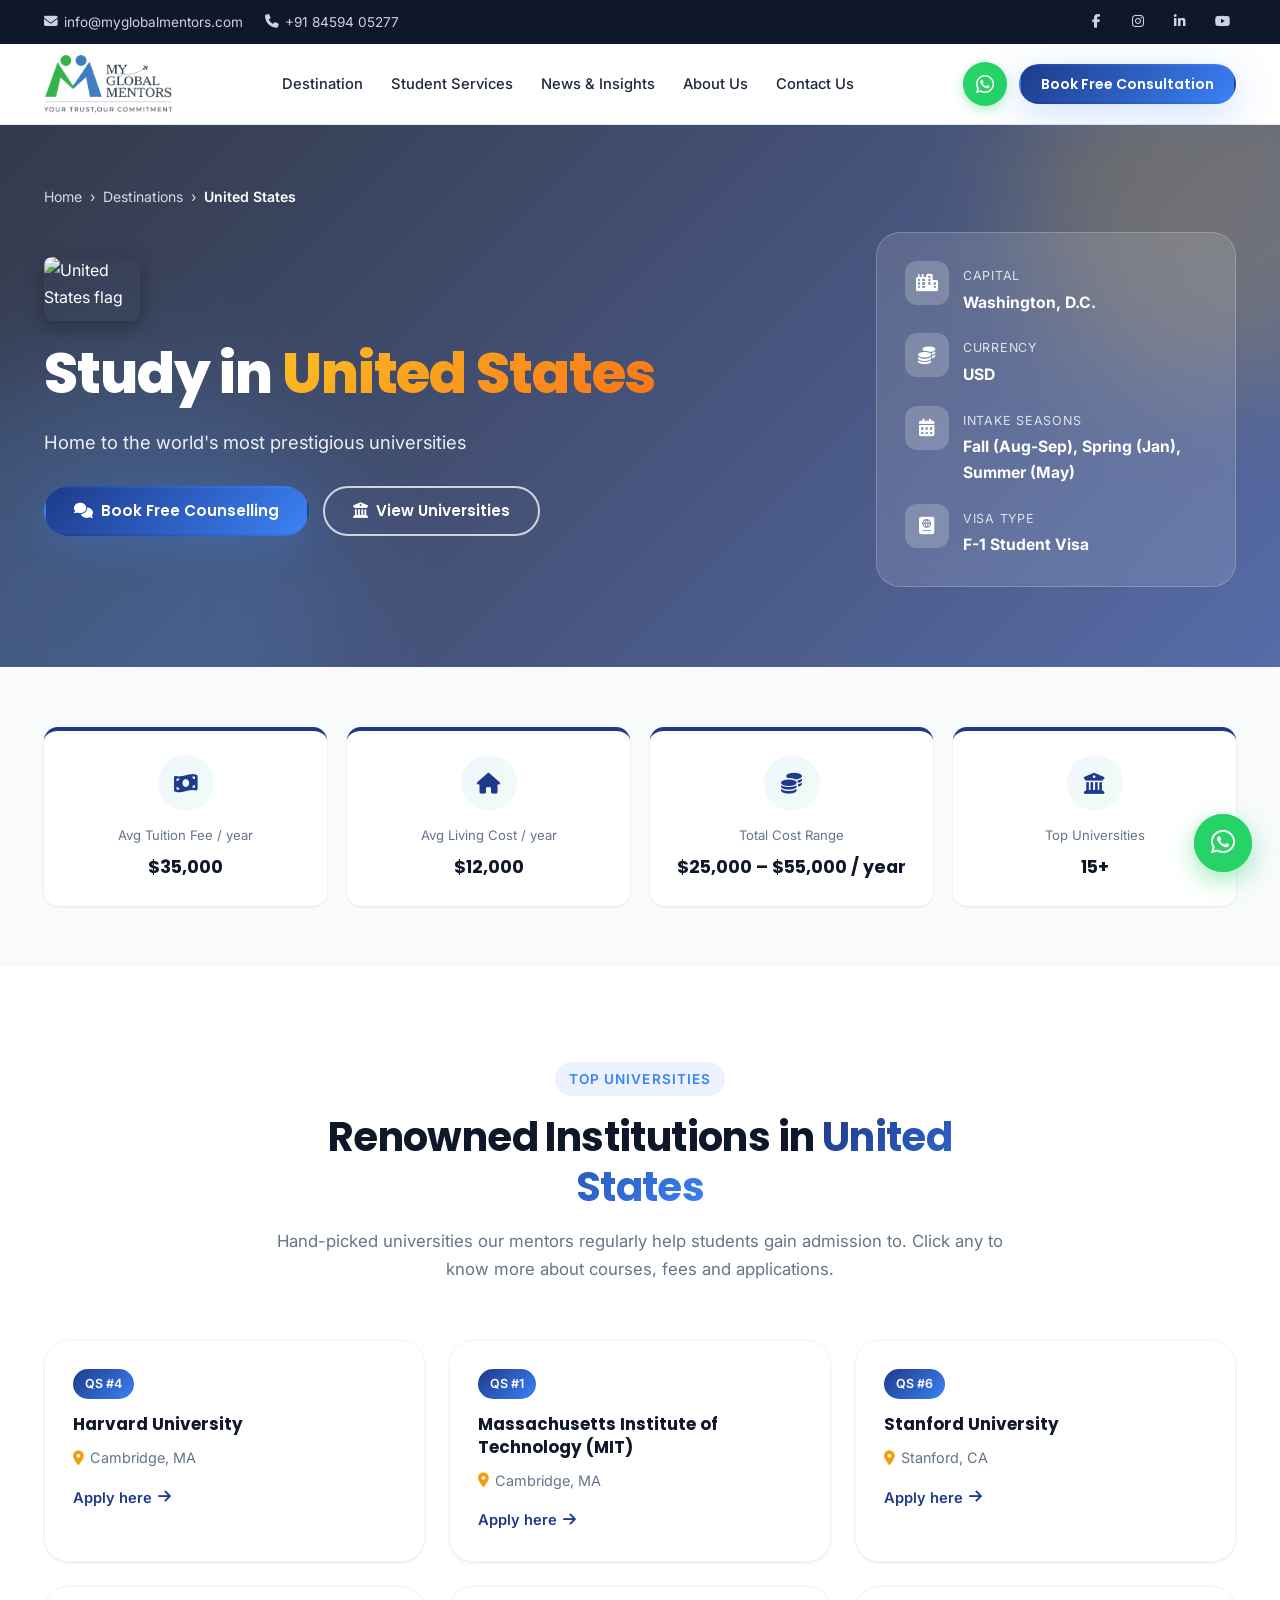
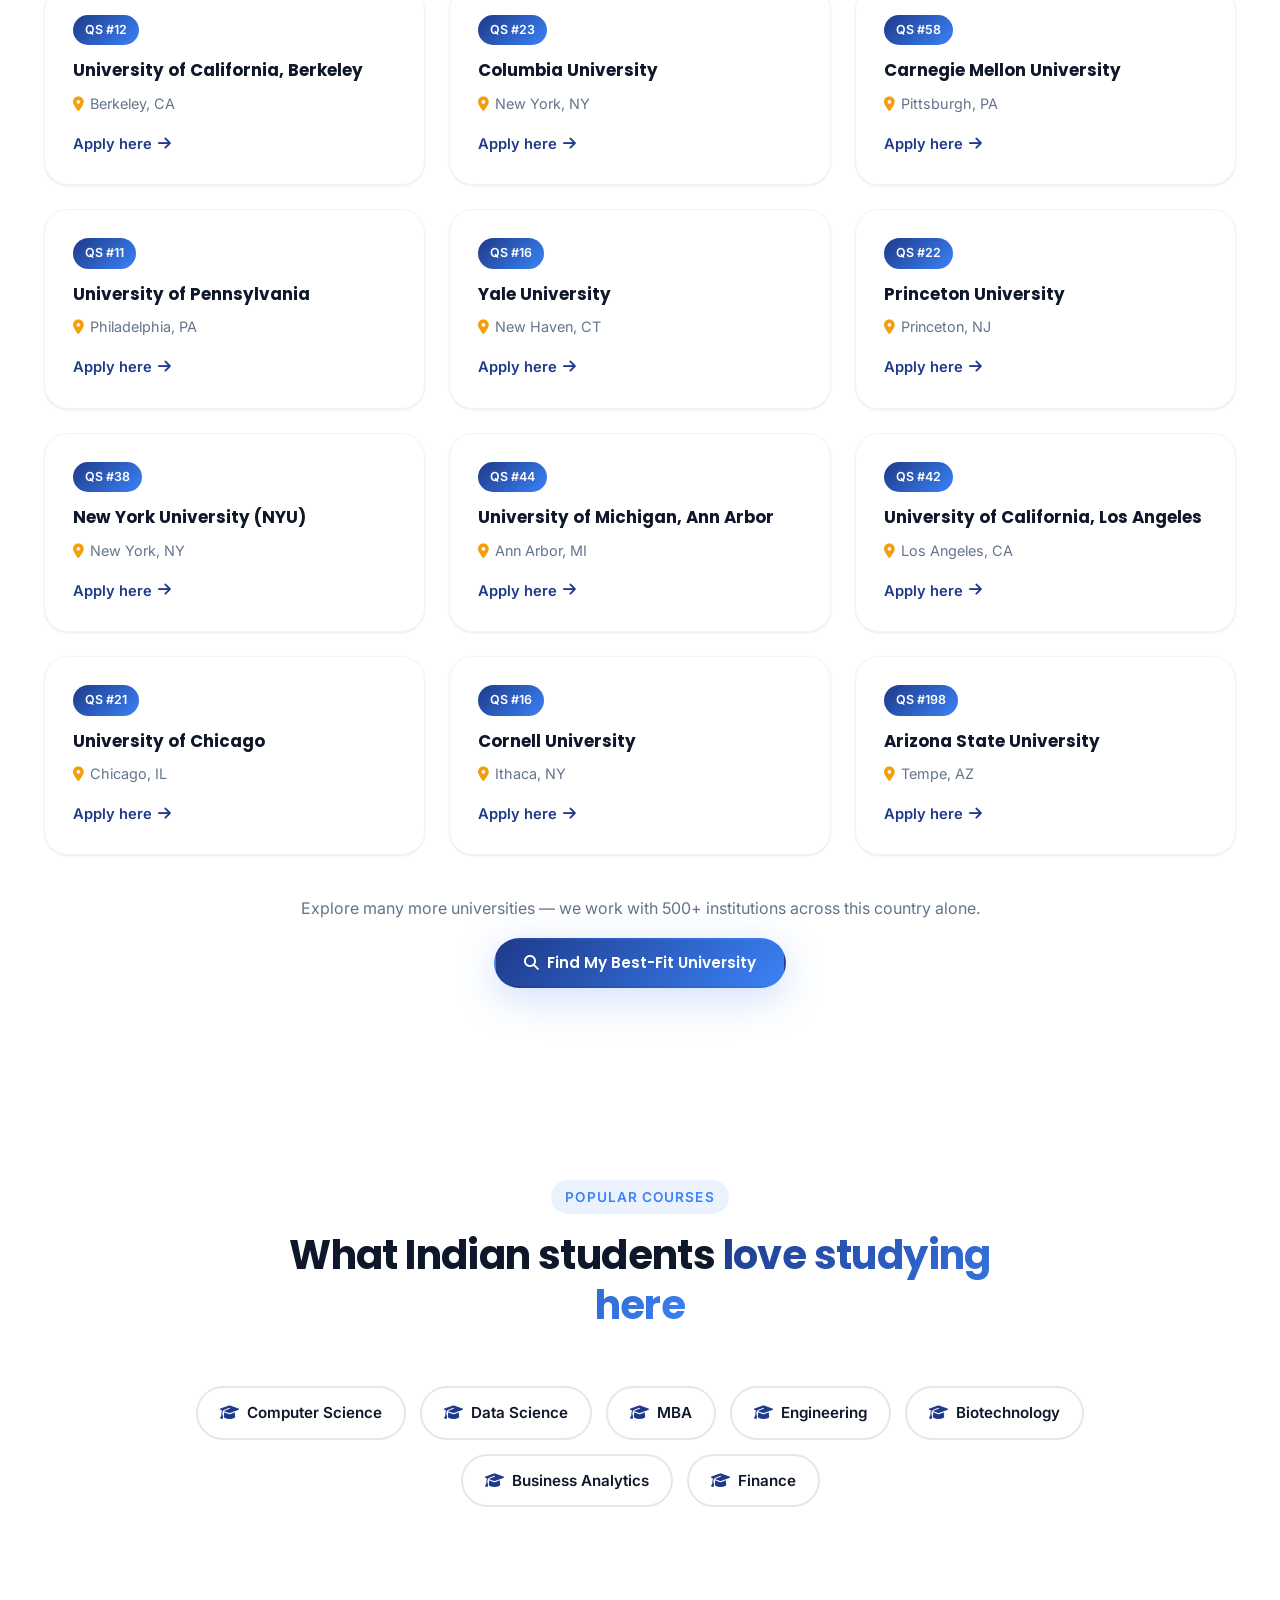
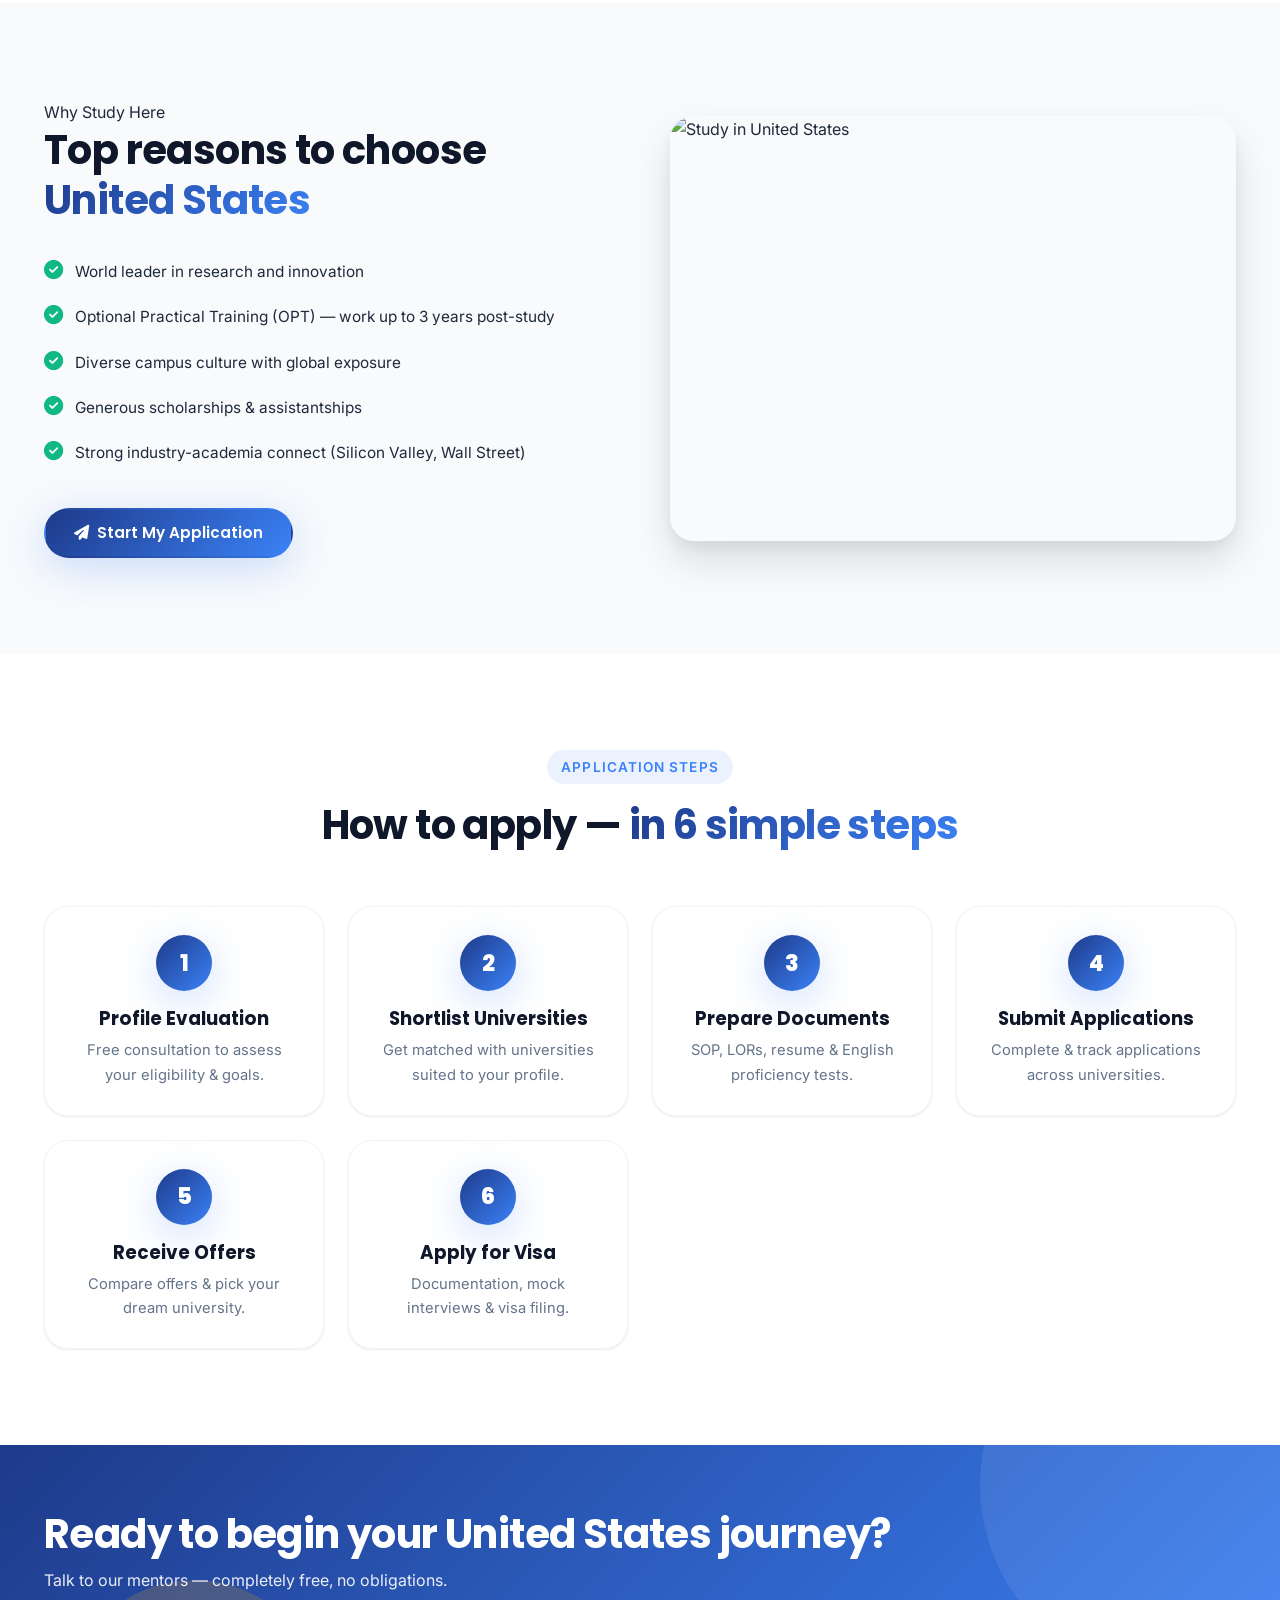
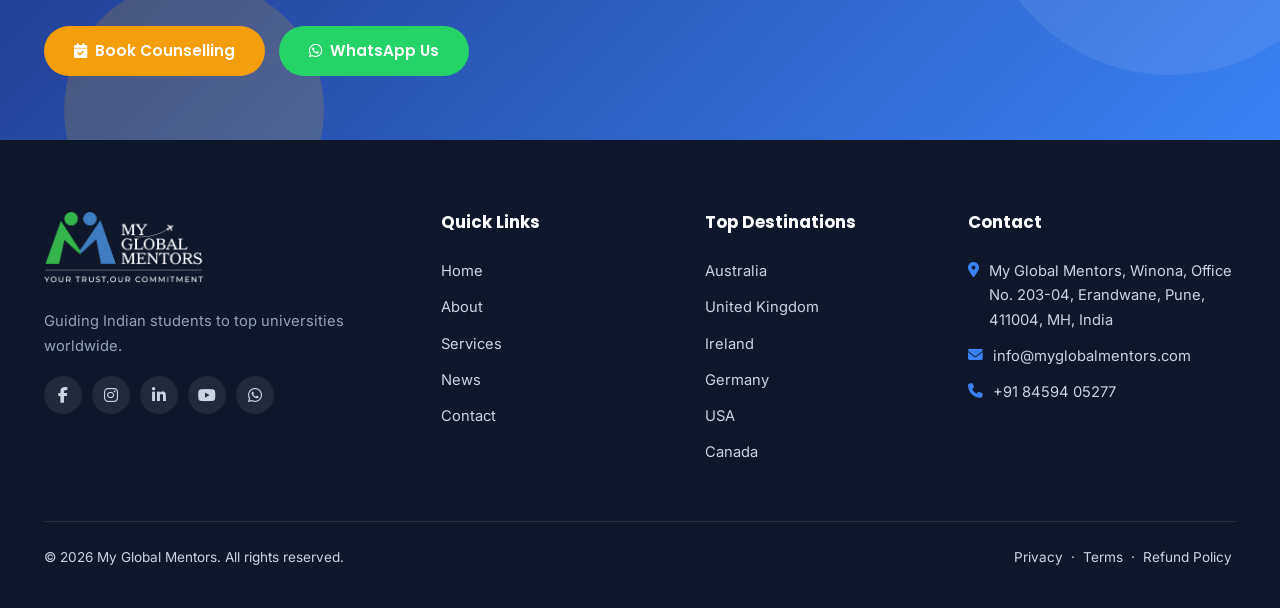
==== commit fcff399e: "Footer white logo, country page fixes, home Counsellor->Mentor copy - Footer: replace icon-only mark" ====
--- a/countries/country.html
+++ b/countries/country.html
@@ -207,10 +207,9 @@
     <div class="container">
       <div class="footer-grid">
         <div class="footer-brand">
-          <div class="brand">
-            <span class="brand-mark"><img src="../assets/images/logo-mark.png" alt="My Global Mentors" /></span>
-            <span class="brand-text"><strong>My Global Mentors</strong><small>Your Trust, Our Commitment</small></span>
-          </div>
+          <a href="../index.html" class="footer-logo-link" aria-label="My Global Mentors home">
+            <img src="../assets/images/logo-footer.png" alt="My Global Mentors — Your Trust, Our Commitment" class="footer-logo" />
+          </a>
           <p>Guiding Indian students to top universities worldwide.</p>
           <div class="footer-social">
             <a href="#"><i class="fab fa-facebook-f"></i></a>
@@ -361,6 +360,16 @@
           <li><i class="fas fa-check-circle"></i> ${r}</li>
         `).join('');
       }
+
+      // The university (and other) cards above are injected into the DOM *after*
+      // AOS.init() already captured its element list (script.js runs before this
+      // inline script). AOS's DOMContentLoaded refresh only repositions elements
+      // it already knows about — it never re-scans the DOM. Without this hard
+      // refresh the injected [data-aos] university cards stay stuck at opacity:0
+      // and never become visible.
+      if (typeof AOS !== 'undefined' && typeof AOS.refreshHard === 'function') {
+        AOS.refreshHard();
+      }
     })();
   </script>
 </body>
--- a/css/style.css
+++ b/css/style.css
@@ -243,7 +243,7 @@
 }
 .brand-mark svg { width: 100%; height: 100%; }
 .brand-mark img { width: 100%; height: 100%; object-fit: contain; }
-.brand-logo { height: clamp(40px, 6vw, 52px); width: auto; display: block; }
+.brand-logo { height: clamp(46px, 7.5vw, 58px); width: auto; display: block; }
 .brand-text { display: flex; flex-direction: column; line-height: 1.1; }
 .brand-text strong {
   font-family: var(--font-head);
@@ -1106,10 +1106,10 @@
   gap: 40px;
   margin-bottom: 50px;
 }
-.footer-brand .brand .brand-text strong,
 .footer h5 { color: #fff; }
-.footer-brand .brand .brand-text small { color: #94a3b8; }
 .footer-brand p { color: #94a3b8; font-size: .92rem; margin: 18px 0; }
+.footer-logo-link { display: inline-block; }
+.footer-logo { height: clamp(56px, 9vw, 72px); width: auto; display: block; }
 .footer-social { display: flex; gap: 10px; }
 .footer-social a {
   width: 38px; height: 38px;
--- a/css/country.css
+++ b/css/country.css
@@ -51,6 +51,20 @@
   max-width: 600px;
   margin-bottom: 28px;
 }
+/* "View Universities" is a .btn-outline sitting on the dark hero photo overlay,
+   where the default --primary (blue) text/border is too low-contrast and only
+   reads on hover (when the background fills). Give it a white ghost-button
+   treatment so it's clearly visible without hovering. Scoped to .country-hero
+   so outline buttons on light backgrounds (e.g. the home hero) are unaffected. */
+.country-hero .btn-outline {
+  color: #fff;
+  border-color: rgba(255, 255, 255, .75);
+}
+.country-hero .btn-outline:hover {
+  background: #fff;
+  color: var(--primary-dark);
+  border-color: #fff;
+}
 .country-hero-content {
   display: grid;
   grid-template-columns: 1.4fr 1fr;
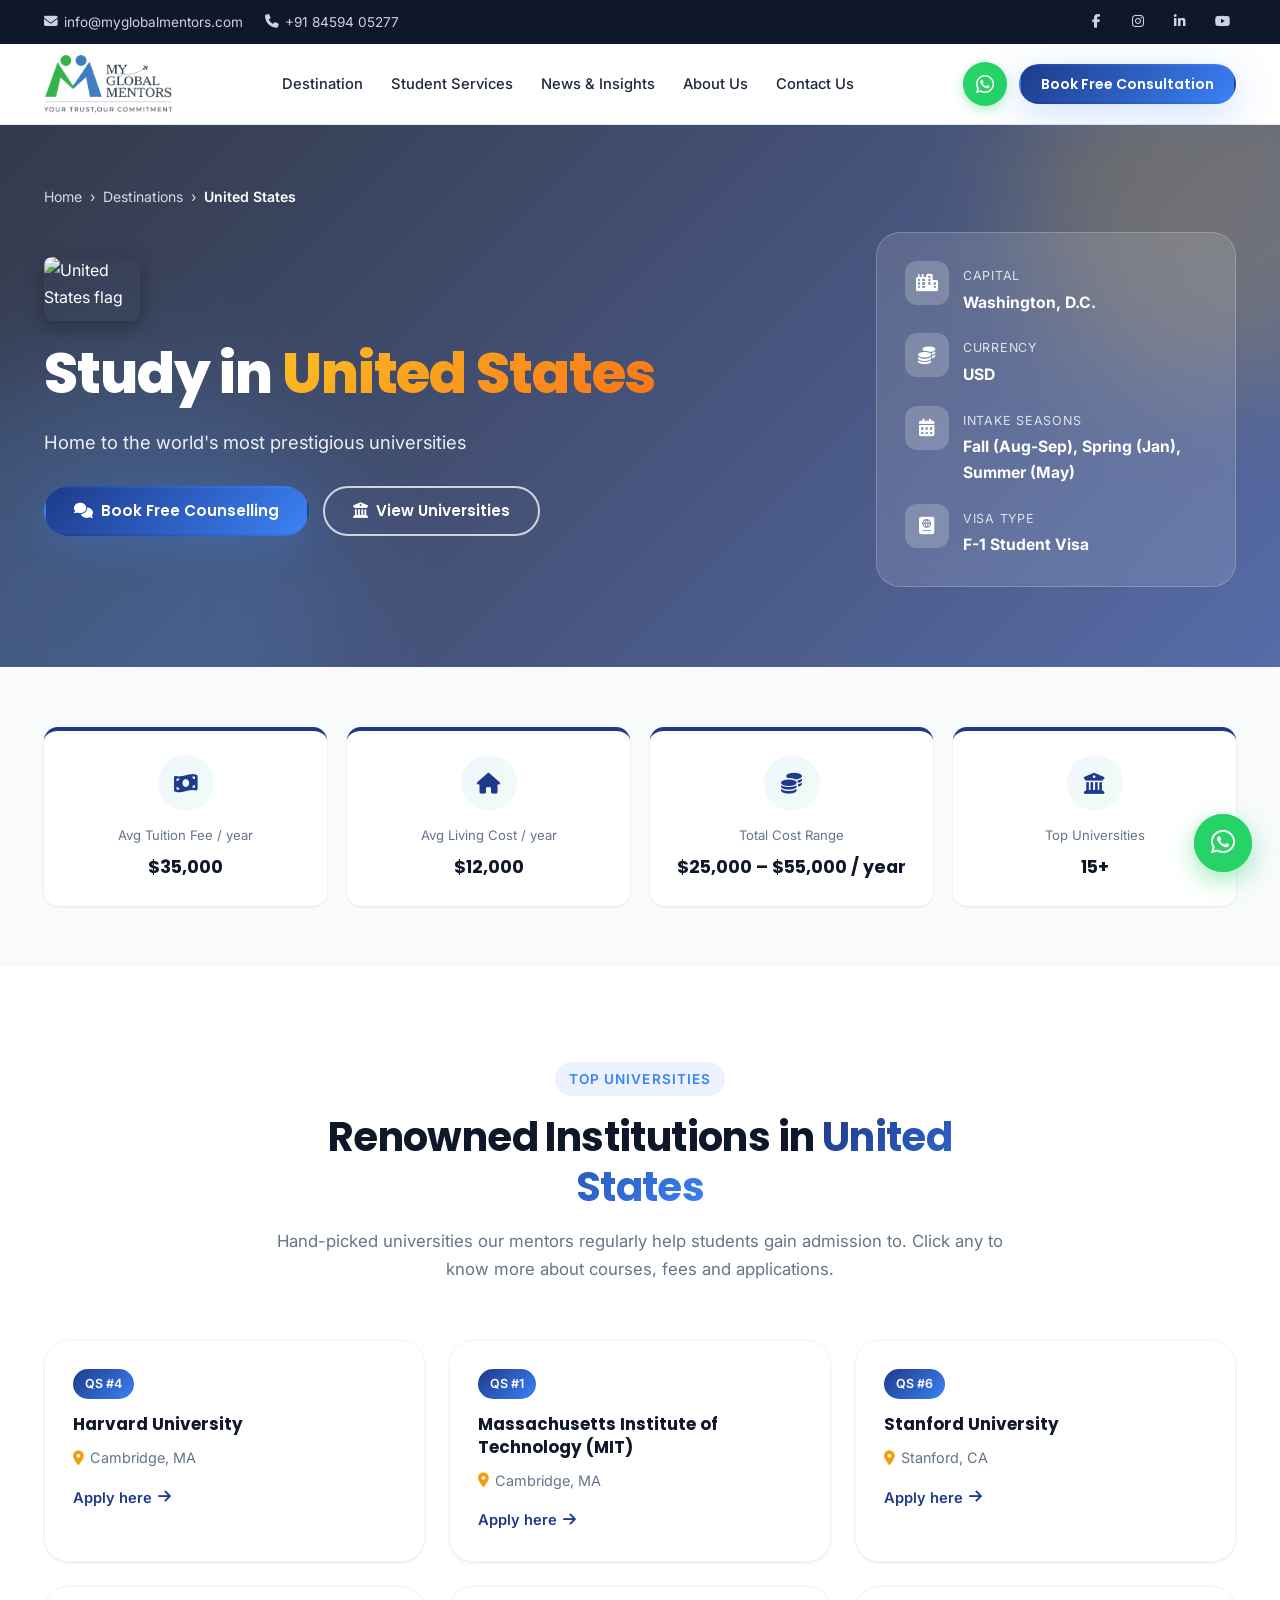
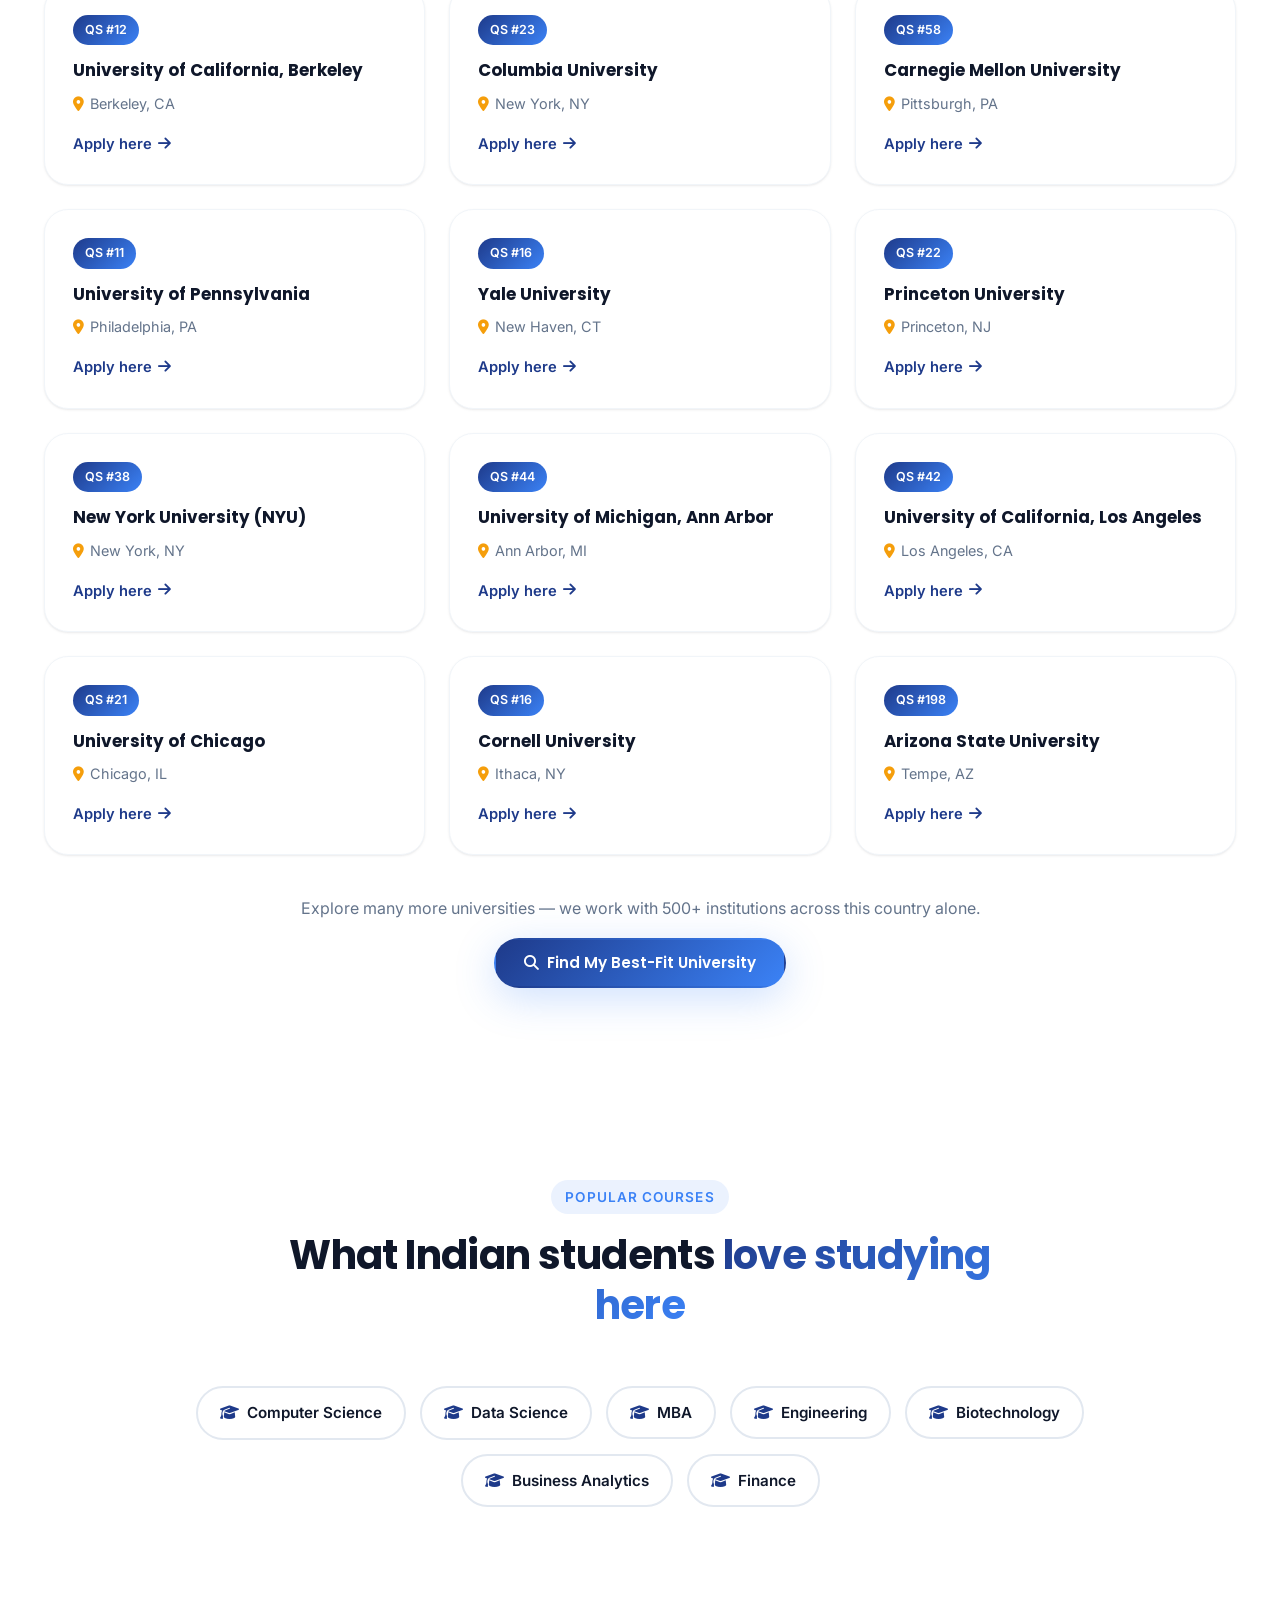
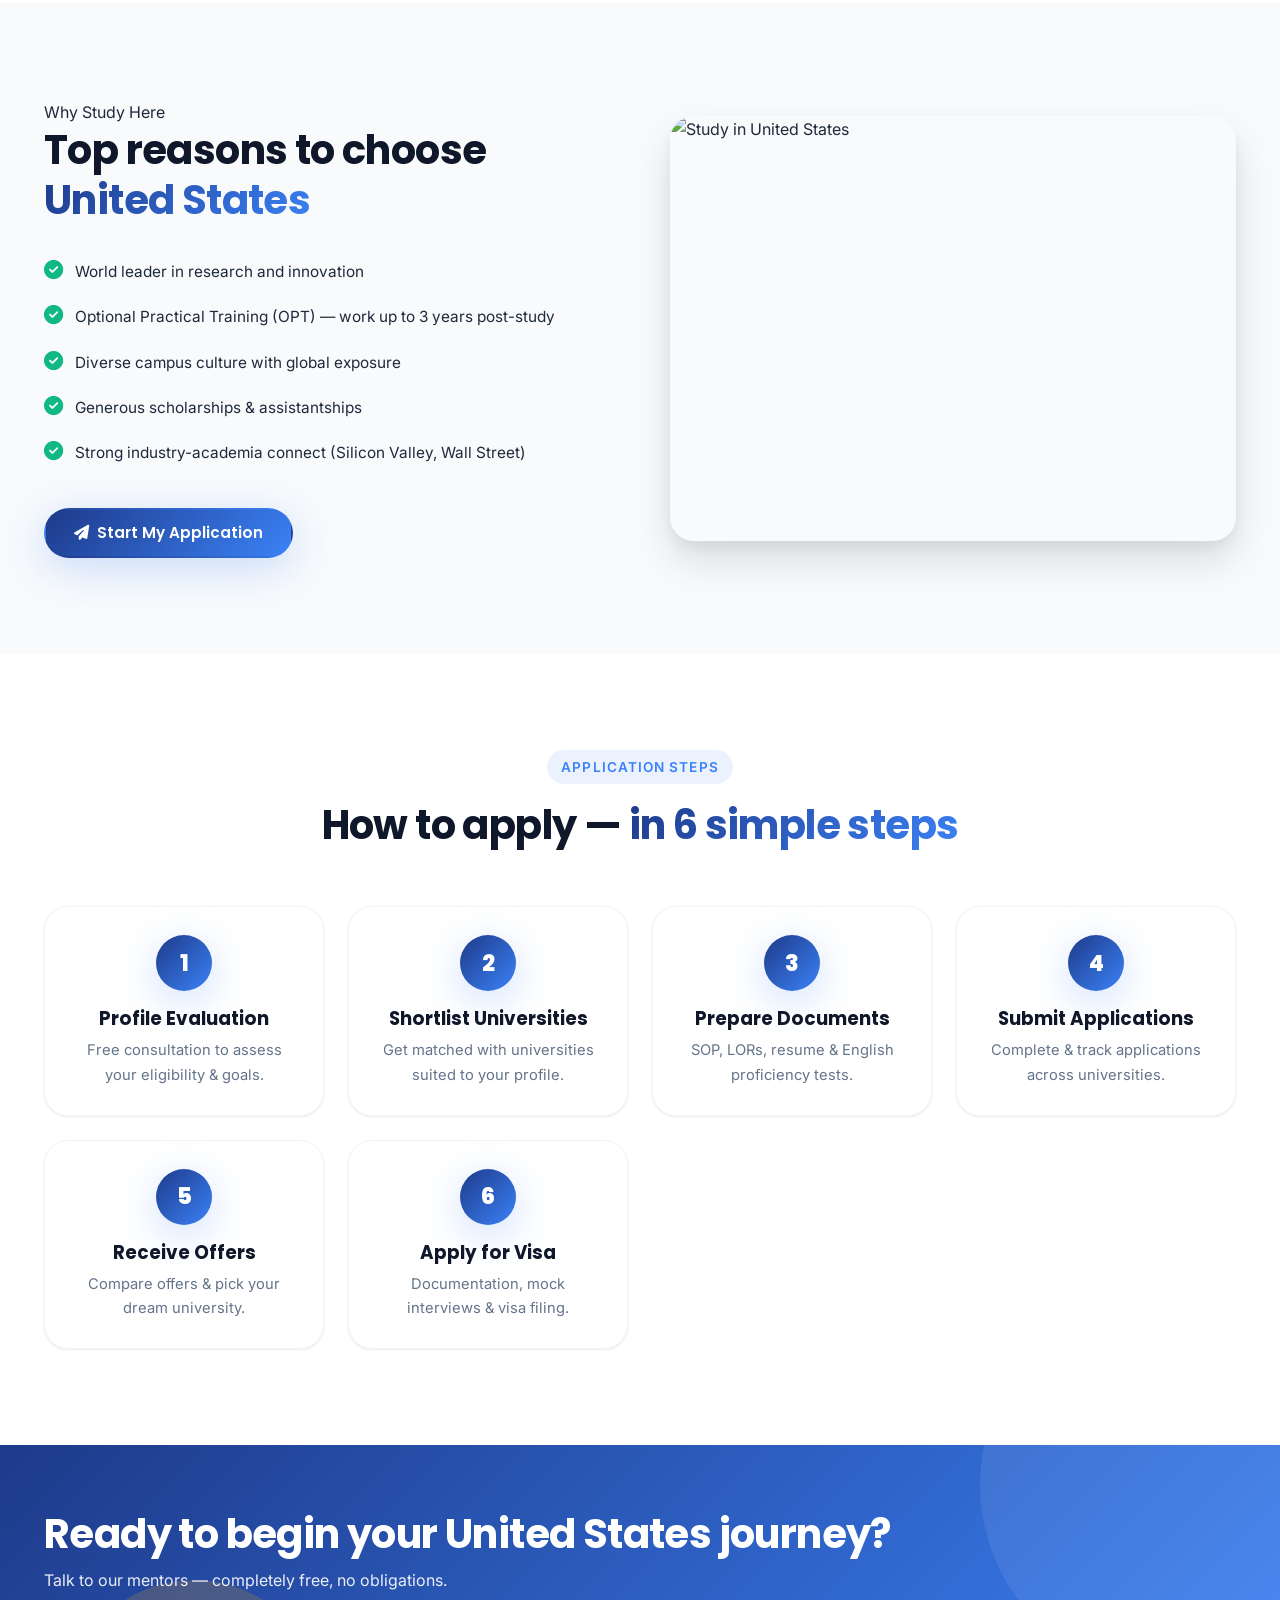
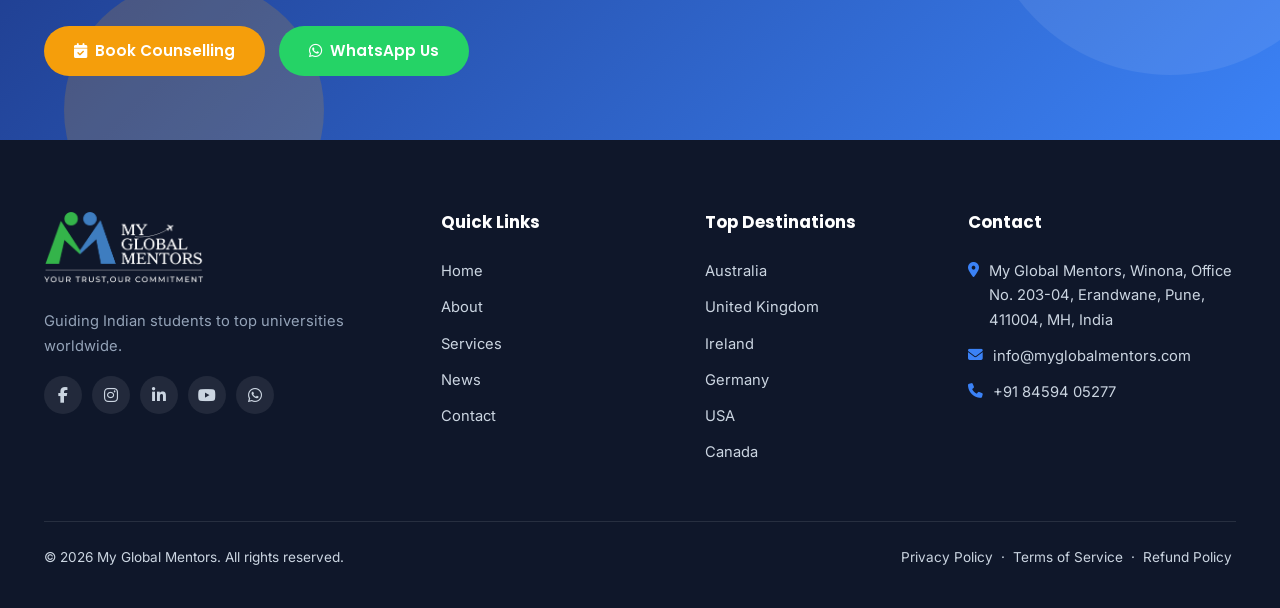
==== commit 8be8ad40: "Add Privacy Policy, Terms of Service & Refund Policy pages; fix dead footer links site-wide Co-Autho" ====
--- a/countries/country.html
+++ b/countries/country.html
@@ -251,7 +251,7 @@
       </div>
       <div class="footer-bottom">
         <p>© <span id="year"></span> My Global Mentors. All rights reserved.</p>
-        <p><a href="#">Privacy</a> · <a href="#">Terms</a> · <a href="#">Refund Policy</a></p>
+        <p><a href="../pages/privacy-policy.html">Privacy Policy</a> · <a href="../pages/terms-of-service.html">Terms of Service</a> · <a href="../pages/refund-policy.html">Refund Policy</a></p>
       </div>
     </div>
   </footer>
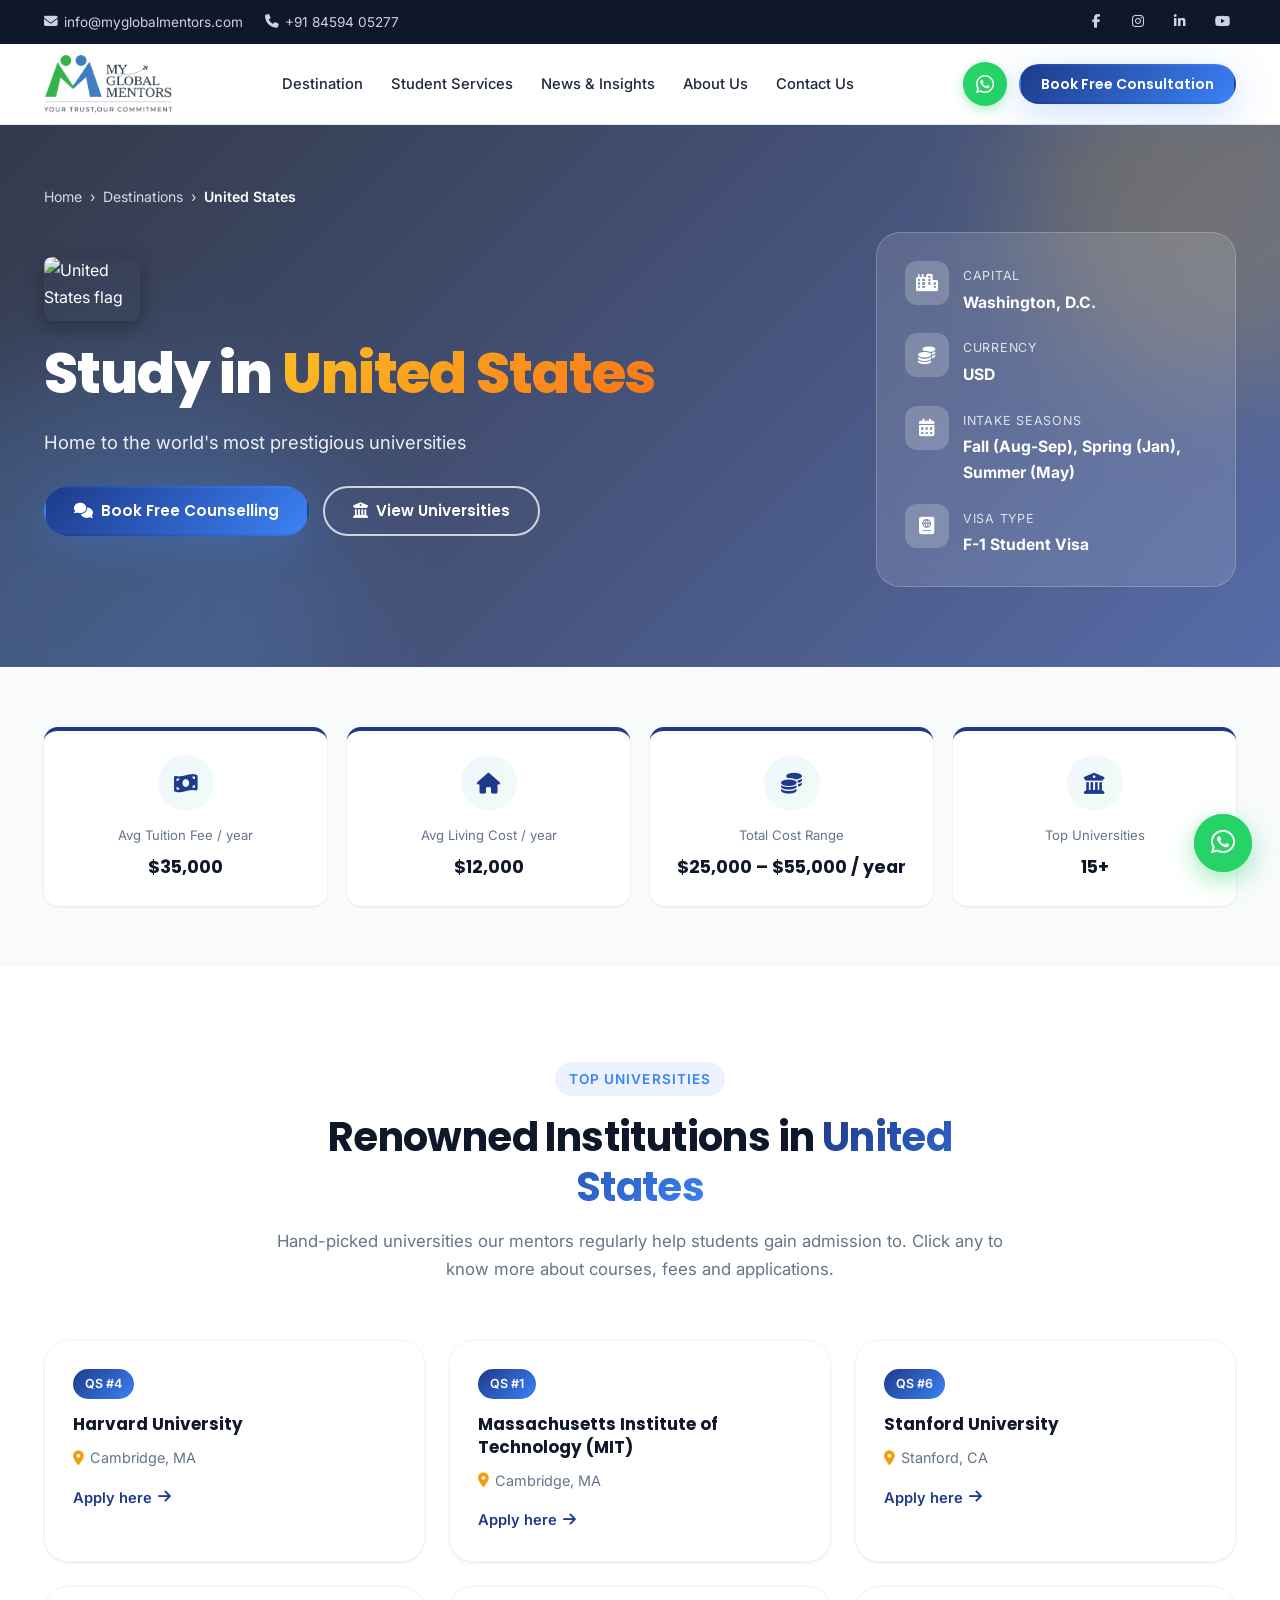
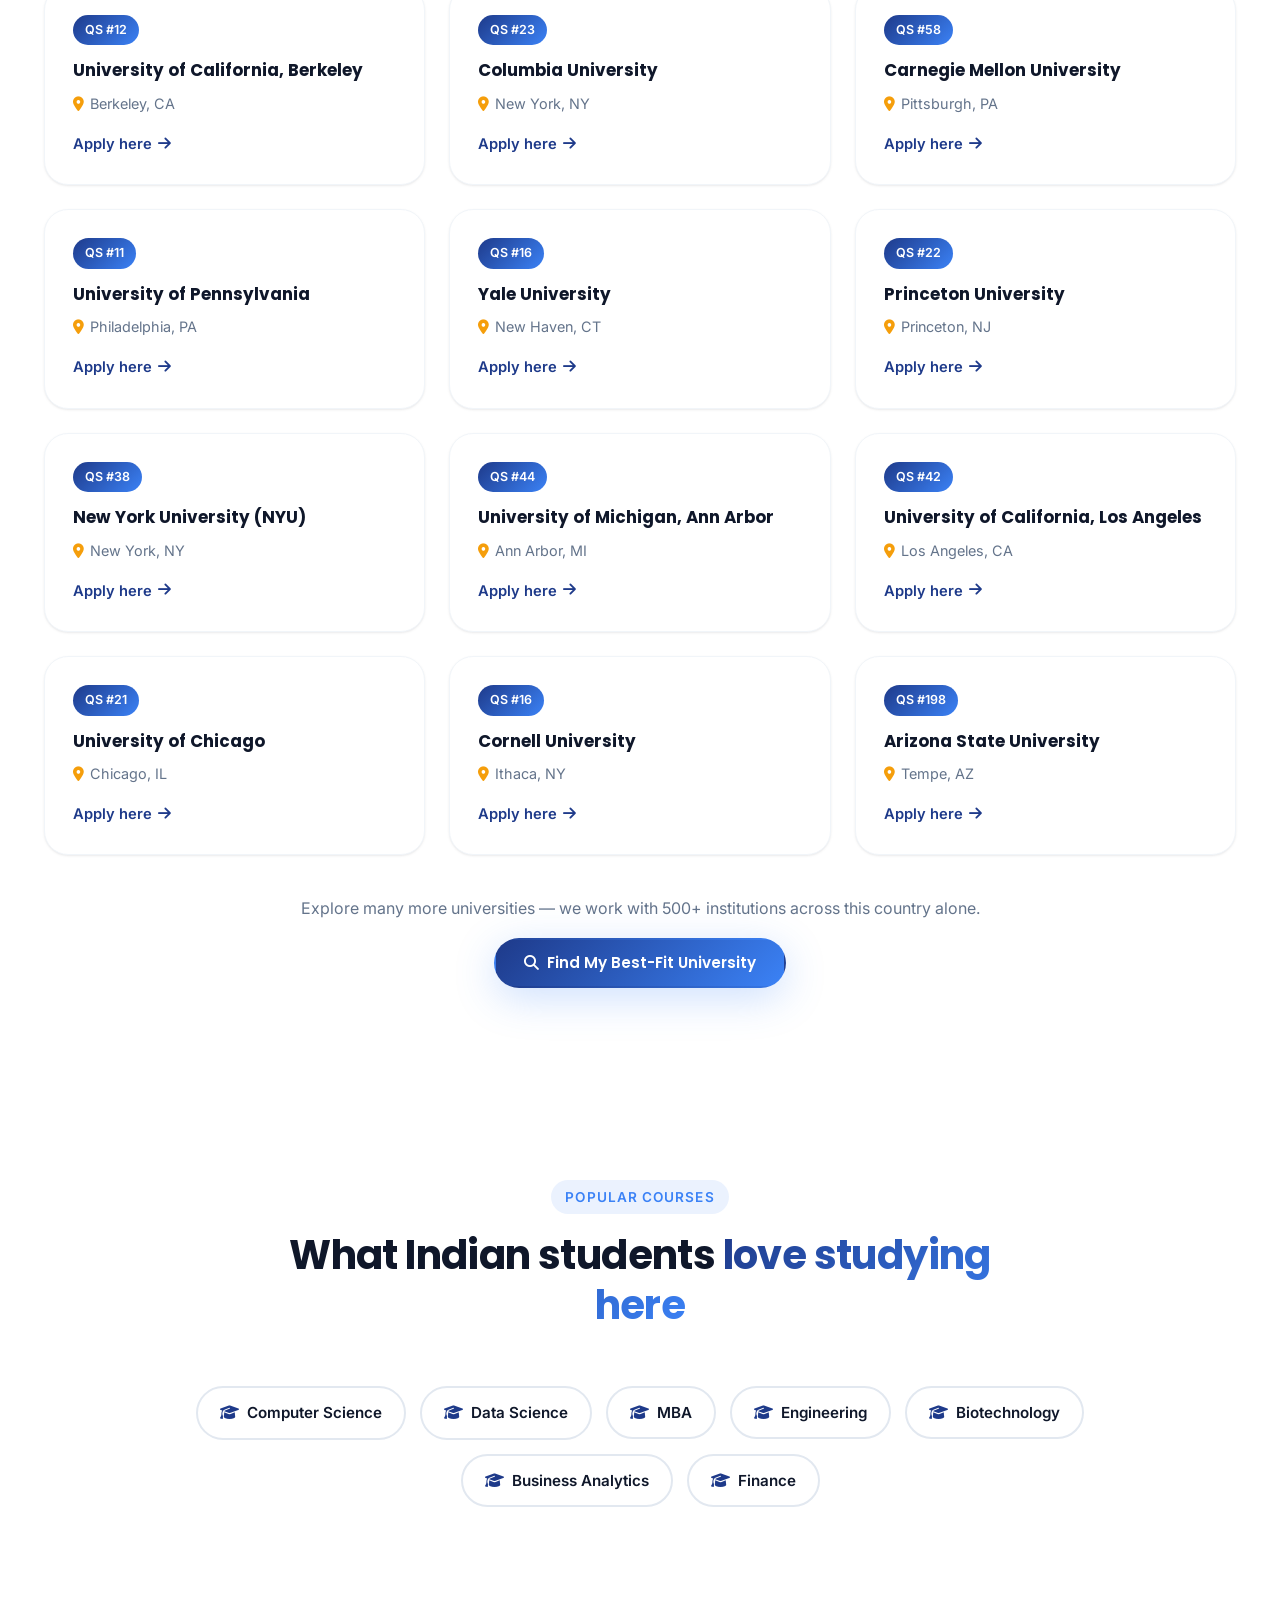
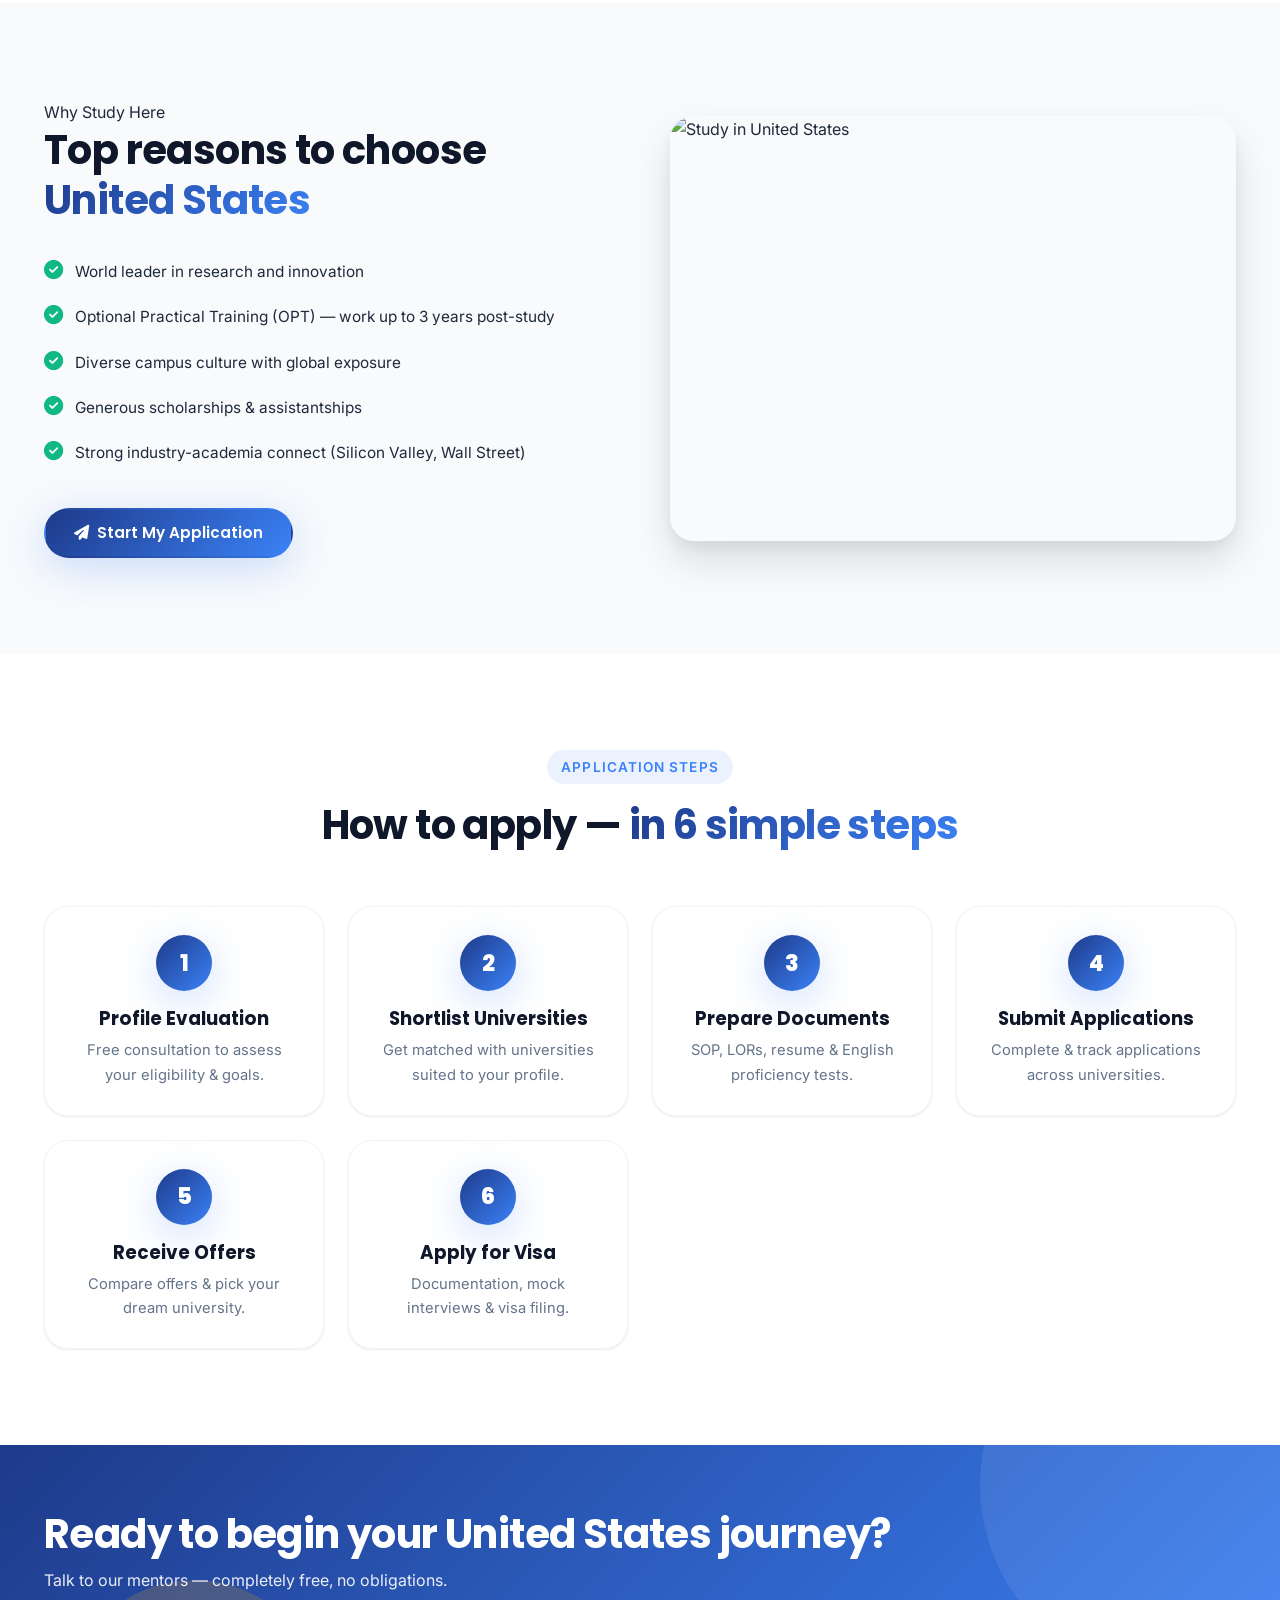
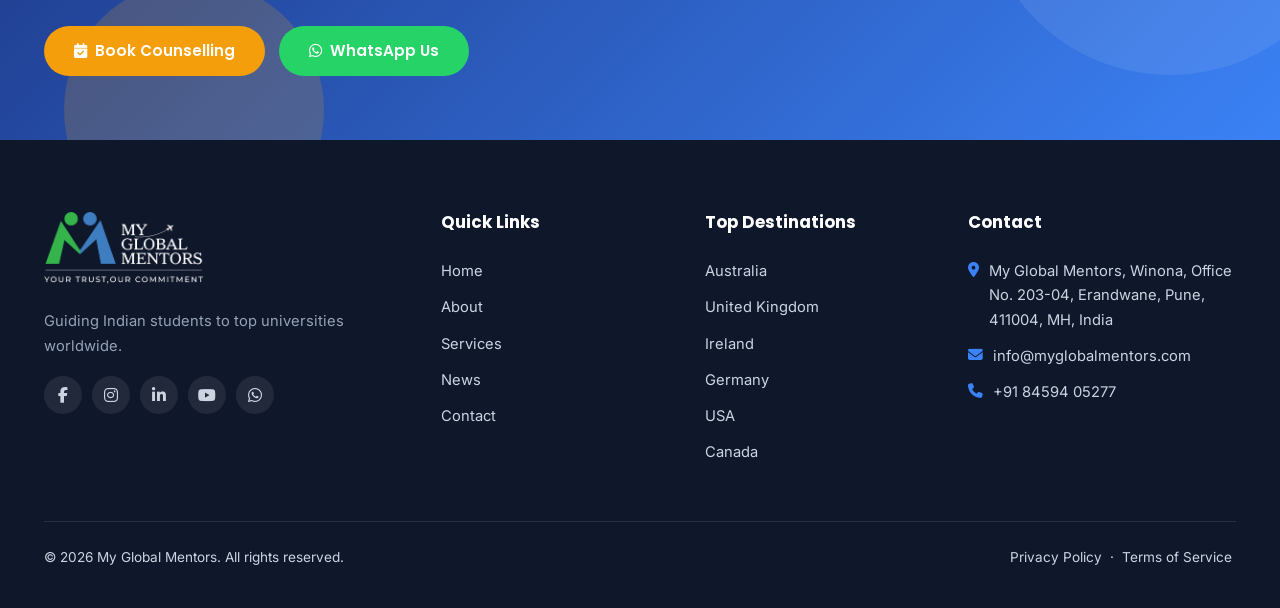
==== commit e2f5e645: "Remove Refund Policy page; drop its footer links and ToS references Co-Authored-By: Claude Fable 5 <" ====
--- a/countries/country.html
+++ b/countries/country.html
@@ -251,7 +251,7 @@
       </div>
       <div class="footer-bottom">
         <p>© <span id="year"></span> My Global Mentors. All rights reserved.</p>
-        <p><a href="../pages/privacy-policy.html">Privacy Policy</a> · <a href="../pages/terms-of-service.html">Terms of Service</a> · <a href="../pages/refund-policy.html">Refund Policy</a></p>
+        <p><a href="../pages/privacy-policy.html">Privacy Policy</a> · <a href="../pages/terms-of-service.html">Terms of Service</a></p>
       </div>
     </div>
   </footer>
